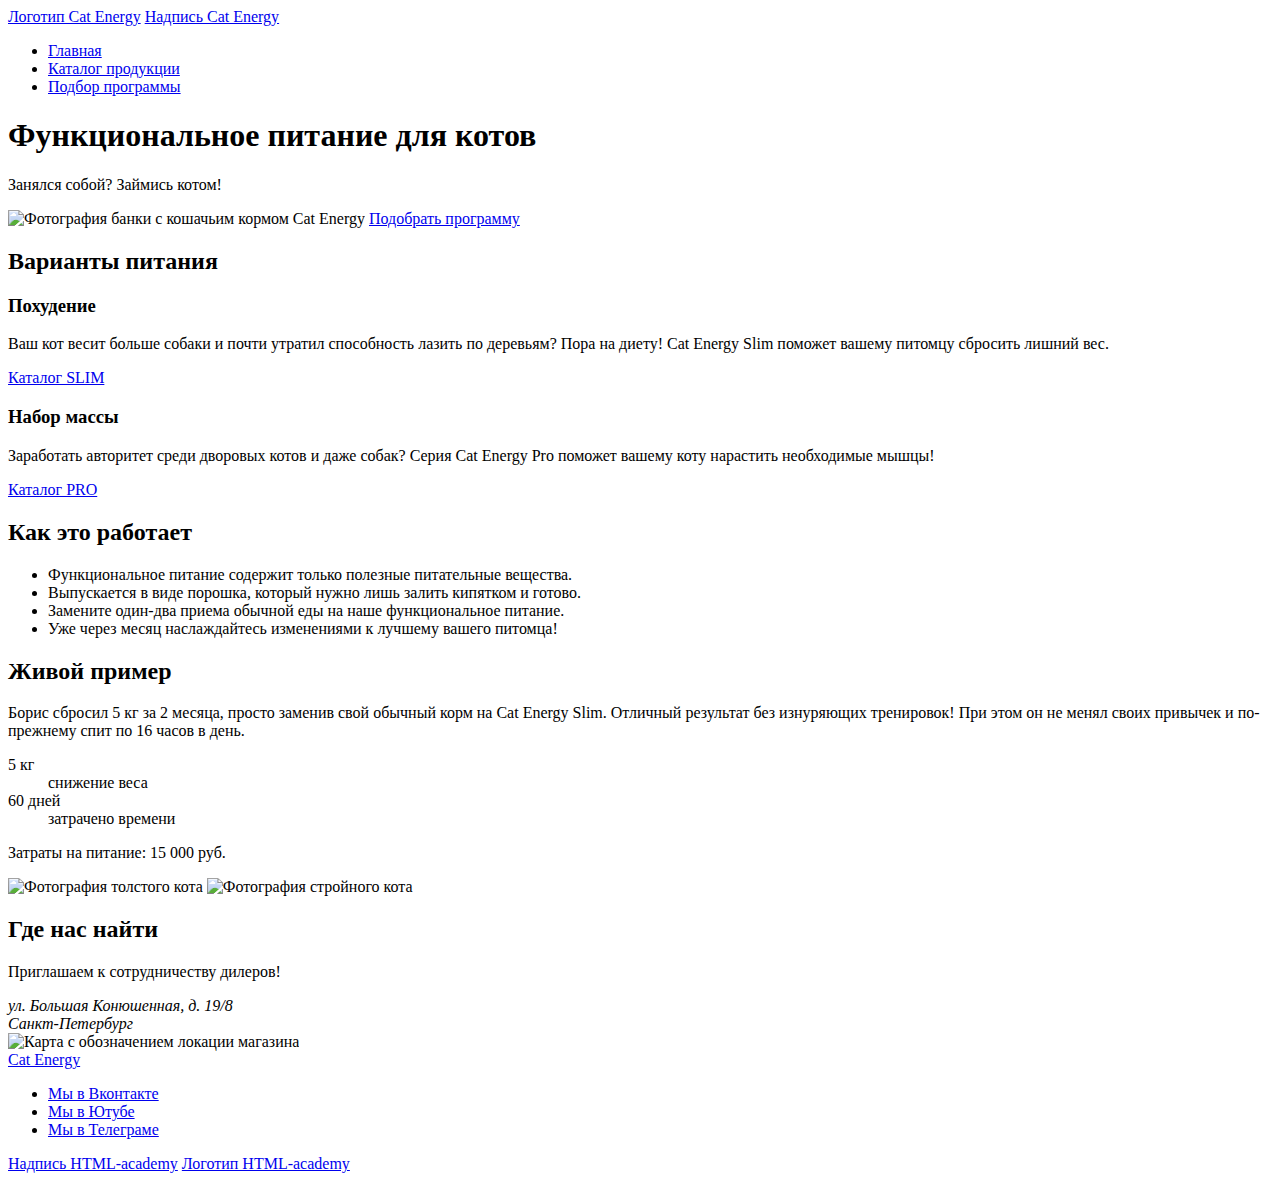
==== index.html @ 6c8e2700 "Deploying to gh-pages from @ KseniaTry/2470749-cat-energy-31@641962b7bfb8313a3ade78ddc4bd9aaba7c83fb" ====
<!DOCTYPE html><html class="page" lang="ru"><head><meta charset="UTF-8"><title>Cat Energy</title><meta name="viewport" content="width=device-width,initial-scale=1"><link rel="stylesheet" href="styles/styles.css"><script src="scripts/index.js" defer="defer"></script></head><body class="page__body"><header class="main-header"><div class="main-header__logo logo"><a class="logo__link logo-image" href="#">Логотип Cat Energy</a> <a class="logo__link logo-title" href="#">Надпись Cat Energy</a></div><nav class="main-header__nav main-nav"><ul class="main-nav__list"><li class="main-nav__item main-nav__item--current"><a class="main-nav__item-link" href="#">Главная</a></li><li class="main-nav__item"><a class="main-nav__item-link" href="#">Каталог продукции</a></li><li class="main-nav__item"><a class="main-nav__item-link" href="#">Подбор программы</a></li></ul></nav></header><main class="main-container"><section class="hero"><h1 class="hero__title">Функциональное питание для котов</h1><p class="hero__text">Занялся собой? Займись котом!</p><img class="hero__image" src="#" width="280" height="270" alt="Фотография банки с кошачьим кормом Cat Energy"> <a class="hero__select button button--primary" href="#">Подобрать программу</a></section><section class="offer"><h2 class="visually-hidden">Варианты питания</h2><article class="offer__item"><h3 class="offer__title offer__title--slim">Похудение</h3><p class="offer__description">Ваш кот весит больше собаки и почти утратил способность лазить по деревьям? Пора на диету! Cat Energy Slim поможет вашему питомцу сбросить лишний вес.</p><a class="offer__catalog" href="#">Каталог SLIM</a></article><article class="offer__item"><h3 class="offer__title offer__title--fit">Набор массы</h3><p class="offer__description">Заработать авторитет среди дворовых котов и даже собак? Серия Cat Energy Pro поможет вашему коту нарастить необходимые мышцы!</p><a class="offer__catalog" href="#">Каталог PRO</a></article></section><section class="advantages"><h2 class="advantages__title">Как это работает</h2><ul class="advantages__list"><li class="advantages__item advantages__item--leaf">Функциональное питание содержит только полезные питательные вещества.</li><li class="advantages__item advantages__item--water">Выпускается в виде порошка, который нужно лишь залить кипятком и готово.</li><li class="advantages__item advantages__item--cutlery">Замените один-два приема обычной еды на наше функциональное питание.</li><li class="advantages__item advantages__item--clock">Уже через месяц наслаждайтесь изменениями к лучшему вашего питомца!</li></ul></section><section class="examples"><h2 class="examples__title">Живой пример</h2><p class="examples__text">Борис сбросил 5 кг за 2 месяца, просто заменив свой обычный корм на Cat Energy Slim. Отличный результат без изнуряющих тренировок! При этом он не менял своих привычек и по-прежнему спит по 16 часов в день.</p><dl class="examples__stats"><dt class="examples__number"><span>5</span> кг</dt><dd class="examples__description">снижение веса</dd><dt class="examples__number"><span>60</span> дней</dt><dd class="examples__description">затрачено времени</dd></dl><p class="examples__summary">Затраты на питание: <span>15 000</span> руб.</p><img class="examples__image" src="#" width="280" height="256" alt="Фотография толстого кота"> <img class="examples__image" src="#" width="280" height="256" alt="Фотография стройного кота"></section><section class="location"><h2 class="visually-hidden">Где нас найти</h2><div class="location__container"><p class="location__text">Приглашаем к сотрудничеству дилеров!</p><div class="location__address"><address class="location__street">ул. Большая Конюшенная, д. 19/8</address><address class="location__city">Санкт-Петербург</address></div></div><img class="location__map" src="#" width="320" height="362" alt="Карта с обозначением локации магазина"></section></main><footer class="main-footer"><a class="main-footer__link logo-title" href="#">Cat Energy</a><ul class="main-footer__social-list social-list"><li class="social-list__item"><a class="social-list__link social-list__link--vkontakte" href="https://vk.com/htmlacademy">Мы в Вконтакте</a></li><li class="social-list__item"><a class="social-list__link social-list__link--youtube" href="https://www.youtube.com/user/htmlacademyru">Мы в Ютубе</a></li><li class="social-list__item"><a class="social-list__link social-list__link--telegram" href="https://t.me/htmlacademy">Мы в Телеграме</a></li></ul><div class="main-footer__developer developer-logo"><a class="developer-logo__link developer-logo-title" href="#">Надпись HTML-academy</a> <a class="developer-logo__link developer-logo-image" href="#">Логотип HTML-academy</a></div></footer></body></html>
---- styles/styles.css ----
.header{color:#fff;background-color:#639;padding:10px 15px}
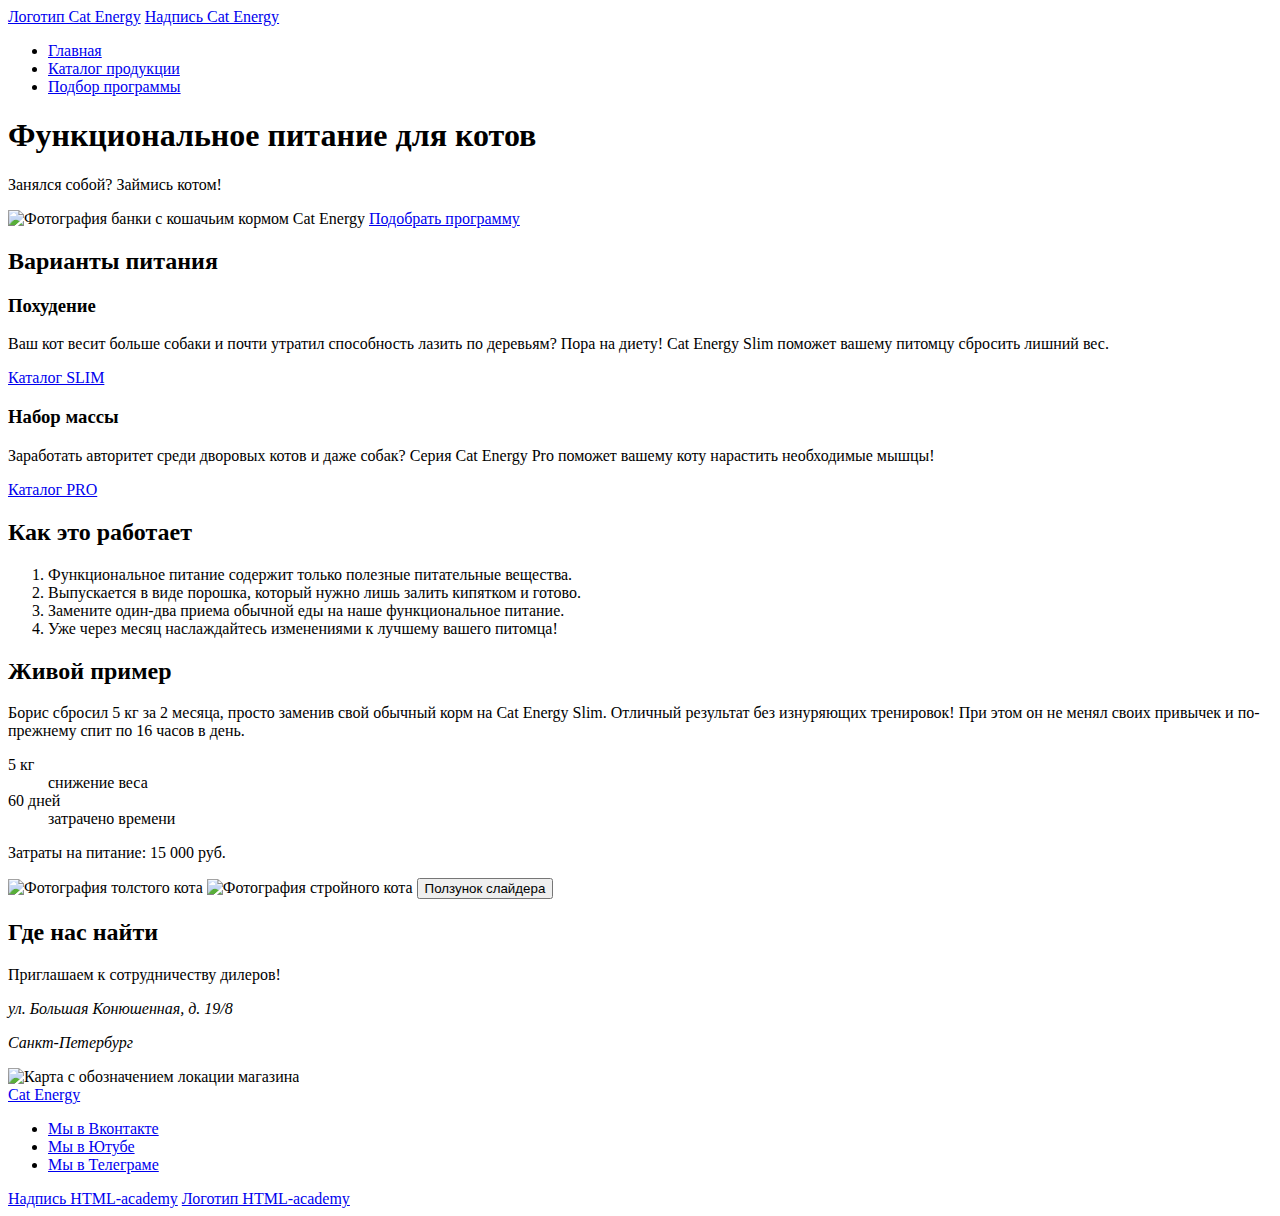
==== commit 4e8818c1: "Deploying to gh-pages from @ KseniaTry/2470749-cat-energy-31@c21f2ea38a87487b0e720b67b65299befc9c21b" ====
--- a/index.html
+++ b/index.html
@@ -1 +1 @@
-<!DOCTYPE html><html class="page" lang="ru"><head><meta charset="UTF-8"><title>Cat Energy</title><meta name="viewport" content="width=device-width,initial-scale=1"><link rel="stylesheet" href="styles/styles.css"><script src="scripts/index.js" defer="defer"></script></head><body class="page__body"><header class="main-header"><div class="main-header__logo logo"><a class="logo__link logo-image" href="#">Логотип Cat Energy</a> <a class="logo__link logo-title" href="#">Надпись Cat Energy</a></div><nav class="main-header__nav main-nav"><ul class="main-nav__list"><li class="main-nav__item main-nav__item--current"><a class="main-nav__item-link" href="#">Главная</a></li><li class="main-nav__item"><a class="main-nav__item-link" href="#">Каталог продукции</a></li><li class="main-nav__item"><a class="main-nav__item-link" href="#">Подбор программы</a></li></ul></nav></header><main class="main-container"><section class="hero"><h1 class="hero__title">Функциональное питание для котов</h1><p class="hero__text">Занялся собой? Займись котом!</p><img class="hero__image" src="#" width="280" height="270" alt="Фотография банки с кошачьим кормом Cat Energy"> <a class="hero__select button button--primary" href="#">Подобрать программу</a></section><section class="offer"><h2 class="visually-hidden">Варианты питания</h2><article class="offer__item"><h3 class="offer__title offer__title--slim">Похудение</h3><p class="offer__description">Ваш кот весит больше собаки и почти утратил способность лазить по деревьям? Пора на диету! Cat Energy Slim поможет вашему питомцу сбросить лишний вес.</p><a class="offer__catalog" href="#">Каталог SLIM</a></article><article class="offer__item"><h3 class="offer__title offer__title--fit">Набор массы</h3><p class="offer__description">Заработать авторитет среди дворовых котов и даже собак? Серия Cat Energy Pro поможет вашему коту нарастить необходимые мышцы!</p><a class="offer__catalog" href="#">Каталог PRO</a></article></section><section class="advantages"><h2 class="advantages__title">Как это работает</h2><ul class="advantages__list"><li class="advantages__item advantages__item--leaf">Функциональное питание содержит только полезные питательные вещества.</li><li class="advantages__item advantages__item--water">Выпускается в виде порошка, который нужно лишь залить кипятком и готово.</li><li class="advantages__item advantages__item--cutlery">Замените один-два приема обычной еды на наше функциональное питание.</li><li class="advantages__item advantages__item--clock">Уже через месяц наслаждайтесь изменениями к лучшему вашего питомца!</li></ul></section><section class="examples"><h2 class="examples__title">Живой пример</h2><p class="examples__text">Борис сбросил 5 кг за 2 месяца, просто заменив свой обычный корм на Cat Energy Slim. Отличный результат без изнуряющих тренировок! При этом он не менял своих привычек и по-прежнему спит по 16 часов в день.</p><dl class="examples__stats"><dt class="examples__number"><span>5</span> кг</dt><dd class="examples__description">снижение веса</dd><dt class="examples__number"><span>60</span> дней</dt><dd class="examples__description">затрачено времени</dd></dl><p class="examples__summary">Затраты на питание: <span>15 000</span> руб.</p><img class="examples__image" src="#" width="280" height="256" alt="Фотография толстого кота"> <img class="examples__image" src="#" width="280" height="256" alt="Фотография стройного кота"></section><section class="location"><h2 class="visually-hidden">Где нас найти</h2><div class="location__container"><p class="location__text">Приглашаем к сотрудничеству дилеров!</p><div class="location__address"><address class="location__street">ул. Большая Конюшенная, д. 19/8</address><address class="location__city">Санкт-Петербург</address></div></div><img class="location__map" src="#" width="320" height="362" alt="Карта с обозначением локации магазина"></section></main><footer class="main-footer"><a class="main-footer__link logo-title" href="#">Cat Energy</a><ul class="main-footer__social-list social-list"><li class="social-list__item"><a class="social-list__link social-list__link--vkontakte" href="https://vk.com/htmlacademy">Мы в Вконтакте</a></li><li class="social-list__item"><a class="social-list__link social-list__link--youtube" href="https://www.youtube.com/user/htmlacademyru">Мы в Ютубе</a></li><li class="social-list__item"><a class="social-list__link social-list__link--telegram" href="https://t.me/htmlacademy">Мы в Телеграме</a></li></ul><div class="main-footer__developer developer-logo"><a class="developer-logo__link developer-logo-title" href="#">Надпись HTML-academy</a> <a class="developer-logo__link developer-logo-image" href="#">Логотип HTML-academy</a></div></footer></body></html>+<!DOCTYPE html><html class="page" lang="ru"><head><meta charset="UTF-8"><title>Cat Energy</title><meta name="viewport" content="width=device-width,initial-scale=1"><link rel="stylesheet" href="styles/styles.css"><script src="scripts/index.js" defer="defer"></script></head><body class="page__body"><header class="main-header"><div class="main-header__logo logo"><a class="logo__link logo-image" href="#">Логотип Cat Energy</a> <a class="logo__link logo-title" href="#">Надпись Cat Energy</a></div><nav class="main-header__nav main-nav"><ul class="main-nav__list"><li class="main-nav__item main-nav__item--current"><a class="main-nav__item-link" href="#">Главная</a></li><li class="main-nav__item"><a class="main-nav__item-link" href="#">Каталог продукции</a></li><li class="main-nav__item"><a class="main-nav__item-link" href="#">Подбор программы</a></li></ul></nav></header><main class="main-container"><section class="hero"><h1 class="hero__title">Функциональное питание для котов</h1><p class="hero__text">Занялся собой? Займись котом!</p><img class="hero__image" src="#" width="280" height="270" alt="Фотография банки с кошачьим кормом Cat Energy"> <a class="hero__select button button--primary" href="#">Подобрать программу</a></section><section class="offer"><h2 class="visually-hidden">Варианты питания</h2><article class="offer__item"><h3 class="offer__title offer__title--slim">Похудение</h3><p class="offer__description">Ваш кот весит больше собаки и почти утратил способность лазить по деревьям? Пора на диету! Cat Energy Slim поможет вашему питомцу сбросить лишний вес.</p><a class="offer__catalog" href="#">Каталог SLIM</a></article><article class="offer__item"><h3 class="offer__title offer__title--fit">Набор массы</h3><p class="offer__description">Заработать авторитет среди дворовых котов и даже собак? Серия Cat Energy Pro поможет вашему коту нарастить необходимые мышцы!</p><a class="offer__catalog" href="#">Каталог PRO</a></article></section><section class="advantages"><h2 class="advantages__title">Как это работает</h2><ol class="advantages__list"><li class="advantages__item advantages__item--leaf">Функциональное питание содержит только полезные питательные вещества.</li><li class="advantages__item advantages__item--water">Выпускается в виде порошка, который нужно лишь залить кипятком и готово.</li><li class="advantages__item advantages__item--cutlery">Замените один-два приема обычной еды на наше функциональное питание.</li><li class="advantages__item advantages__item--clock">Уже через месяц наслаждайтесь изменениями к лучшему вашего питомца!</li></ol></section><section class="examples"><h2 class="examples__title">Живой пример</h2><p class="examples__text">Борис сбросил 5 кг за 2 месяца, просто заменив свой обычный корм на Cat Energy Slim. Отличный результат без изнуряющих тренировок! При этом он не менял своих привычек и по-прежнему спит по 16 часов в день.</p><dl class="examples__stats"><dt class="examples__number"><span>5</span> кг</dt><dd class="examples__description">снижение веса</dd><dt class="examples__number"><span>60</span> дней</dt><dd class="examples__description">затрачено времени</dd></dl><p class="examples__summary">Затраты на питание: <span>15 000</span> руб.</p><div class="examples__container"><img class="examples__image" src="#" width="280" height="256" alt="Фотография толстого кота"> <img class="examples__image" src="#" width="280" height="256" alt="Фотография стройного кота"> <button class="examples__switch" type="button">Ползунок слайдера</button></div></section><section class="location"><h2 class="visually-hidden">Где нас найти</h2><div class="location__container"><p class="location__text">Приглашаем к сотрудничеству дилеров!</p><address class="location__address">ул. Большая Конюшенная, д. 19/8<p class="location__city">Санкт-Петербург</p></address></div><img class="location__map" src="#" width="320" height="362" alt="Карта с обозначением локации магазина"></section></main><footer class="main-footer"><a class="main-footer__link logo-title" href="#">Cat Energy</a><ul class="main-footer__social-list social-list"><li class="social-list__item"><a class="social-list__link social-list__link--vkontakte" href="https://vk.com/htmlacademy">Мы в Вконтакте</a></li><li class="social-list__item"><a class="social-list__link social-list__link--youtube" href="https://www.youtube.com/user/htmlacademyru">Мы в Ютубе</a></li><li class="social-list__item"><a class="social-list__link social-list__link--telegram" href="https://t.me/htmlacademy">Мы в Телеграме</a></li></ul><div class="main-footer__developer developer-logo"><a class="developer-logo__link developer-logo-title" href="#">Надпись HTML-academy</a> <a class="developer-logo__link developer-logo-image" href="#">Логотип HTML-academy</a></div></footer></body></html>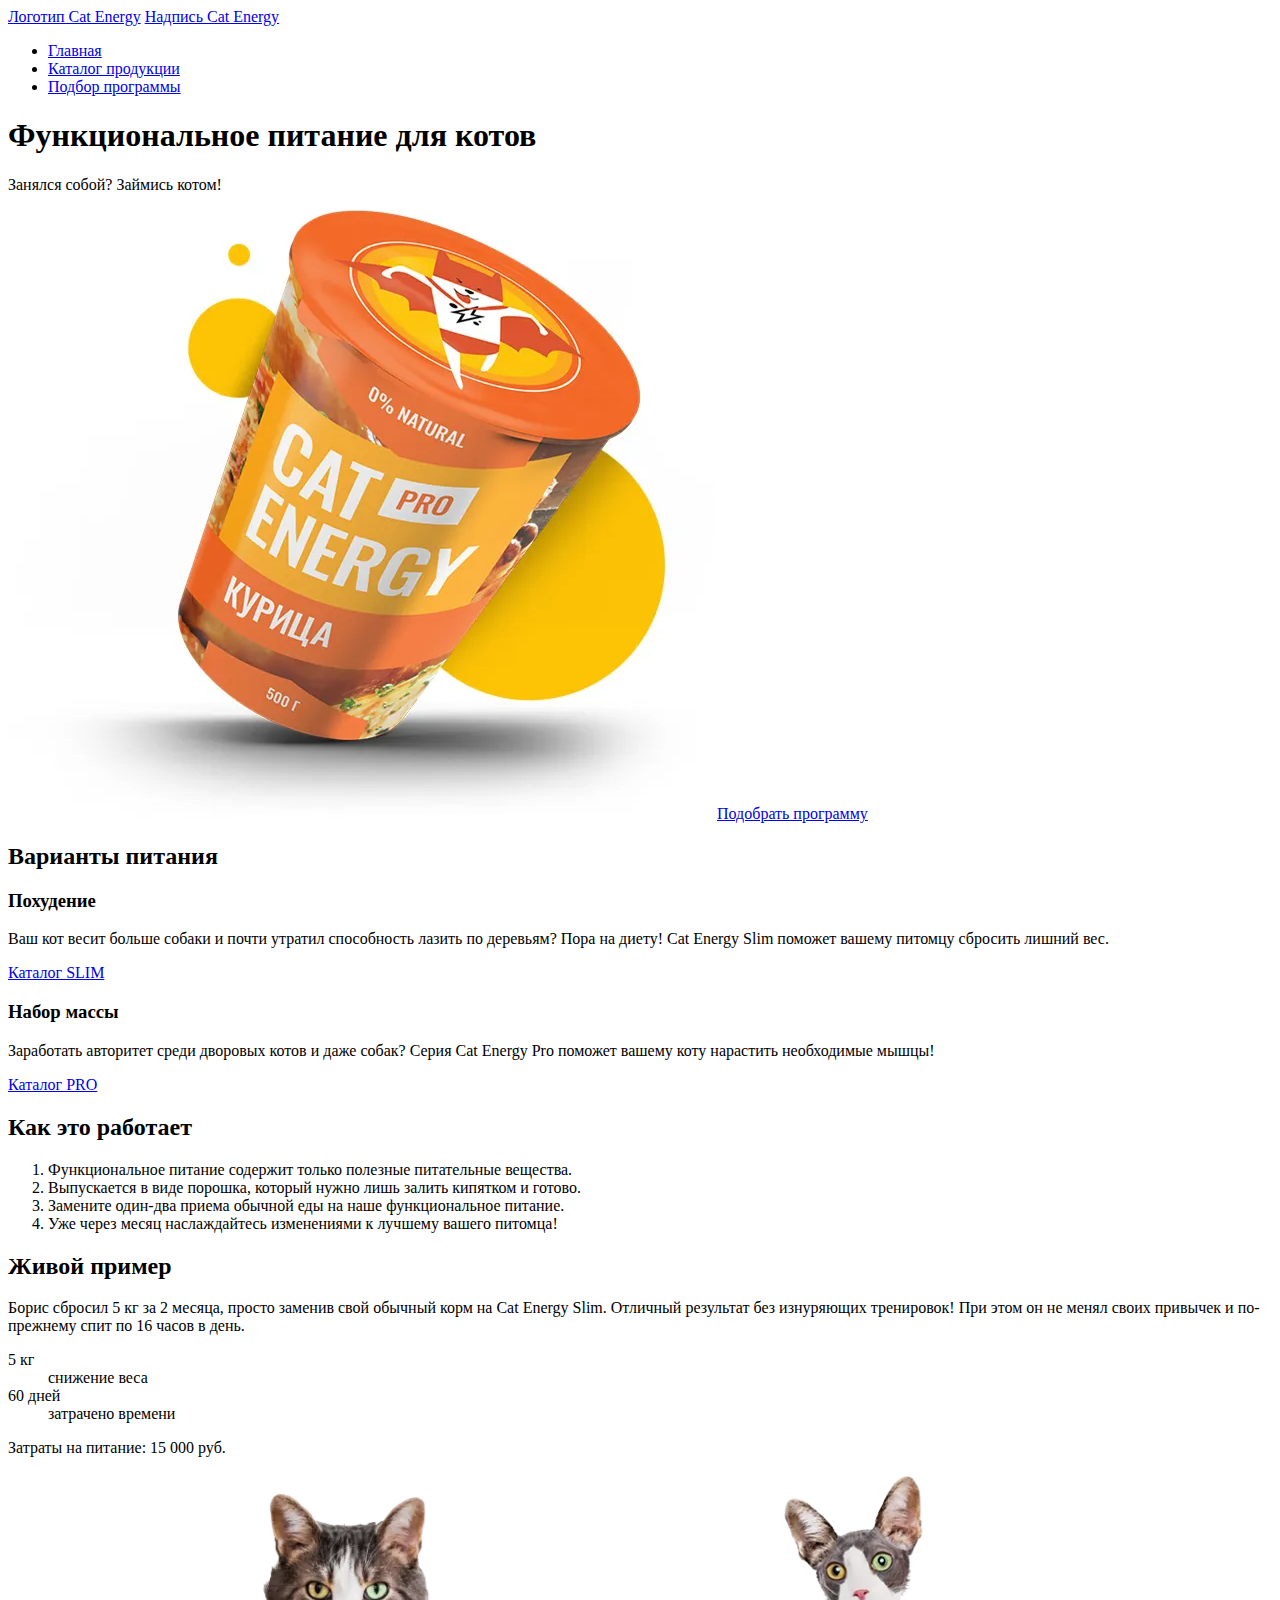
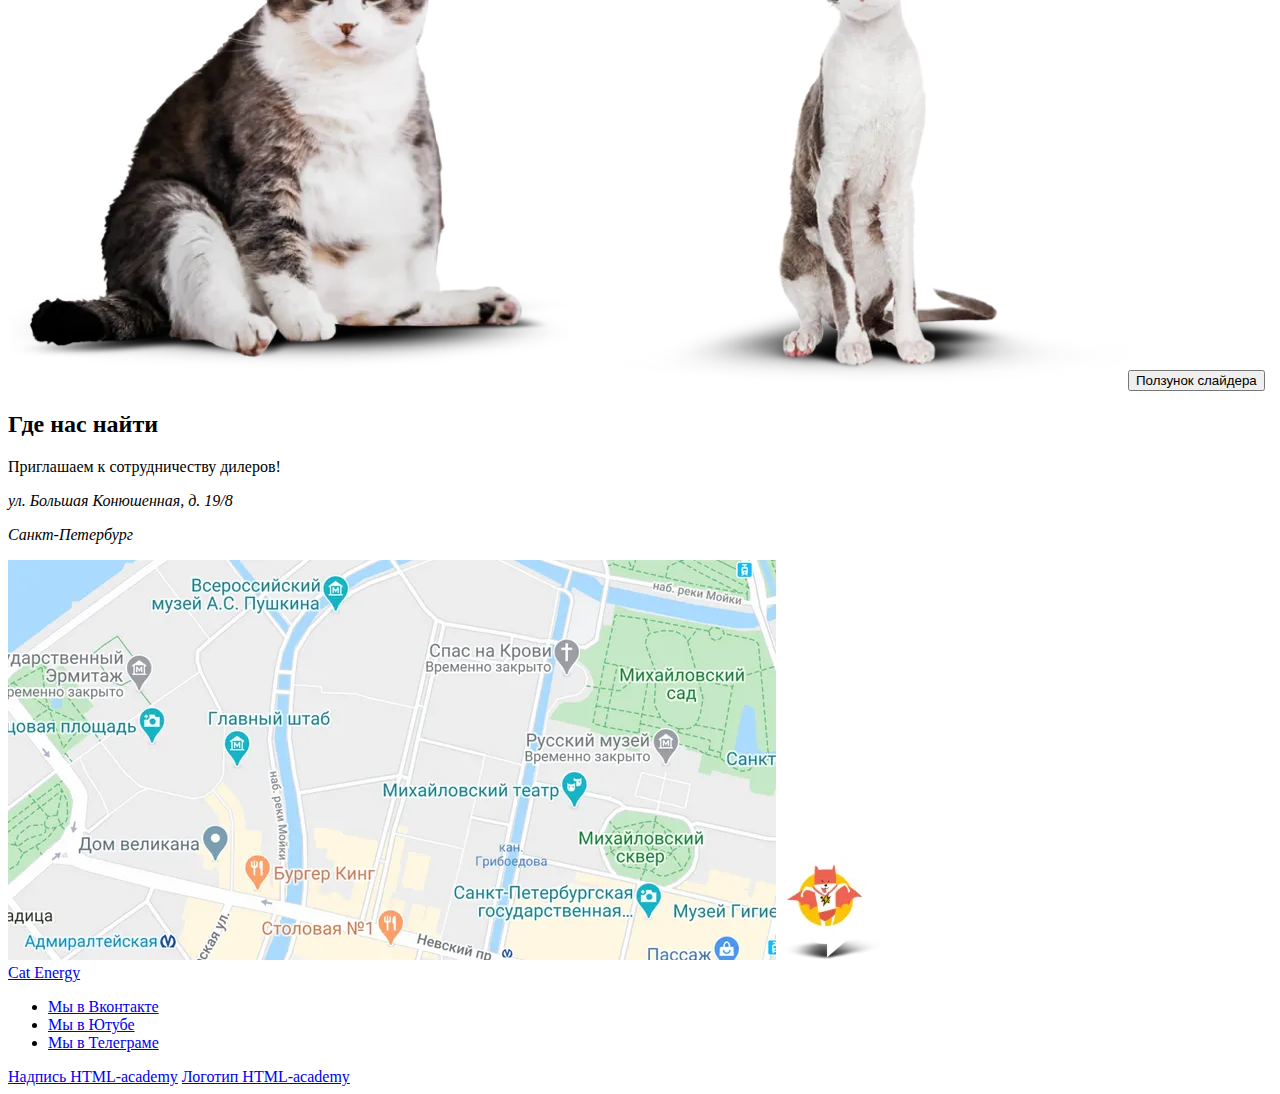
==== commit 11f00105: "Deploying to gh-pages from @ KseniaTry/2470749-cat-energy-31@d7f90b51c418f6a931b175e4a2ff2c3854cefeb" ====
--- a/index.html
+++ b/index.html
@@ -1 +1 @@
-<!DOCTYPE html><html class="page" lang="ru"><head><meta charset="UTF-8"><title>Cat Energy</title><meta name="viewport" content="width=device-width,initial-scale=1"><link rel="stylesheet" href="styles/styles.css"><script src="scripts/index.js" defer="defer"></script></head><body class="page__body"><header class="main-header"><div class="main-header__logo logo"><a class="logo__link logo-image" href="#">Логотип Cat Energy</a> <a class="logo__link logo-title" href="#">Надпись Cat Energy</a></div><nav class="main-header__nav main-nav"><ul class="main-nav__list"><li class="main-nav__item main-nav__item--current"><a class="main-nav__item-link" href="#">Главная</a></li><li class="main-nav__item"><a class="main-nav__item-link" href="#">Каталог продукции</a></li><li class="main-nav__item"><a class="main-nav__item-link" href="#">Подбор программы</a></li></ul></nav></header><main class="main-container"><section class="hero"><h1 class="hero__title">Функциональное питание для котов</h1><p class="hero__text">Занялся собой? Займись котом!</p><img class="hero__image" src="#" width="280" height="270" alt="Фотография банки с кошачьим кормом Cat Energy"> <a class="hero__select button button--primary" href="#">Подобрать программу</a></section><section class="offer"><h2 class="visually-hidden">Варианты питания</h2><article class="offer__item"><h3 class="offer__title offer__title--slim">Похудение</h3><p class="offer__description">Ваш кот весит больше собаки и почти утратил способность лазить по деревьям? Пора на диету! Cat Energy Slim поможет вашему питомцу сбросить лишний вес.</p><a class="offer__catalog" href="#">Каталог SLIM</a></article><article class="offer__item"><h3 class="offer__title offer__title--fit">Набор массы</h3><p class="offer__description">Заработать авторитет среди дворовых котов и даже собак? Серия Cat Energy Pro поможет вашему коту нарастить необходимые мышцы!</p><a class="offer__catalog" href="#">Каталог PRO</a></article></section><section class="advantages"><h2 class="advantages__title">Как это работает</h2><ol class="advantages__list"><li class="advantages__item advantages__item--leaf">Функциональное питание содержит только полезные питательные вещества.</li><li class="advantages__item advantages__item--water">Выпускается в виде порошка, который нужно лишь залить кипятком и готово.</li><li class="advantages__item advantages__item--cutlery">Замените один-два приема обычной еды на наше функциональное питание.</li><li class="advantages__item advantages__item--clock">Уже через месяц наслаждайтесь изменениями к лучшему вашего питомца!</li></ol></section><section class="examples"><h2 class="examples__title">Живой пример</h2><p class="examples__text">Борис сбросил 5 кг за 2 месяца, просто заменив свой обычный корм на Cat Energy Slim. Отличный результат без изнуряющих тренировок! При этом он не менял своих привычек и по-прежнему спит по 16 часов в день.</p><dl class="examples__stats"><dt class="examples__number"><span>5</span> кг</dt><dd class="examples__description">снижение веса</dd><dt class="examples__number"><span>60</span> дней</dt><dd class="examples__description">затрачено времени</dd></dl><p class="examples__summary">Затраты на питание: <span>15 000</span> руб.</p><div class="examples__container"><img class="examples__image" src="#" width="280" height="256" alt="Фотография толстого кота"> <img class="examples__image" src="#" width="280" height="256" alt="Фотография стройного кота"> <button class="examples__switch" type="button">Ползунок слайдера</button></div></section><section class="location"><h2 class="visually-hidden">Где нас найти</h2><div class="location__container"><p class="location__text">Приглашаем к сотрудничеству дилеров!</p><address class="location__address">ул. Большая Конюшенная, д. 19/8<p class="location__city">Санкт-Петербург</p></address></div><img class="location__map" src="#" width="320" height="362" alt="Карта с обозначением локации магазина"></section></main><footer class="main-footer"><a class="main-footer__link logo-title" href="#">Cat Energy</a><ul class="main-footer__social-list social-list"><li class="social-list__item"><a class="social-list__link social-list__link--vkontakte" href="https://vk.com/htmlacademy">Мы в Вконтакте</a></li><li class="social-list__item"><a class="social-list__link social-list__link--youtube" href="https://www.youtube.com/user/htmlacademyru">Мы в Ютубе</a></li><li class="social-list__item"><a class="social-list__link social-list__link--telegram" href="https://t.me/htmlacademy">Мы в Телеграме</a></li></ul><div class="main-footer__developer developer-logo"><a class="developer-logo__link developer-logo-title" href="#">Надпись HTML-academy</a> <a class="developer-logo__link developer-logo-image" href="#">Логотип HTML-academy</a></div></footer></body></html>+<!DOCTYPE html><html class="page" lang="ru"><head><meta charset="UTF-8"><title>Cat Energy</title><meta name="viewport" content="width=device-width,initial-scale=1"><link rel="stylesheet" href="styles/styles.css"><link rel="icon" href="favicon.ico"><link rel="icon" href="favicons/icon.svg" type="image/svg+xml"><link rel="apple-touch-icon" href="favicons/apple-touch-icon.png"><link rel="manifest" href="manifest.webmanifest"><script src="scripts/index.js" defer="defer"></script></head><body class="page__body"><header class="main-header"><div class="main-header__logo logo"><a class="logo__link logo-image" href="#">Логотип Cat Energy</a> <a class="logo__link logo-title" href="#">Надпись Cat Energy</a></div><nav class="main-header__nav main-nav"><ul class="main-nav__list"><li class="main-nav__item"><a class="main-nav__item-link main-nav__item-link--current" href="#">Главная</a></li><li class="main-nav__item"><a class="main-nav__item-link" href="catalog.html">Каталог продукции</a></li><li class="main-nav__item"><a class="main-nav__item-link" href="#">Подбор программы</a></li></ul></nav></header><main class="main-container"><section class="hero"><h1 class="hero__title">Функциональное питание для котов</h1><p class="hero__text">Занялся собой? Займись котом!</p><picture><source media="(min-width: 1440px)" width="552" height="499" type="image/webp" srcset="images/index/hero/index-can-desktop@1x.webp, images/index/hero/index-can-desktop@2x.png 2x"><source media="(min-width: 768px)" width="709" height="609" type="image/webp" srcset="images/index/hero/index-can-tablet@1x.webp, images/index/hero/index-can-tablet@2x.webp 2x"><source width="280" height="270" type="image/webp" srcset="images/index/hero/index-can-mobile@1x.webp, images/index/hero/index-can-mobile@2x.webp 2x"><source media="(min-width: 1440px)" width="552" height="499" type="image/png" srcset="images/index/hero/index-can-desktop@1x.png, images/index/hero/index-can-desktop@2x.png 2x"><source media="(min-width: 768px)" width="709" height="609" type="image/jpeg" srcset="images/index/hero/index-can-tablet@1x.jpg, images/index/hero/index-can-tablet@2x.jpg 2x"><img class="hero__image" src="images/index/hero/index-can-mobile@1x.png" width="280" height="270" srcset="images/index/hero/index-can-mobile@2x.png" alt="Фотография банки с кошачьим кормом Cat Energy"></picture><a class="hero__select button button--primary" href="#">Подобрать программу</a></section><section class="offer"><h2 class="visually-hidden">Варианты питания</h2><article class="offer__item"><h3 class="offer__title offer__title--slim">Похудение</h3><p class="offer__description">Ваш кот весит больше собаки и почти утратил способность лазить по деревьям? Пора на диету! Cat Energy Slim поможет вашему питомцу сбросить лишний вес.</p><a class="offer__catalog" href="#">Каталог SLIM</a></article><article class="offer__item"><h3 class="offer__title offer__title--fit">Набор массы</h3><p class="offer__description">Заработать авторитет среди дворовых котов и даже собак? Серия Cat Energy Pro поможет вашему коту нарастить необходимые мышцы!</p><a class="offer__catalog" href="#">Каталог PRO</a></article></section><section class="advantages"><h2 class="advantages__title">Как это работает</h2><ol class="advantages__list"><li class="advantages__item advantages__item--leaf">Функциональное питание содержит только полезные питательные вещества.</li><li class="advantages__item advantages__item--water">Выпускается в виде порошка, который нужно лишь залить кипятком и готово.</li><li class="advantages__item advantages__item--cutlery">Замените один-два приема обычной еды на наше функциональное питание.</li><li class="advantages__item advantages__item--clock">Уже через месяц наслаждайтесь изменениями к лучшему вашего питомца!</li></ol></section><section class="examples"><h2 class="examples__title">Живой пример</h2><p class="examples__text">Борис сбросил 5 кг за 2 месяца, просто заменив свой обычный корм на Cat Energy Slim. Отличный результат без изнуряющих тренировок! При этом он не менял своих привычек и по-прежнему спит по 16 часов в день.</p><dl class="examples__stats"><dt class="examples__number"><span>5</span> кг</dt><dd class="examples__description">снижение веса</dd><dt class="examples__number"><span>60</span> дней</dt><dd class="examples__description">затрачено времени</dd></dl><p class="examples__summary">Затраты на питание: <span>15 000</span> руб.</p><div class="examples__container"><picture><source media="(min-width: 768px)" width="560" height="512" type="image/webp" srcset="images/index/cat-before/cat-before-tablet@1x.webp, images/index/cat-before/cat-before-tablet@2x.webp 2x"><source width="280" height="256" type="image/webp" srcset="images/index/cat-before/cat-before-tablet@1x.webp, images/index/cat-before/cat-before-tablet@2x.webp 2x"><source media="(min-width: 768px)" width="560" height="512" type="image/png" srcset="images/index/cat-before/cat-before-tablet@1x.png, images/index/cat-before/cat-before-tablet@2x.png 2x"><img class="examples__image" src="images/index/cat-before/cat-before-mobile@1x.png" width="280" height="256" srcset="images/index/cat-before/cat-before-mobile@2x.png" alt="Фотография толстого кота"></picture><picture><source media="(min-width: 768px)" width="560" height="512" type="image/webp" srcset="images/index/cat-after/cat-after-tablet@1x.webp, images/index/cat-after/cat-after-tablet@2x.webp 2x"><source width="280" height="256" type="image/webp" srcset="images/index/cat-after/cat-after-tablet@1x.webp, images/index/cat-after/cat-after-tablet@2x.webp 2x"><source media="(min-width: 768px)" width="560" height="512" type="image/png" srcset="images/index/cat-after/cat-after-tablet@1x.png, images/index/cat-after/cat-after-tablet@2x.png 2x"><img class="examples__image" src="images/index/cat-after/cat-after-mobile@1x.png" width="280" height="256" srcset="images/index/cat-after/cat-after-mobile@2x.png" alt="Фотография стройного кота"></picture><button class="examples__switch" type="button">Ползунок слайдера</button></div></section><section class="location"><h2 class="visually-hidden">Где нас найти</h2><p class="location__text">Приглашаем к сотрудничеству дилеров!</p><address class="location__address">ул. Большая Конюшенная, д. 19/8<p class="location__city">Санкт-Петербург</p></address><div class="location__map-container"><picture><source media="(min-width: 1440px)" width="1440" height="400" type="image/webp" srcset="images/index/map/map-desktop@1x.webp, images/index/map/map-desktop@2x.webp 2x"><source media="(min-width: 768px)" width="768" height="400" type="image/webp" srcset="images/index/map/map-tablet@1x.webp, images/index/map/map-tablet@2x.webp 2x"><source width="320" height="362" type="image/webp" srcset="images/index/map/map-mobile@1x.webp, images/index/map/map-mobile@2x.webp 2x"><source media="(min-width: 1440px)" width="1400" height="400" type="image/png" srcset="images/index/map/map-desktop@1x.png, images/index/map/map-desktop@2x.png 2x"><source media="(min-width: 768px)" width="768" height="400" type="image/png" srcset="images/index/map/map-tablet@1x.png, images/index/map/map-tablet@2x.png 2x"><img class="location__map" src="images/index/map/map-mobile@1x.png" width="320" height="362" srcset="images/index/map/map-mobile@2x.png" alt="Карта с обозначением локации магазина"></picture><picture><source media="(min-width: 768px)" width="113" height="106" type="image/webp" srcset="images/index/map-pin/map-pin-tablet@1x.webp, images/index/map-pin/map-pin-tablet@2x.webp 2x"><source width="57" height="53" type="image/webp" srcset="images/index/map-pin/map-pin-mobile@1x.webp, images/index/map-pin/map-pin-mobile@2x.webp 2x"><source media="(min-width: 768px)" width="113" height="106" type="image/png" srcset="images/index/map-pin/map-pin-tablet@1x.png, images/index/map-pin/map-pin-tablet@2x.png 2x"><img class="location__map-pin-image" src="images/index/map-pin/map-pin-mobile@1x.png" width="57" height="53" srcset="images/index/map-pin/map-pin-mobile@2x.png" alt="Метка расположения магазина на карте"></picture></div></section></main><footer class="main-footer"><a class="main-footer__link logo-title" href="#">Cat Energy</a><ul class="main-footer__social-list social-list"><li class="social-list__item"><a class="social-list__link social-list__link--vkontakte" href="https://vk.com/htmlacademy">Мы в Вконтакте</a></li><li class="social-list__item"><a class="social-list__link social-list__link--youtube" href="https://www.youtube.com/user/htmlacademyru">Мы в Ютубе</a></li><li class="social-list__item"><a class="social-list__link social-list__link--telegram" href="https://t.me/htmlacademy">Мы в Телеграме</a></li></ul><div class="main-footer__developer developer-logo"><a class="developer-logo__link developer-logo-title" href="#">Надпись HTML-academy</a> <a class="developer-logo__link developer-logo-image" href="#">Логотип HTML-academy</a></div></footer></body></html>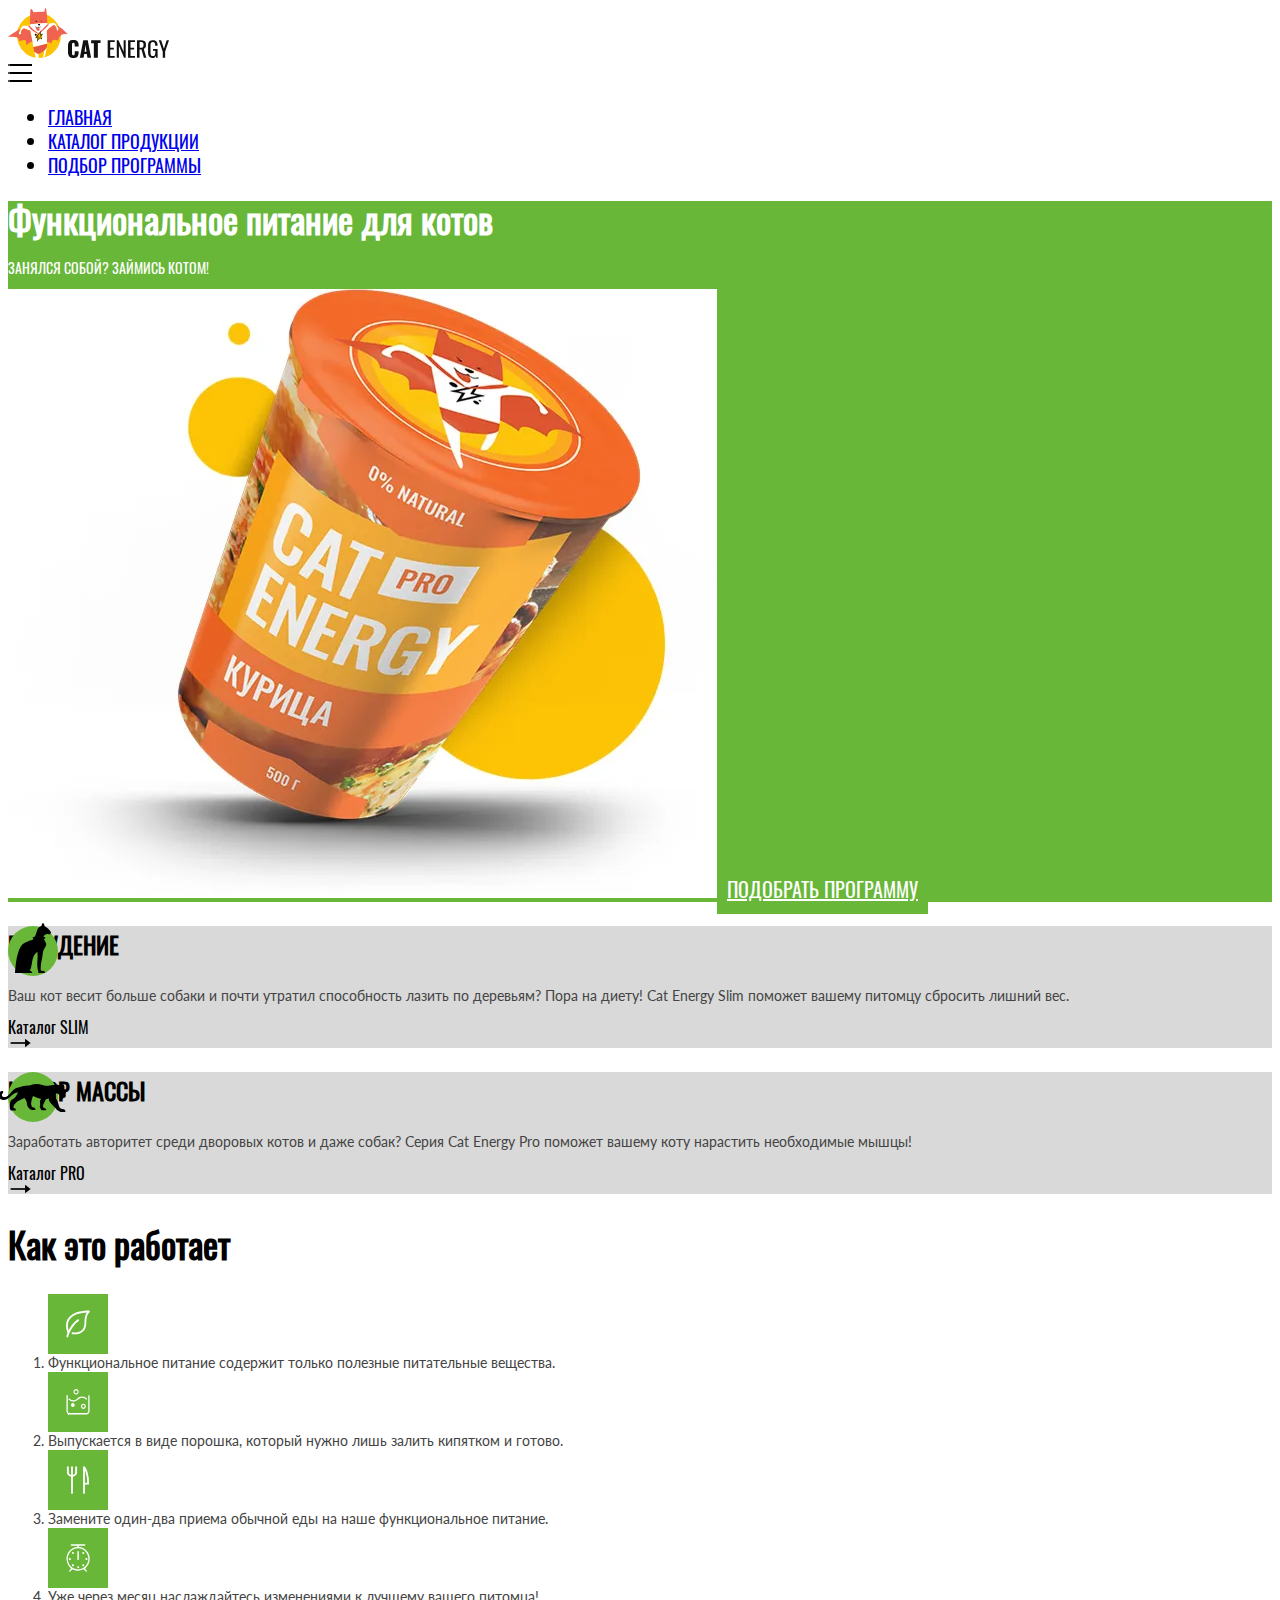
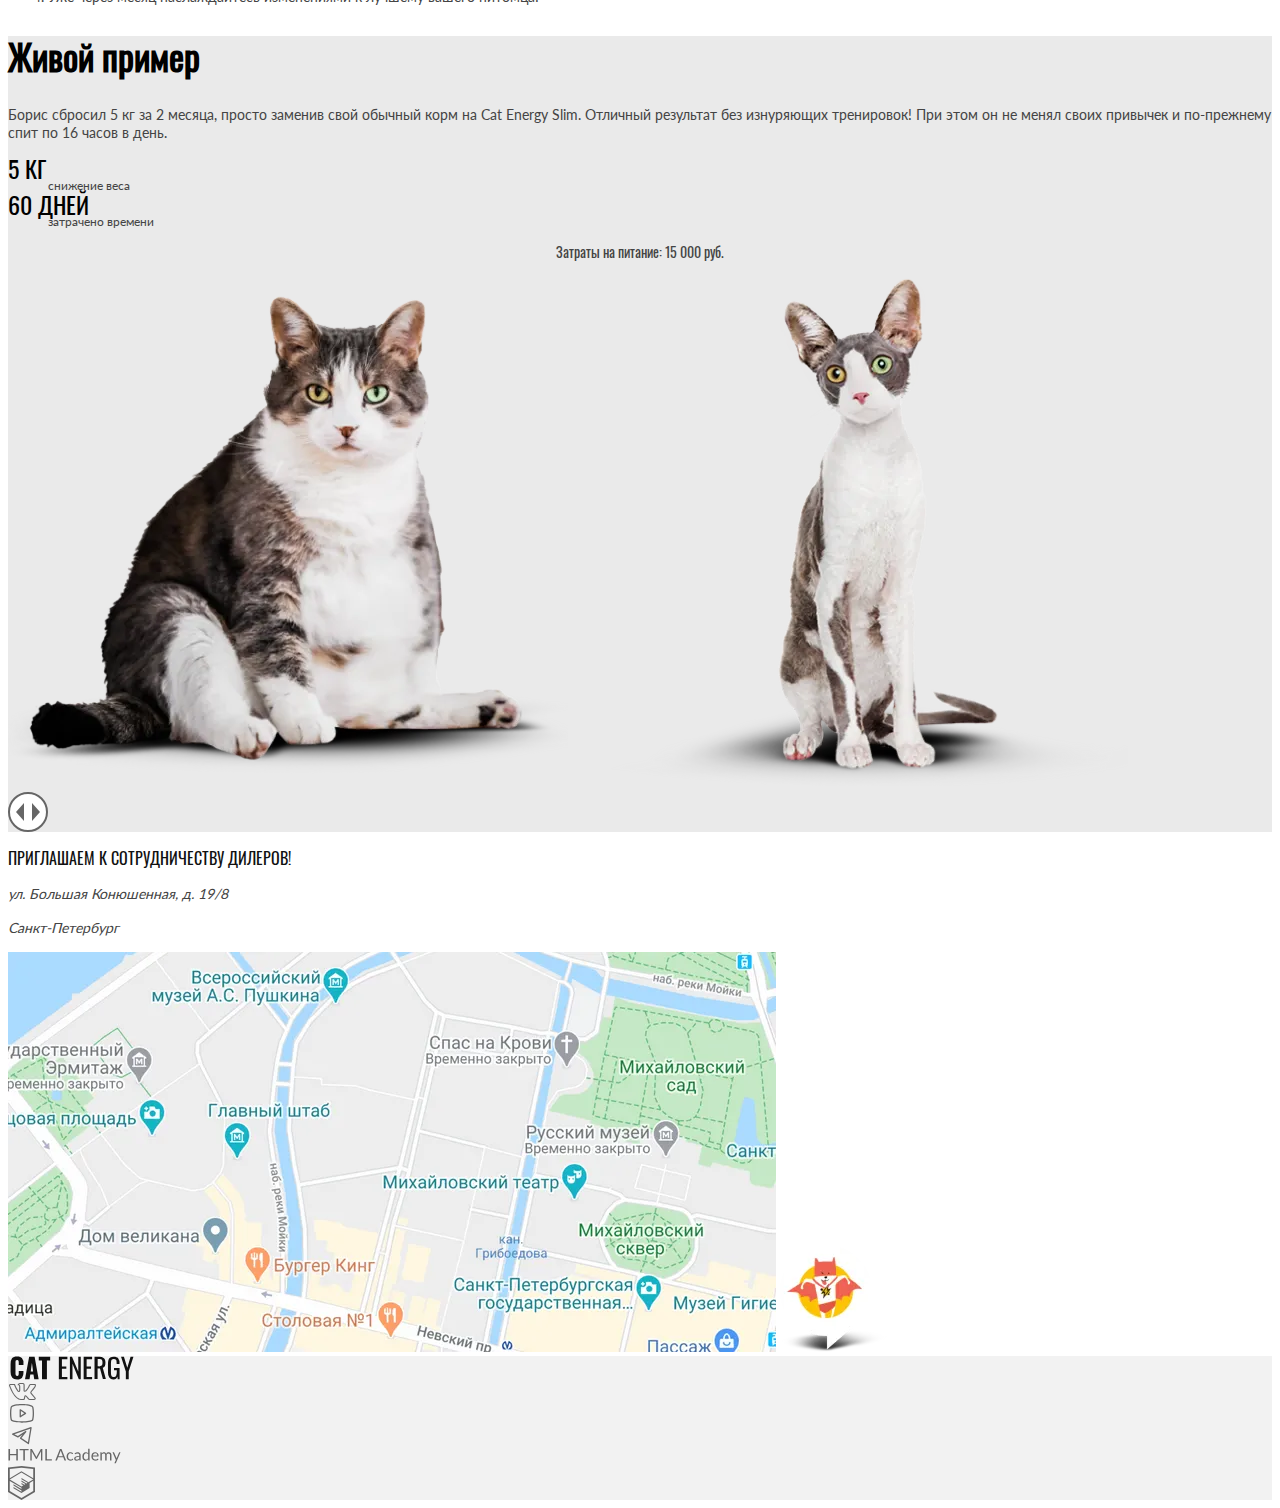
==== commit 76721444: "Deploying to gh-pages from @ KseniaTry/2470749-cat-energy-31@4994b5dc794f78b94225ded3cf33c7ab10fe2a1" ====
--- a/index.html
+++ b/index.html
@@ -1 +1 @@
-<!DOCTYPE html><html class="page" lang="ru"><head><meta charset="UTF-8"><title>Cat Energy</title><meta name="viewport" content="width=device-width,initial-scale=1"><link rel="stylesheet" href="styles/styles.css"><link rel="icon" href="favicon.ico"><link rel="icon" href="favicons/icon.svg" type="image/svg+xml"><link rel="apple-touch-icon" href="favicons/apple-touch-icon.png"><link rel="manifest" href="manifest.webmanifest"><script src="scripts/index.js" defer="defer"></script></head><body class="page__body"><header class="main-header"><div class="main-header__logo logo"><a class="logo__link logo-image" href="#">Логотип Cat Energy</a> <a class="logo__link logo-title" href="#">Надпись Cat Energy</a></div><nav class="main-header__nav main-nav"><ul class="main-nav__list"><li class="main-nav__item"><a class="main-nav__item-link main-nav__item-link--current" href="#">Главная</a></li><li class="main-nav__item"><a class="main-nav__item-link" href="catalog.html">Каталог продукции</a></li><li class="main-nav__item"><a class="main-nav__item-link" href="#">Подбор программы</a></li></ul></nav></header><main class="main-container"><section class="hero"><h1 class="hero__title">Функциональное питание для котов</h1><p class="hero__text">Занялся собой? Займись котом!</p><picture><source media="(min-width: 1440px)" width="552" height="499" type="image/webp" srcset="images/index/hero/index-can-desktop@1x.webp, images/index/hero/index-can-desktop@2x.png 2x"><source media="(min-width: 768px)" width="709" height="609" type="image/webp" srcset="images/index/hero/index-can-tablet@1x.webp, images/index/hero/index-can-tablet@2x.webp 2x"><source width="280" height="270" type="image/webp" srcset="images/index/hero/index-can-mobile@1x.webp, images/index/hero/index-can-mobile@2x.webp 2x"><source media="(min-width: 1440px)" width="552" height="499" type="image/png" srcset="images/index/hero/index-can-desktop@1x.png, images/index/hero/index-can-desktop@2x.png 2x"><source media="(min-width: 768px)" width="709" height="609" type="image/jpeg" srcset="images/index/hero/index-can-tablet@1x.jpg, images/index/hero/index-can-tablet@2x.jpg 2x"><img class="hero__image" src="images/index/hero/index-can-mobile@1x.png" width="280" height="270" srcset="images/index/hero/index-can-mobile@2x.png" alt="Фотография банки с кошачьим кормом Cat Energy"></picture><a class="hero__select button button--primary" href="#">Подобрать программу</a></section><section class="offer"><h2 class="visually-hidden">Варианты питания</h2><article class="offer__item"><h3 class="offer__title offer__title--slim">Похудение</h3><p class="offer__description">Ваш кот весит больше собаки и почти утратил способность лазить по деревьям? Пора на диету! Cat Energy Slim поможет вашему питомцу сбросить лишний вес.</p><a class="offer__catalog" href="#">Каталог SLIM</a></article><article class="offer__item"><h3 class="offer__title offer__title--fit">Набор массы</h3><p class="offer__description">Заработать авторитет среди дворовых котов и даже собак? Серия Cat Energy Pro поможет вашему коту нарастить необходимые мышцы!</p><a class="offer__catalog" href="#">Каталог PRO</a></article></section><section class="advantages"><h2 class="advantages__title">Как это работает</h2><ol class="advantages__list"><li class="advantages__item advantages__item--leaf">Функциональное питание содержит только полезные питательные вещества.</li><li class="advantages__item advantages__item--water">Выпускается в виде порошка, который нужно лишь залить кипятком и готово.</li><li class="advantages__item advantages__item--cutlery">Замените один-два приема обычной еды на наше функциональное питание.</li><li class="advantages__item advantages__item--clock">Уже через месяц наслаждайтесь изменениями к лучшему вашего питомца!</li></ol></section><section class="examples"><h2 class="examples__title">Живой пример</h2><p class="examples__text">Борис сбросил 5 кг за 2 месяца, просто заменив свой обычный корм на Cat Energy Slim. Отличный результат без изнуряющих тренировок! При этом он не менял своих привычек и по-прежнему спит по 16 часов в день.</p><dl class="examples__stats"><dt class="examples__number"><span>5</span> кг</dt><dd class="examples__description">снижение веса</dd><dt class="examples__number"><span>60</span> дней</dt><dd class="examples__description">затрачено времени</dd></dl><p class="examples__summary">Затраты на питание: <span>15 000</span> руб.</p><div class="examples__container"><picture><source media="(min-width: 768px)" width="560" height="512" type="image/webp" srcset="images/index/cat-before/cat-before-tablet@1x.webp, images/index/cat-before/cat-before-tablet@2x.webp 2x"><source width="280" height="256" type="image/webp" srcset="images/index/cat-before/cat-before-tablet@1x.webp, images/index/cat-before/cat-before-tablet@2x.webp 2x"><source media="(min-width: 768px)" width="560" height="512" type="image/png" srcset="images/index/cat-before/cat-before-tablet@1x.png, images/index/cat-before/cat-before-tablet@2x.png 2x"><img class="examples__image" src="images/index/cat-before/cat-before-mobile@1x.png" width="280" height="256" srcset="images/index/cat-before/cat-before-mobile@2x.png" alt="Фотография толстого кота"></picture><picture><source media="(min-width: 768px)" width="560" height="512" type="image/webp" srcset="images/index/cat-after/cat-after-tablet@1x.webp, images/index/cat-after/cat-after-tablet@2x.webp 2x"><source width="280" height="256" type="image/webp" srcset="images/index/cat-after/cat-after-tablet@1x.webp, images/index/cat-after/cat-after-tablet@2x.webp 2x"><source media="(min-width: 768px)" width="560" height="512" type="image/png" srcset="images/index/cat-after/cat-after-tablet@1x.png, images/index/cat-after/cat-after-tablet@2x.png 2x"><img class="examples__image" src="images/index/cat-after/cat-after-mobile@1x.png" width="280" height="256" srcset="images/index/cat-after/cat-after-mobile@2x.png" alt="Фотография стройного кота"></picture><button class="examples__switch" type="button">Ползунок слайдера</button></div></section><section class="location"><h2 class="visually-hidden">Где нас найти</h2><p class="location__text">Приглашаем к сотрудничеству дилеров!</p><address class="location__address">ул. Большая Конюшенная, д. 19/8<p class="location__city">Санкт-Петербург</p></address><div class="location__map-container"><picture><source media="(min-width: 1440px)" width="1440" height="400" type="image/webp" srcset="images/index/map/map-desktop@1x.webp, images/index/map/map-desktop@2x.webp 2x"><source media="(min-width: 768px)" width="768" height="400" type="image/webp" srcset="images/index/map/map-tablet@1x.webp, images/index/map/map-tablet@2x.webp 2x"><source width="320" height="362" type="image/webp" srcset="images/index/map/map-mobile@1x.webp, images/index/map/map-mobile@2x.webp 2x"><source media="(min-width: 1440px)" width="1400" height="400" type="image/png" srcset="images/index/map/map-desktop@1x.png, images/index/map/map-desktop@2x.png 2x"><source media="(min-width: 768px)" width="768" height="400" type="image/png" srcset="images/index/map/map-tablet@1x.png, images/index/map/map-tablet@2x.png 2x"><img class="location__map" src="images/index/map/map-mobile@1x.png" width="320" height="362" srcset="images/index/map/map-mobile@2x.png" alt="Карта с обозначением локации магазина"></picture><picture><source media="(min-width: 768px)" width="113" height="106" type="image/webp" srcset="images/index/map-pin/map-pin-tablet@1x.webp, images/index/map-pin/map-pin-tablet@2x.webp 2x"><source width="57" height="53" type="image/webp" srcset="images/index/map-pin/map-pin-mobile@1x.webp, images/index/map-pin/map-pin-mobile@2x.webp 2x"><source media="(min-width: 768px)" width="113" height="106" type="image/png" srcset="images/index/map-pin/map-pin-tablet@1x.png, images/index/map-pin/map-pin-tablet@2x.png 2x"><img class="location__map-pin-image" src="images/index/map-pin/map-pin-mobile@1x.png" width="57" height="53" srcset="images/index/map-pin/map-pin-mobile@2x.png" alt="Метка расположения магазина на карте"></picture></div></section></main><footer class="main-footer"><a class="main-footer__link logo-title" href="#">Cat Energy</a><ul class="main-footer__social-list social-list"><li class="social-list__item"><a class="social-list__link social-list__link--vkontakte" href="https://vk.com/htmlacademy">Мы в Вконтакте</a></li><li class="social-list__item"><a class="social-list__link social-list__link--youtube" href="https://www.youtube.com/user/htmlacademyru">Мы в Ютубе</a></li><li class="social-list__item"><a class="social-list__link social-list__link--telegram" href="https://t.me/htmlacademy">Мы в Телеграме</a></li></ul><div class="main-footer__developer developer-logo"><a class="developer-logo__link developer-logo-title" href="#">Надпись HTML-academy</a> <a class="developer-logo__link developer-logo-image" href="#">Логотип HTML-academy</a></div></footer></body></html>+<!DOCTYPE html><html class="page" lang="ru"><head><meta charset="UTF-8"><title>Cat Energy</title><meta name="viewport" content="width=device-width,initial-scale=1"><link rel="stylesheet" href="styles/styles.css"><link rel="icon" href="favicon.ico"><link rel="icon" href="favicons/icon.svg" type="image/svg+xml"><link rel="apple-touch-icon" href="favicons/apple-touch-icon.png"><link rel="manifest" href="manifest.webmanifest"><script src="scripts/index.js" defer="defer"></script></head><body class="page__body"><header class="main-header"><div class="main-header__logo logo"><a class="logo__link" href="index.html"><picture><source media="(min-width: 1440px)" width="70" height="59" type="image/svg+xml" srcset="images/index/cat-energy-logo/cat-energy-logo-desktop.svg"><source media="(min-width: 768px)" width="60" height="50" type="image/svg+xml" srcset="images/index/cat-energy-logo/cat-enegry-logo-tablet.svg"><img class="logo__icon" src="images/index/cat-energy-logo/cat-energy-logo-mobile.svg" width="33" height="38" alt="Логотип Cat Energy"></picture></a><a class="logo__link" href="index.html"><picture><source media="(min-width: 1440px)" width="118" height="21" type="image/svg+xml" srcset="images/index/cat-energy-logo-text/cat-energy-logo-text-desktop.svg"><img class="logo__icon-text" src="images/index/cat-energy-logo-text/cat-energy-logo-text-mobile.svg" width="101" height="18" alt="Надпись Cat Energy"></picture></a></div><nav class="main-header__nav main-nav"><button class="main-nav__toggle" type="button"><span class="visually-hidden">Открыть меню</span></button><ul class="main-nav__list"><li class="main-nav__item"><a class="main-nav__item-link main-nav__item-link--current" href="index.html">Главная</a></li><li class="main-nav__item"><a class="main-nav__item-link" href="catalog.html">Каталог продукции</a></li><li class="main-nav__item"><a class="main-nav__item-link" href="#">Подбор программы</a></li></ul></nav></header><main class="main-container"><section class="hero"><h1 class="hero__title">Функциональное питание для котов</h1><p class="hero__text">Занялся собой? Займись котом!</p><picture><source media="(min-width: 1440px)" width="552" height="499" type="image/webp" srcset="images/index/hero/index-can-desktop@1x.webp, images/index/hero/index-can-desktop@2x.png 2x"><source media="(min-width: 768px)" width="709" height="609" type="image/webp" srcset="images/index/hero/index-can-tablet@1x.webp, images/index/hero/index-can-tablet@2x.webp 2x"><source width="280" height="270" type="image/webp" srcset="images/index/hero/index-can-mobile@1x.webp, images/index/hero/index-can-mobile@2x.webp 2x"><source media="(min-width: 1440px)" width="552" height="499" type="image/png" srcset="images/index/hero/index-can-desktop@1x.png, images/index/hero/index-can-desktop@2x.png 2x"><source media="(min-width: 768px)" width="709" height="609" type="image/jpeg" srcset="images/index/hero/index-can-tablet@1x.jpg, images/index/hero/index-can-tablet@2x.jpg 2x"><img class="hero__image" src="images/index/hero/index-can-mobile@1x.png" width="280" height="270" srcset="images/index/hero/index-can-mobile@2x.png" alt="Фотография банки с кошачьим кормом Cat Energy"></picture><a class="hero__select button button--primary button--big" href="#">Подобрать программу</a></section><section class="offer"><h2 class="visually-hidden">Варианты питания</h2><article class="offer__item"><h3 class="offer__title offer__title--slim">Похудение</h3><p class="offer__description">Ваш кот весит больше собаки и почти утратил способность лазить по деревьям? Пора на диету! Cat Energy Slim поможет вашему питомцу сбросить лишний вес.</p><a class="offer__link" href="#">Каталог SLIM</a></article><article class="offer__item"><h3 class="offer__title offer__title--fit">Набор массы</h3><p class="offer__description">Заработать авторитет среди дворовых котов и даже собак? Серия Cat Energy Pro поможет вашему коту нарастить необходимые мышцы!</p><a class="offer__link" href="#">Каталог PRO</a></article></section><section class="advantages"><h2 class="advantages__title">Как это работает</h2><ol class="advantages__list"><li class="advantages__item advantages__item--leaf">Функциональное питание содержит только полезные питательные вещества.</li><li class="advantages__item advantages__item--water">Выпускается в виде порошка, который нужно лишь залить кипятком и готово.</li><li class="advantages__item advantages__item--eat">Замените один-два приема обычной еды на наше функциональное питание.</li><li class="advantages__item advantages__item--clock">Уже через месяц наслаждайтесь изменениями к лучшему вашего питомца!</li></ol></section><section class="examples"><h2 class="examples__title">Живой пример</h2><p class="examples__text">Борис сбросил 5 кг за 2 месяца, просто заменив свой обычный корм на Cat Energy Slim. Отличный результат без изнуряющих тренировок! При этом он не менял своих привычек и по-прежнему спит по 16 часов в день.</p><dl class="examples__stats"><dt class="examples__number"><span>5</span> кг</dt><dd class="examples__description">снижение веса</dd><dt class="examples__number"><span>60</span> дней</dt><dd class="examples__description">затрачено времени</dd></dl><p class="examples__summary">Затраты на питание: <span>15 000</span> руб.</p><div class="examples__container"><picture><source media="(min-width: 768px)" width="560" height="512" type="image/webp" srcset="images/index/cat-before/cat-before-tablet@1x.webp, images/index/cat-before/cat-before-tablet@2x.webp 2x"><source width="280" height="256" type="image/webp" srcset="images/index/cat-before/cat-before-tablet@1x.webp, images/index/cat-before/cat-before-tablet@2x.webp 2x"><source media="(min-width: 768px)" width="560" height="512" type="image/png" srcset="images/index/cat-before/cat-before-tablet@1x.png, images/index/cat-before/cat-before-tablet@2x.png 2x"><img class="examples__image" src="images/index/cat-before/cat-before-mobile@1x.png" width="280" height="256" srcset="images/index/cat-before/cat-before-mobile@2x.png" alt="Фотография толстого кота"></picture><picture><source media="(min-width: 768px)" width="560" height="512" type="image/webp" srcset="images/index/cat-after/cat-after-tablet@1x.webp, images/index/cat-after/cat-after-tablet@2x.webp 2x"><source width="280" height="256" type="image/webp" srcset="images/index/cat-after/cat-after-tablet@1x.webp, images/index/cat-after/cat-after-tablet@2x.webp 2x"><source media="(min-width: 768px)" width="560" height="512" type="image/png" srcset="images/index/cat-after/cat-after-tablet@1x.png, images/index/cat-after/cat-after-tablet@2x.png 2x"><img class="examples__image" src="images/index/cat-after/cat-after-mobile@1x.png" width="280" height="256" srcset="images/index/cat-after/cat-after-mobile@2x.png" alt="Фотография стройного кота"></picture><button class="examples__switch" type="button"><span class="visually-hidden">Ползунок слайдера</span></button></div></section><section class="location"><h2 class="visually-hidden">Где нас найти</h2><p class="location__text">Приглашаем к сотрудничеству дилеров!</p><address class="location__address">ул. Большая Конюшенная, д. 19/8<p class="location__city">Санкт-Петербург</p></address><div class="location__map-container"><picture><source media="(min-width: 1440px)" width="1440" height="400" type="image/webp" srcset="images/index/map/map-desktop@1x.webp, images/index/map/map-desktop@2x.webp 2x"><source media="(min-width: 768px)" width="768" height="400" type="image/webp" srcset="images/index/map/map-tablet@1x.webp, images/index/map/map-tablet@2x.webp 2x"><source width="320" height="362" type="image/webp" srcset="images/index/map/map-mobile@1x.webp, images/index/map/map-mobile@2x.webp 2x"><source media="(min-width: 1440px)" width="1400" height="400" type="image/png" srcset="images/index/map/map-desktop@1x.png, images/index/map/map-desktop@2x.png 2x"><source media="(min-width: 768px)" width="768" height="400" type="image/png" srcset="images/index/map/map-tablet@1x.png, images/index/map/map-tablet@2x.png 2x"><img class="location__map" src="images/index/map/map-mobile@1x.png" width="320" height="362" srcset="images/index/map/map-mobile@2x.png" alt="Карта с обозначением локации магазина"></picture><picture><source media="(min-width: 768px)" width="113" height="106" type="image/webp" srcset="images/index/map-pin/map-pin-tablet@1x.webp, images/index/map-pin/map-pin-tablet@2x.webp 2x"><source width="57" height="53" type="image/webp" srcset="images/index/map-pin/map-pin-mobile@1x.webp, images/index/map-pin/map-pin-mobile@2x.webp 2x"><source media="(min-width: 768px)" width="113" height="106" type="image/png" srcset="images/index/map-pin/map-pin-tablet@1x.png, images/index/map-pin/map-pin-tablet@2x.png 2x"><img class="location__map-pin-image" src="images/index/map-pin/map-pin-mobile@1x.png" width="57" height="53" srcset="images/index/map-pin/map-pin-mobile@2x.png" alt="Метка расположения магазина на карте"></picture></div></section></main><footer class="main-footer"><a class="main-footer__logo-link logo-text-link" href="#"><span class="visually-hidden">Cat Energy</span></a><ul class="main-footer__social-list social-list"><li class="social-list__item"><a class="social-list__link social-list__link--vkontakte" href="https://vk.com/htmlacademy"><span class="visually-hidden">Мы во Vkontakte</span></a></li><li class="social-list__item"><a class="social-list__link social-list__link--youtube" href="https://www.youtube.com/user/htmlacademyru"><span class="visually-hidden">Мы в YouTube</span></a></li><li class="social-list__item"><a class="social-list__link social-list__link--telegram" href="https://t.me/htmlacademy"><span class="visually-hidden">Мы в Telegram</span></a></li></ul><div class="main-footer__developer developer-logo"><a class="developer-logo__link developer-logo__link--logo-title" href="#"><span class="visually-hidden">Надпись HTML-academy</span></a> <a class="developer-logo__link developer-logo__link--logo-image" href="#"><span class="visually-hidden">Логотип HTML-academy</span></a></div></footer></body></html>--- a/styles/styles.css
+++ b/styles/styles.css
@@ -1 +1 @@
-.header{color:#fff;background-color:#639;padding:10px 15px}+@font-face{font-family:Lato;font-weight:400;font-style:normal;src:url(../fonts/lato/Lato-Regular.woff2)format("woff2");font-display:swap}@font-face{font-family:Oswald;font-weight:400;font-style:normal;src:url(../fonts/oswald/oswaldregular.woff2)format("woff2");font-display:swap}*,:after,:before{box-sizing:border-box}body{color:#444;background-color:#fff;font-family:Lato,Arial,sans-serif;font-size:14px;line-height:18px}.visually-hidden{clip:rect(0 0 0 0);border:0;width:1px;height:1px;margin:-1px;padding:0;position:absolute;overflow:hidden}.button{text-transform:uppercase;border:none;padding:10px;font-family:Oswald,Arial,sans-serif;font-size:16px;line-height:20px}.button--primary{color:#fff;background-color:#68b738}.button--secondary{color:#444;background-color:#f2f2f2}.button--big{font-size:20px;line-height:26px}.main-nav{text-transform:uppercase;color:#000;font-family:Oswald,Arial,sans-serif;font-size:18px;line-height:24px}.main-nav__toggle{background-color:#000;width:24px;height:24px;-webkit-mask-image:url(../icons/stack.svg#navigation-icon-mobile);mask-image:url(../icons/stack.svg#navigation-icon-mobile)}.hero{color:#fff;background-color:#68b738;font-family:Oswald,Arial,sans-serif}.hero__title{font-size:36px;line-height:36px}.hero__text{text-transform:uppercase;line-height:14px}.offer__item{background-color:#d9d9d9}.offer__title{color:#000;text-transform:uppercase;font-family:Oswald,Arial,sans-serif;font-size:24px;line-height:37px;position:relative}.offer__title:before{content:"";background-color:#68b738;border-radius:50%;width:50px;height:50px;display:block;position:absolute}.offer__title--slim:after{content:"";background-image:url(../icons/stack.svg#cat-slim);background-repeat:no-repeat;width:36px;height:50px;display:block;position:absolute;transform:translateY(-40px)translate(7px)}.offer__title--fit:after{content:"";background-image:url(../icons/stack.svg#cat-pro);background-repeat:no-repeat;width:67px;height:28px;display:block;position:absolute;transform:translateY(-25px)translate(-8px)}.offer__link{color:#000;font-family:Oswald,Arial,sans-serif;font-size:16px;line-height:16px;text-decoration:none}.offer__link:after{content:"";background-color:#000;width:32px;height:10px;display:block;-webkit-mask-image:url(../icons/stack.svg#arrow-icon);mask-image:url(../icons/stack.svg#arrow-icon)}.advantages__title{color:#000;font-family:Oswald,Arial,sans-serif;font-size:36px;line-height:40px}.advantages__item:before{content:"";background-color:#68b738;background-position:50%;background-repeat:no-repeat;background-size:40%;width:60px;height:60px;display:block}.advantages__item--leaf:before{background-image:url(../icons/stack.svg#leaf-icon)}.advantages__item--water:before{background-image:url(../icons/stack.svg#water-icon)}.advantages__item--eat:before{background-image:url(../icons/stack.svg#eat-icon)}.advantages__item--clock:before{background-image:url(../icons/stack.svg#clock-icon)}.examples{background-color:#eaeaea}.examples__title{color:#000;font-family:Oswald,Arial,sans-serif;font-size:36px;line-height:40px}.examples__number{color:#000;text-transform:uppercase;font-family:Oswald,Arial,sans-serif;font-size:24px;line-height:24px}.examples__description{font-size:12px;line-height:12px}.examples__summary{text-align:center;font-family:Oswald,Arial,sans-serif;line-height:20px}.examples__switch{cursor:pointer;background-color:#fff;border:2px solid #666;border-radius:50%;width:40px;height:40px;display:block;position:relative}.examples__switch:after{content:"";background-color:#666;width:24px;height:18px;display:block;position:absolute;transform:translateY(-50%);-webkit-mask-image:url(../icons/stack.svg#slider-arrows);mask-image:url(../icons/stack.svg#slider-arrows);-webkit-mask-repeat:no-repeat;mask-repeat:no-repeat}.location__text{color:#111;text-transform:uppercase;font-family:Oswald,Arial,sans-serif;font-size:16px;line-height:20px}.location__address{line-height:20px}.products__title{color:#000;font-family:Oswald,Arial,sans-serif;font-size:36px;line-height:36px}.card__title-link{color:#222}.card__title{text-transform:uppercase;font-family:Oswald,Arial,sans-serif;font-size:16px;line-height:20px}.card__item{font-size:12px;line-height:16px}.show-more-card__title{color:#111;text-transform:uppercase;font-family:Oswald,Arial,sans-serif;font-size:16px;line-height:20px}.show-more-card__text{font-size:12px;line-height:16px}.extra-products__title{font-family:Oswald,Arial,sans-serif;font-size:24px;line-height:24px}.extra-card__name{color:#222;text-transform:uppercase;font-family:Oswald,Arial,sans-serif;font-size:16px;line-height:16px}.extra-card__price,.extra-card__value{line-height:14px}.promo__text{color:#fff;background-color:#68b738;font-size:16px;line-height:20px}.promo__text:before{content:"";background-image:url(../icons/stack.svg#gift-icon);width:78px;height:80px;display:block}.subscription{font-family:Oswald,Arial,sans-serif}.subscription__title{color:#000;font-size:24px;line-height:24px}.subscription__text{text-align:center;font-size:16px;line-height:24px}.subscription__input{text-transform:uppercase;font-size:20px;line-height:30px}.main-footer{background-color:#f2f2f2}.logo-text-link{cursor:pointer;background-color:#111;width:128px;height:24px;display:block;-webkit-mask-image:url(../icons/stack.svg#cat-energy-text-logo);mask-image:url(../icons/stack.svg#cat-energy-text-logo)}.social-list{margin:0;padding:0;list-style-type:none}.social-list__link{cursor:pointer;background-color:#666;width:28px;height:22px;display:block}.social-list__link--vkontakte{-webkit-mask-image:url(../icons/stack.svg#vkontakte);mask-image:url(../icons/stack.svg#vkontakte)}.social-list__link--youtube{-webkit-mask-image:url(../icons/stack.svg#youtube);mask-image:url(../icons/stack.svg#youtube)}.social-list__link--telegram{-webkit-mask-image:url(../icons/stack.svg#telegram);mask-image:url(../icons/stack.svg#telegram)}.developer-logo__link{cursor:pointer;background-color:#666;display:block}.developer-logo__link--logo-title{width:113px;height:20px;-webkit-mask-image:url(../icons/stack.svg#html-academy-text-logo);mask-image:url(../icons/stack.svg#html-academy-text-logo)}.developer-logo__link--logo-image{width:27px;height:34px;-webkit-mask-image:url(../icons/stack.svg#html-academy-logo);mask-image:url(../icons/stack.svg#html-academy-logo)}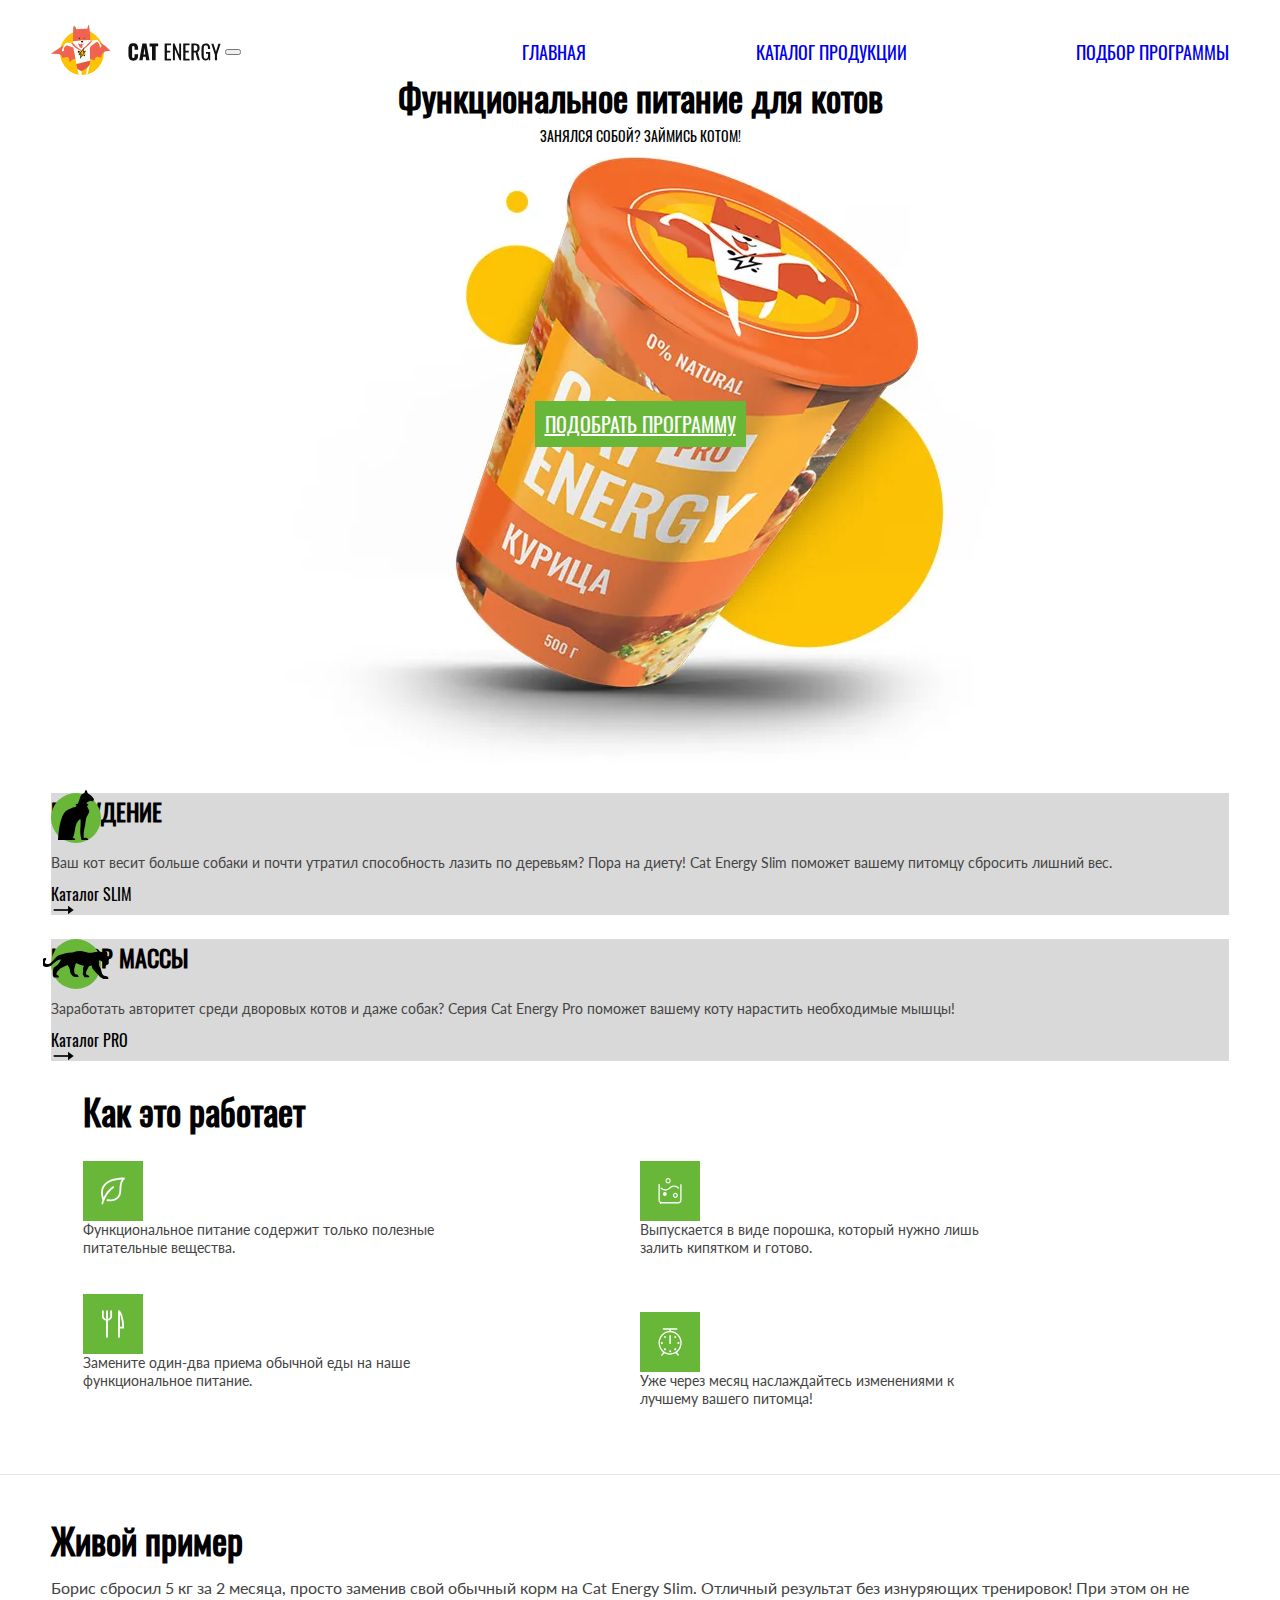
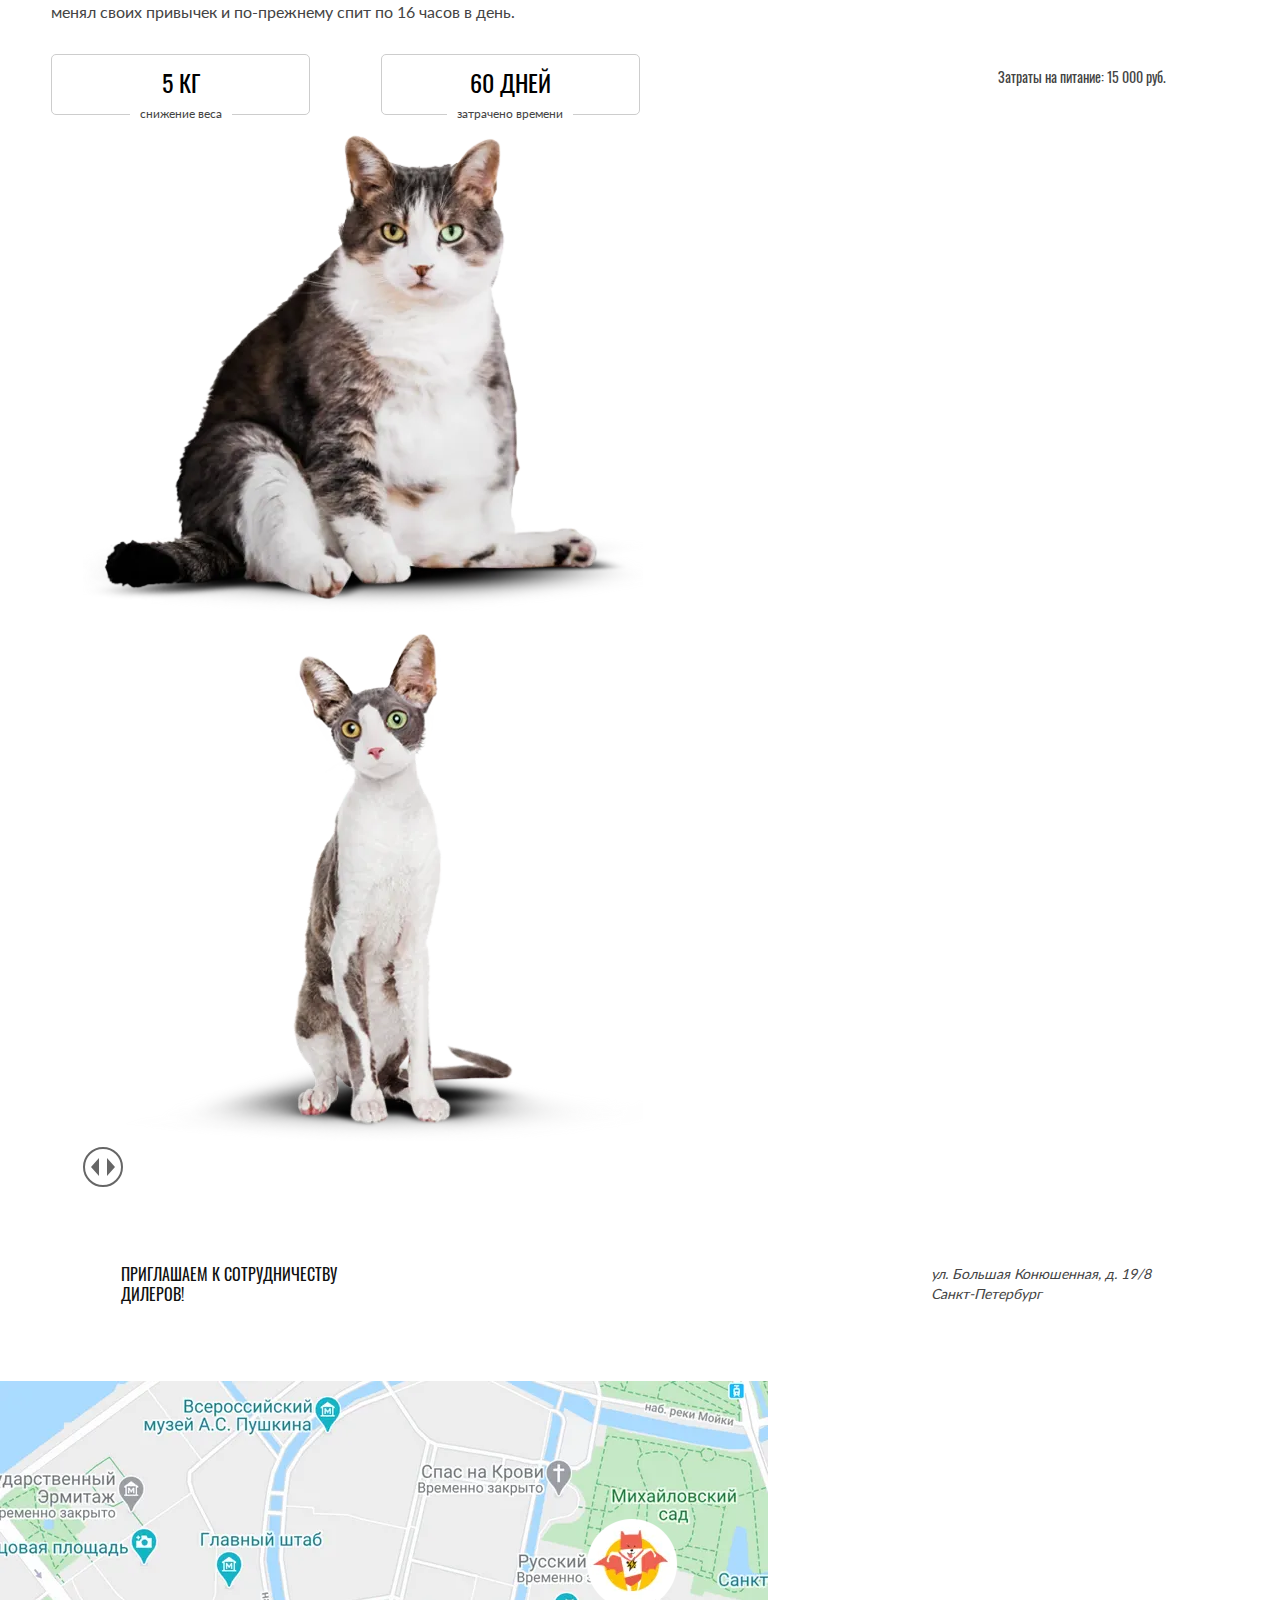
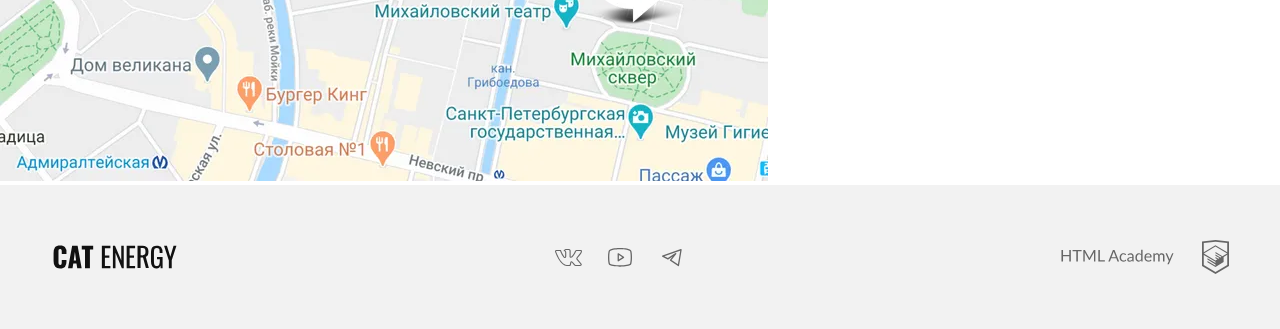
==== commit 6ed05743: "Deploying to gh-pages from @ KseniaTry/2470749-cat-energy-31@a30dbb3a9825d18f164f5f6cd9fa6369d29d61a" ====
--- a/index.html
+++ b/index.html
@@ -1 +1 @@
-<!DOCTYPE html><html class="page" lang="ru"><head><meta charset="UTF-8"><title>Cat Energy</title><meta name="viewport" content="width=device-width,initial-scale=1"><link rel="stylesheet" href="styles/styles.css"><link rel="icon" href="favicon.ico"><link rel="icon" href="favicons/icon.svg" type="image/svg+xml"><link rel="apple-touch-icon" href="favicons/apple-touch-icon.png"><link rel="manifest" href="manifest.webmanifest"><script src="scripts/index.js" defer="defer"></script></head><body class="page__body"><header class="main-header"><div class="main-header__logo logo"><a class="logo__link" href="index.html"><picture><source media="(min-width: 1440px)" width="70" height="59" type="image/svg+xml" srcset="images/index/cat-energy-logo/cat-energy-logo-desktop.svg"><source media="(min-width: 768px)" width="60" height="50" type="image/svg+xml" srcset="images/index/cat-energy-logo/cat-enegry-logo-tablet.svg"><img class="logo__icon" src="images/index/cat-energy-logo/cat-energy-logo-mobile.svg" width="33" height="38" alt="Логотип Cat Energy"></picture></a><a class="logo__link" href="index.html"><picture><source media="(min-width: 1440px)" width="118" height="21" type="image/svg+xml" srcset="images/index/cat-energy-logo-text/cat-energy-logo-text-desktop.svg"><img class="logo__icon-text" src="images/index/cat-energy-logo-text/cat-energy-logo-text-mobile.svg" width="101" height="18" alt="Надпись Cat Energy"></picture></a></div><nav class="main-header__nav main-nav"><button class="main-nav__toggle" type="button"><span class="visually-hidden">Открыть меню</span></button><ul class="main-nav__list"><li class="main-nav__item"><a class="main-nav__item-link main-nav__item-link--current" href="index.html">Главная</a></li><li class="main-nav__item"><a class="main-nav__item-link" href="catalog.html">Каталог продукции</a></li><li class="main-nav__item"><a class="main-nav__item-link" href="#">Подбор программы</a></li></ul></nav></header><main class="main-container"><section class="hero"><h1 class="hero__title">Функциональное питание для котов</h1><p class="hero__text">Занялся собой? Займись котом!</p><picture><source media="(min-width: 1440px)" width="552" height="499" type="image/webp" srcset="images/index/hero/index-can-desktop@1x.webp, images/index/hero/index-can-desktop@2x.png 2x"><source media="(min-width: 768px)" width="709" height="609" type="image/webp" srcset="images/index/hero/index-can-tablet@1x.webp, images/index/hero/index-can-tablet@2x.webp 2x"><source width="280" height="270" type="image/webp" srcset="images/index/hero/index-can-mobile@1x.webp, images/index/hero/index-can-mobile@2x.webp 2x"><source media="(min-width: 1440px)" width="552" height="499" type="image/png" srcset="images/index/hero/index-can-desktop@1x.png, images/index/hero/index-can-desktop@2x.png 2x"><source media="(min-width: 768px)" width="709" height="609" type="image/jpeg" srcset="images/index/hero/index-can-tablet@1x.jpg, images/index/hero/index-can-tablet@2x.jpg 2x"><img class="hero__image" src="images/index/hero/index-can-mobile@1x.png" width="280" height="270" srcset="images/index/hero/index-can-mobile@2x.png" alt="Фотография банки с кошачьим кормом Cat Energy"></picture><a class="hero__select button button--primary button--big" href="#">Подобрать программу</a></section><section class="offer"><h2 class="visually-hidden">Варианты питания</h2><article class="offer__item"><h3 class="offer__title offer__title--slim">Похудение</h3><p class="offer__description">Ваш кот весит больше собаки и почти утратил способность лазить по деревьям? Пора на диету! Cat Energy Slim поможет вашему питомцу сбросить лишний вес.</p><a class="offer__link" href="#">Каталог SLIM</a></article><article class="offer__item"><h3 class="offer__title offer__title--fit">Набор массы</h3><p class="offer__description">Заработать авторитет среди дворовых котов и даже собак? Серия Cat Energy Pro поможет вашему коту нарастить необходимые мышцы!</p><a class="offer__link" href="#">Каталог PRO</a></article></section><section class="advantages"><h2 class="advantages__title">Как это работает</h2><ol class="advantages__list"><li class="advantages__item advantages__item--leaf">Функциональное питание содержит только полезные питательные вещества.</li><li class="advantages__item advantages__item--water">Выпускается в виде порошка, который нужно лишь залить кипятком и готово.</li><li class="advantages__item advantages__item--eat">Замените один-два приема обычной еды на наше функциональное питание.</li><li class="advantages__item advantages__item--clock">Уже через месяц наслаждайтесь изменениями к лучшему вашего питомца!</li></ol></section><section class="examples"><h2 class="examples__title">Живой пример</h2><p class="examples__text">Борис сбросил 5 кг за 2 месяца, просто заменив свой обычный корм на Cat Energy Slim. Отличный результат без изнуряющих тренировок! При этом он не менял своих привычек и по-прежнему спит по 16 часов в день.</p><dl class="examples__stats"><dt class="examples__number"><span>5</span> кг</dt><dd class="examples__description">снижение веса</dd><dt class="examples__number"><span>60</span> дней</dt><dd class="examples__description">затрачено времени</dd></dl><p class="examples__summary">Затраты на питание: <span>15 000</span> руб.</p><div class="examples__container"><picture><source media="(min-width: 768px)" width="560" height="512" type="image/webp" srcset="images/index/cat-before/cat-before-tablet@1x.webp, images/index/cat-before/cat-before-tablet@2x.webp 2x"><source width="280" height="256" type="image/webp" srcset="images/index/cat-before/cat-before-tablet@1x.webp, images/index/cat-before/cat-before-tablet@2x.webp 2x"><source media="(min-width: 768px)" width="560" height="512" type="image/png" srcset="images/index/cat-before/cat-before-tablet@1x.png, images/index/cat-before/cat-before-tablet@2x.png 2x"><img class="examples__image" src="images/index/cat-before/cat-before-mobile@1x.png" width="280" height="256" srcset="images/index/cat-before/cat-before-mobile@2x.png" alt="Фотография толстого кота"></picture><picture><source media="(min-width: 768px)" width="560" height="512" type="image/webp" srcset="images/index/cat-after/cat-after-tablet@1x.webp, images/index/cat-after/cat-after-tablet@2x.webp 2x"><source width="280" height="256" type="image/webp" srcset="images/index/cat-after/cat-after-tablet@1x.webp, images/index/cat-after/cat-after-tablet@2x.webp 2x"><source media="(min-width: 768px)" width="560" height="512" type="image/png" srcset="images/index/cat-after/cat-after-tablet@1x.png, images/index/cat-after/cat-after-tablet@2x.png 2x"><img class="examples__image" src="images/index/cat-after/cat-after-mobile@1x.png" width="280" height="256" srcset="images/index/cat-after/cat-after-mobile@2x.png" alt="Фотография стройного кота"></picture><button class="examples__switch" type="button"><span class="visually-hidden">Ползунок слайдера</span></button></div></section><section class="location"><h2 class="visually-hidden">Где нас найти</h2><p class="location__text">Приглашаем к сотрудничеству дилеров!</p><address class="location__address">ул. Большая Конюшенная, д. 19/8<p class="location__city">Санкт-Петербург</p></address><div class="location__map-container"><picture><source media="(min-width: 1440px)" width="1440" height="400" type="image/webp" srcset="images/index/map/map-desktop@1x.webp, images/index/map/map-desktop@2x.webp 2x"><source media="(min-width: 768px)" width="768" height="400" type="image/webp" srcset="images/index/map/map-tablet@1x.webp, images/index/map/map-tablet@2x.webp 2x"><source width="320" height="362" type="image/webp" srcset="images/index/map/map-mobile@1x.webp, images/index/map/map-mobile@2x.webp 2x"><source media="(min-width: 1440px)" width="1400" height="400" type="image/png" srcset="images/index/map/map-desktop@1x.png, images/index/map/map-desktop@2x.png 2x"><source media="(min-width: 768px)" width="768" height="400" type="image/png" srcset="images/index/map/map-tablet@1x.png, images/index/map/map-tablet@2x.png 2x"><img class="location__map" src="images/index/map/map-mobile@1x.png" width="320" height="362" srcset="images/index/map/map-mobile@2x.png" alt="Карта с обозначением локации магазина"></picture><picture><source media="(min-width: 768px)" width="113" height="106" type="image/webp" srcset="images/index/map-pin/map-pin-tablet@1x.webp, images/index/map-pin/map-pin-tablet@2x.webp 2x"><source width="57" height="53" type="image/webp" srcset="images/index/map-pin/map-pin-mobile@1x.webp, images/index/map-pin/map-pin-mobile@2x.webp 2x"><source media="(min-width: 768px)" width="113" height="106" type="image/png" srcset="images/index/map-pin/map-pin-tablet@1x.png, images/index/map-pin/map-pin-tablet@2x.png 2x"><img class="location__map-pin-image" src="images/index/map-pin/map-pin-mobile@1x.png" width="57" height="53" srcset="images/index/map-pin/map-pin-mobile@2x.png" alt="Метка расположения магазина на карте"></picture></div></section></main><footer class="main-footer"><a class="main-footer__logo-link logo-text-link" href="#"><span class="visually-hidden">Cat Energy</span></a><ul class="main-footer__social-list social-list"><li class="social-list__item"><a class="social-list__link social-list__link--vkontakte" href="https://vk.com/htmlacademy"><span class="visually-hidden">Мы во Vkontakte</span></a></li><li class="social-list__item"><a class="social-list__link social-list__link--youtube" href="https://www.youtube.com/user/htmlacademyru"><span class="visually-hidden">Мы в YouTube</span></a></li><li class="social-list__item"><a class="social-list__link social-list__link--telegram" href="https://t.me/htmlacademy"><span class="visually-hidden">Мы в Telegram</span></a></li></ul><div class="main-footer__developer developer-logo"><a class="developer-logo__link developer-logo__link--logo-title" href="#"><span class="visually-hidden">Надпись HTML-academy</span></a> <a class="developer-logo__link developer-logo__link--logo-image" href="#"><span class="visually-hidden">Логотип HTML-academy</span></a></div></footer></body></html>+<!DOCTYPE html><html class="page" lang="ru"><head><meta charset="UTF-8"><title>Cat Energy</title><meta name="viewport" content="width=device-width,initial-scale=1"><link rel="stylesheet" href="styles/styles.css"><link rel="icon" href="favicon.ico"><link rel="icon" href="favicons/icon.svg" type="image/svg+xml"><link rel="apple-touch-icon" href="favicons/apple-touch-icon.png"><link rel="manifest" href="manifest.webmanifest"><script src="scripts/index.js" defer="defer"></script></head><body class="page__body"><header class="main-header"><div class="main-header__container"><a class="main-header__logo-image-link logo-image-link" href="index.html"><picture><source media="(min-width: 1440px)" width="70" height="59" type="image/svg+xml" srcset="images/index/cat-energy-logo/cat-energy-logo-desktop.svg"><source media="(min-width: 768px)" width="60" height="50" type="image/svg+xml" srcset="images/index/cat-energy-logo/cat-enegry-logo-tablet.svg"><img class="logo-image-link__icon" src="images/index/cat-energy-logo/cat-energy-logo-mobile.svg" width="33" height="38" alt="Логотип Cat Energy"></picture></a><a class="main-header__logo-text-link logo-text-link" href="index.html"><span class="visually-hidden">Логотип Cat Energy (надпись)</span> </a><button class="main-header__toggle main-header__toggle--close" type="button"><span class="visually-hidden">Открыть меню</span></button></div><nav class="main-header__nav main-nav"><ul class="main-nav__list"><li class="main-nav__item"><a class="main-nav__item-link main-nav__item-link--current" href="index.html">Главная</a></li><li class="main-nav__item"><a class="main-nav__item-link" href="catalog.html">Каталог продукции</a></li><li class="main-nav__item"><a class="main-nav__item-link" href="#">Подбор программы</a></li></ul></nav></header><main class="main-container"><section class="hero"><h1 class="hero__title">Функциональное питание для котов</h1><p class="hero__text">Занялся собой? Займись котом!</p><picture><source media="(min-width: 1440px)" width="552" height="499" type="image/webp" srcset="images/index/hero/index-can-desktop@1x.webp, images/index/hero/index-can-desktop@2x.png 2x"><source media="(min-width: 768px)" width="709" height="609" type="image/webp" srcset="images/index/hero/index-can-tablet@1x.webp, images/index/hero/index-can-tablet@2x.webp 2x"><source width="280" height="270" type="image/webp" srcset="images/index/hero/index-can-mobile@1x.webp, images/index/hero/index-can-mobile@2x.webp 2x"><source media="(min-width: 1440px)" width="552" height="499" type="image/png" srcset="images/index/hero/index-can-desktop@1x.png, images/index/hero/index-can-desktop@2x.png 2x"><source media="(min-width: 768px)" width="709" height="609" type="image/jpeg" srcset="images/index/hero/index-can-tablet@1x.jpg, images/index/hero/index-can-tablet@2x.jpg 2x"><img class="hero__image" src="images/index/hero/index-can-mobile@1x.png" width="280" height="270" srcset="images/index/hero/index-can-mobile@2x.png" alt="Фотография банки с кошачьим кормом Cat Energy"></picture><a class="hero__select button button--primary button--big" href="#">Подобрать программу</a></section><section class="offer"><h2 class="visually-hidden">Варианты питания</h2><article class="offer__item"><h3 class="offer__title offer__title--slim">Похудение</h3><p class="offer__description">Ваш кот весит больше собаки и почти утратил способность лазить по деревьям? Пора на диету! Cat Energy Slim поможет вашему питомцу сбросить лишний вес.</p><a class="offer__link" href="#">Каталог SLIM</a></article><article class="offer__item"><h3 class="offer__title offer__title--fit">Набор массы</h3><p class="offer__description">Заработать авторитет среди дворовых котов и даже собак? Серия Cat Energy Pro поможет вашему коту нарастить необходимые мышцы!</p><a class="offer__link" href="#">Каталог PRO</a></article></section><section class="advantages"><h2 class="advantages__title">Как это работает</h2><ol class="advantages__list"><li class="advantages__item advantages__item--leaf">Функциональное питание содержит только полезные питательные вещества.</li><li class="advantages__item advantages__item--water">Выпускается в виде порошка, который нужно лишь залить кипятком и готово.</li><li class="advantages__item advantages__item--eat">Замените один-два приема обычной еды на наше функциональное питание.</li><li class="advantages__item advantages__item--clock">Уже через месяц наслаждайтесь изменениями к лучшему вашего питомца!</li></ol></section><section class="examples"><h2 class="examples__title">Живой пример</h2><div class="examples__description-container"><p class="examples__text">Борис сбросил 5 кг за 2 месяца, просто заменив свой обычный корм на Cat Energy Slim. Отличный результат без изнуряющих тренировок! При этом он не менял своих привычек и по-прежнему спит по 16 часов в день.</p><dl class="examples__stats"><div class="examples__stats-container"><dt class="examples__number"><span>5</span> кг</dt><dd class="examples__description">снижение веса</dd></div><div class="examples__stats-container"><dt class="examples__number"><span>60</span> дней</dt><dd class="examples__description">затрачено времени</dd></div></dl><p class="examples__summary">Затраты на питание: <span class="examples__summary-price">15 000</span> руб.</p></div><div class="examples__image-container"><picture><source media="(min-width: 768px)" width="560" height="512" type="image/webp" srcset="images/index/cat-before/cat-before-tablet@1x.webp, images/index/cat-before/cat-before-tablet@2x.webp 2x"><source width="280" height="256" type="image/webp" srcset="images/index/cat-before/cat-before-tablet@1x.webp, images/index/cat-before/cat-before-tablet@2x.webp 2x"><source media="(min-width: 768px)" width="560" height="512" type="image/png" srcset="images/index/cat-before/cat-before-tablet@1x.png, images/index/cat-before/cat-before-tablet@2x.png 2x"><img class="examples__image" src="images/index/cat-before/cat-before-mobile@1x.png" width="280" height="256" srcset="images/index/cat-before/cat-before-mobile@2x.png" alt="Фотография толстого кота"></picture><picture><source media="(min-width: 768px)" width="560" height="512" type="image/webp" srcset="images/index/cat-after/cat-after-tablet@1x.webp, images/index/cat-after/cat-after-tablet@2x.webp 2x"><source width="280" height="256" type="image/webp" srcset="images/index/cat-after/cat-after-tablet@1x.webp, images/index/cat-after/cat-after-tablet@2x.webp 2x"><source media="(min-width: 768px)" width="560" height="512" type="image/png" srcset="images/index/cat-after/cat-after-tablet@1x.png, images/index/cat-after/cat-after-tablet@2x.png 2x"><img class="examples__image" src="images/index/cat-after/cat-after-mobile@1x.png" width="280" height="256" srcset="images/index/cat-after/cat-after-mobile@2x.png" alt="Фотография стройного кота"></picture><button class="examples__switch" type="button"><span class="visually-hidden">Ползунок слайдера</span></button></div></section><section class="location"><h2 class="visually-hidden">Где нас найти</h2><div class="location__container"><p class="location__text">Приглашаем к сотрудничеству дилеров!</p><address class="location__address">ул. Большая Конюшенная, д. 19/8<p class="location__city">Санкт-Петербург</p></address></div><div class="location__map-container"><picture><source media="(min-width: 1440px)" width="1440" height="400" type="image/webp" srcset="images/index/map/map-desktop@1x.webp, images/index/map/map-desktop@2x.webp 2x"><source media="(min-width: 768px)" width="768" height="400" type="image/webp" srcset="images/index/map/map-tablet@1x.webp, images/index/map/map-tablet@2x.webp 2x"><source width="320" height="362" type="image/webp" srcset="images/index/map/map-mobile@1x.webp, images/index/map/map-mobile@2x.webp 2x"><source media="(min-width: 1440px)" width="1400" height="400" type="image/png" srcset="images/index/map/map-desktop@1x.png, images/index/map/map-desktop@2x.png 2x"><source media="(min-width: 768px)" width="768" height="400" type="image/png" srcset="images/index/map/map-tablet@1x.png, images/index/map/map-tablet@2x.png 2x"><img class="location__map" src="images/index/map/map-mobile@1x.png" width="320" height="362" srcset="images/index/map/map-mobile@2x.png" alt="Карта с обозначением локации магазина"></picture><picture><source media="(min-width: 768px)" width="113" height="106" type="image/webp" srcset="images/index/map-pin/map-pin-tablet@1x.webp, images/index/map-pin/map-pin-tablet@2x.webp 2x"><source width="57" height="53" type="image/webp" srcset="images/index/map-pin/map-pin-mobile@1x.webp, images/index/map-pin/map-pin-mobile@2x.webp 2x"><source media="(min-width: 768px)" width="113" height="106" type="image/png" srcset="images/index/map-pin/map-pin-tablet@1x.png, images/index/map-pin/map-pin-tablet@2x.png 2x"><img class="location__map-pin-image" src="images/index/map-pin/map-pin-mobile@1x.png" width="57" height="53" srcset="images/index/map-pin/map-pin-mobile@2x.png" alt="Метка расположения магазина на карте"></picture></div></section></main><footer class="main-footer"><div class="main-footer__container"><a class="main-footer__logo-link logo-text-link" href="#"><span class="visually-hidden">Cat Energy</span></a><ul class="main-footer__social-list social-list"><li class="social-list__item"><a class="social-list__link social-list__link--vkontakte" href="https://vk.com/htmlacademy"><span class="visually-hidden">Мы во Vkontakte</span></a></li><li class="social-list__item"><a class="social-list__link social-list__link--youtube" href="https://www.youtube.com/user/htmlacademyru"><span class="visually-hidden">Мы в YouTube</span></a></li><li class="social-list__item"><a class="social-list__link social-list__link--telegram" href="https://t.me/htmlacademy"><span class="visually-hidden">Мы в Telegram</span></a></li></ul><div class="main-footer__developer developer-logo"><a class="developer-logo__link developer-logo__link--logo-title" href="#"><span class="visually-hidden">Надпись HTML-academy</span></a> <a class="developer-logo__link developer-logo__link--logo-image" href="#"><span class="visually-hidden">Логотип HTML-academy</span></a></div></div></footer></body></html>--- a/styles/styles.css
+++ b/styles/styles.css
@@ -1 +1 @@
-@font-face{font-family:Lato;font-weight:400;font-style:normal;src:url(../fonts/lato/Lato-Regular.woff2)format("woff2");font-display:swap}@font-face{font-family:Oswald;font-weight:400;font-style:normal;src:url(../fonts/oswald/oswaldregular.woff2)format("woff2");font-display:swap}*,:after,:before{box-sizing:border-box}body{color:#444;background-color:#fff;font-family:Lato,Arial,sans-serif;font-size:14px;line-height:18px}.visually-hidden{clip:rect(0 0 0 0);border:0;width:1px;height:1px;margin:-1px;padding:0;position:absolute;overflow:hidden}.button{text-transform:uppercase;border:none;padding:10px;font-family:Oswald,Arial,sans-serif;font-size:16px;line-height:20px}.button--primary{color:#fff;background-color:#68b738}.button--secondary{color:#444;background-color:#f2f2f2}.button--big{font-size:20px;line-height:26px}.main-nav{text-transform:uppercase;color:#000;font-family:Oswald,Arial,sans-serif;font-size:18px;line-height:24px}.main-nav__toggle{background-color:#000;width:24px;height:24px;-webkit-mask-image:url(../icons/stack.svg#navigation-icon-mobile);mask-image:url(../icons/stack.svg#navigation-icon-mobile)}.hero{color:#fff;background-color:#68b738;font-family:Oswald,Arial,sans-serif}.hero__title{font-size:36px;line-height:36px}.hero__text{text-transform:uppercase;line-height:14px}.offer__item{background-color:#d9d9d9}.offer__title{color:#000;text-transform:uppercase;font-family:Oswald,Arial,sans-serif;font-size:24px;line-height:37px;position:relative}.offer__title:before{content:"";background-color:#68b738;border-radius:50%;width:50px;height:50px;display:block;position:absolute}.offer__title--slim:after{content:"";background-image:url(../icons/stack.svg#cat-slim);background-repeat:no-repeat;width:36px;height:50px;display:block;position:absolute;transform:translateY(-40px)translate(7px)}.offer__title--fit:after{content:"";background-image:url(../icons/stack.svg#cat-pro);background-repeat:no-repeat;width:67px;height:28px;display:block;position:absolute;transform:translateY(-25px)translate(-8px)}.offer__link{color:#000;font-family:Oswald,Arial,sans-serif;font-size:16px;line-height:16px;text-decoration:none}.offer__link:after{content:"";background-color:#000;width:32px;height:10px;display:block;-webkit-mask-image:url(../icons/stack.svg#arrow-icon);mask-image:url(../icons/stack.svg#arrow-icon)}.advantages__title{color:#000;font-family:Oswald,Arial,sans-serif;font-size:36px;line-height:40px}.advantages__item:before{content:"";background-color:#68b738;background-position:50%;background-repeat:no-repeat;background-size:40%;width:60px;height:60px;display:block}.advantages__item--leaf:before{background-image:url(../icons/stack.svg#leaf-icon)}.advantages__item--water:before{background-image:url(../icons/stack.svg#water-icon)}.advantages__item--eat:before{background-image:url(../icons/stack.svg#eat-icon)}.advantages__item--clock:before{background-image:url(../icons/stack.svg#clock-icon)}.examples{background-color:#eaeaea}.examples__title{color:#000;font-family:Oswald,Arial,sans-serif;font-size:36px;line-height:40px}.examples__number{color:#000;text-transform:uppercase;font-family:Oswald,Arial,sans-serif;font-size:24px;line-height:24px}.examples__description{font-size:12px;line-height:12px}.examples__summary{text-align:center;font-family:Oswald,Arial,sans-serif;line-height:20px}.examples__switch{cursor:pointer;background-color:#fff;border:2px solid #666;border-radius:50%;width:40px;height:40px;display:block;position:relative}.examples__switch:after{content:"";background-color:#666;width:24px;height:18px;display:block;position:absolute;transform:translateY(-50%);-webkit-mask-image:url(../icons/stack.svg#slider-arrows);mask-image:url(../icons/stack.svg#slider-arrows);-webkit-mask-repeat:no-repeat;mask-repeat:no-repeat}.location__text{color:#111;text-transform:uppercase;font-family:Oswald,Arial,sans-serif;font-size:16px;line-height:20px}.location__address{line-height:20px}.products__title{color:#000;font-family:Oswald,Arial,sans-serif;font-size:36px;line-height:36px}.card__title-link{color:#222}.card__title{text-transform:uppercase;font-family:Oswald,Arial,sans-serif;font-size:16px;line-height:20px}.card__item{font-size:12px;line-height:16px}.show-more-card__title{color:#111;text-transform:uppercase;font-family:Oswald,Arial,sans-serif;font-size:16px;line-height:20px}.show-more-card__text{font-size:12px;line-height:16px}.extra-products__title{font-family:Oswald,Arial,sans-serif;font-size:24px;line-height:24px}.extra-card__name{color:#222;text-transform:uppercase;font-family:Oswald,Arial,sans-serif;font-size:16px;line-height:16px}.extra-card__price,.extra-card__value{line-height:14px}.promo__text{color:#fff;background-color:#68b738;font-size:16px;line-height:20px}.promo__text:before{content:"";background-image:url(../icons/stack.svg#gift-icon);width:78px;height:80px;display:block}.subscription{font-family:Oswald,Arial,sans-serif}.subscription__title{color:#000;font-size:24px;line-height:24px}.subscription__text{text-align:center;font-size:16px;line-height:24px}.subscription__input{text-transform:uppercase;font-size:20px;line-height:30px}.main-footer{background-color:#f2f2f2}.logo-text-link{cursor:pointer;background-color:#111;width:128px;height:24px;display:block;-webkit-mask-image:url(../icons/stack.svg#cat-energy-text-logo);mask-image:url(../icons/stack.svg#cat-energy-text-logo)}.social-list{margin:0;padding:0;list-style-type:none}.social-list__link{cursor:pointer;background-color:#666;width:28px;height:22px;display:block}.social-list__link--vkontakte{-webkit-mask-image:url(../icons/stack.svg#vkontakte);mask-image:url(../icons/stack.svg#vkontakte)}.social-list__link--youtube{-webkit-mask-image:url(../icons/stack.svg#youtube);mask-image:url(../icons/stack.svg#youtube)}.social-list__link--telegram{-webkit-mask-image:url(../icons/stack.svg#telegram);mask-image:url(../icons/stack.svg#telegram)}.developer-logo__link{cursor:pointer;background-color:#666;display:block}.developer-logo__link--logo-title{width:113px;height:20px;-webkit-mask-image:url(../icons/stack.svg#html-academy-text-logo);mask-image:url(../icons/stack.svg#html-academy-text-logo)}.developer-logo__link--logo-image{width:27px;height:34px;-webkit-mask-image:url(../icons/stack.svg#html-academy-logo);mask-image:url(../icons/stack.svg#html-academy-logo)}+@font-face{font-family:Lato;font-weight:400;font-style:normal;src:url(../fonts/lato/Lato-Regular.woff2)format("woff2");font-display:swap}@font-face{font-family:Oswald;font-weight:400;font-style:normal;src:url(../fonts/oswald/oswaldregular.woff2)format("woff2");font-display:swap}*,:after,:before{box-sizing:border-box}body{color:#444;background-color:#fff;font-family:Lato,Arial,sans-serif;font-size:14px;line-height:18px}.visually-hidden{clip:rect(0 0 0 0);border:0;width:1px;height:1px;margin:-1px;padding:0;position:absolute;overflow:hidden}.page__body{min-height:100%;margin:0}.main-header{margin:13px auto 0}@media (width>=768px){.main-header{flex-flow:wrap;justify-content:space-between;align-items:center;width:92%;margin-top:25px;display:flex}}@media (width>=1440px){.main-header{width:85%;margin-top:55px}}.main-header__container{flex-flow:wrap;justify-content:space-between;align-items:center;width:87%;margin:0 auto;display:flex}@media (width>=768px){.main-header__container{justify-content:flex-start;width:25%;margin:0}}.main-header__logo-image-link{margin-right:13px}.main-header__logo-text-link{width:101px;height:18px}@media (width>=1440px){.main-header__logo-text-link{width:118px;height:21px}}@media (width>=768px){.main-header__nav{width:60%}}@media (width>=1440px){.main-header__nav{width:39%}}.logo-text-link{cursor:pointer;background-color:#111;display:block;-webkit-mask-image:url(../icons/stack.svg#cat-energy-text-logo);mask-image:url(../icons/stack.svg#cat-energy-text-logo)}.main-nav{text-transform:uppercase;color:#000;font-family:Oswald,Arial,sans-serif;font-size:18px;line-height:24px}.main-nav__toggle{background-color:#000;width:24px;height:24px;-webkit-mask-image:url(../icons/stack.svg#toggle-icon);mask-image:url(../icons/stack.svg#toggle-icon)}@media (width>=768px){.main-nav__toggle{display:none}}.main-nav__list{margin:0;padding:0;list-style-type:none}@media (width>=768px){.main-nav__list{flex-direction:row;justify-content:space-between;align-items:center;display:flex}}.main-nav__item{text-align:center;border-top:1px solid #e6e6e6;margin:0}@media (width>=768px){.main-nav__item{border:none}}.main-nav__item:after{background-color:#e6e6e6;width:100%;height:1px}.main-nav__item-link{text-decoration:none}.hero{color:#fff;background-color:#68b738;flex-direction:column;justify-content:center;align-items:center;font-family:Oswald,Arial,sans-serif;display:flex}@media (width>=768px){.hero{color:#000;background-color:#fff;width:92%;margin:0 auto}}.hero__title{text-align:center;margin:0;font-size:36px;line-height:36px}.hero__text{text-transform:uppercase;line-height:14px}@media (width>=768px){.hero__select{position:absolute}}.offer{width:87%;margin:0 auto}@media (width>=768px){.offer{width:92%}}@media (width>=1440px){.offer{flex-flow:wrap;justify-content:center;align-items:center;gap:7%;width:85%;margin:82px auto 71px;display:flex}}.offer__item{background-color:#d9d9d9}@media (width>=1440px){.offer__item{width:46%}}.offer__title{color:#000;text-transform:uppercase;font-family:Oswald,Arial,sans-serif;font-size:24px;line-height:37px;position:relative}.offer__title:before{content:"";background-color:#68b738;border-radius:50%;width:50px;height:50px;display:block;position:absolute}.offer__title--slim:after{content:"";background-image:url(../icons/stack.svg#cat-slim);background-repeat:no-repeat;width:36px;height:50px;display:block;position:absolute;transform:translateY(-40px)translate(7px)}.offer__title--fit:after{content:"";background-image:url(../icons/stack.svg#cat-pro);background-repeat:no-repeat;width:67px;height:28px;display:block;position:absolute;transform:translateY(-25px)translate(-8px)}.offer__link{color:#000;font-family:Oswald,Arial,sans-serif;font-size:16px;line-height:16px;text-decoration:none}.offer__link:after{content:"";background-color:#000;width:32px;height:10px;display:block;-webkit-mask-image:url(../icons/stack.svg#arrow-icon);mask-image:url(../icons/stack.svg#arrow-icon)}.advantages{width:87%;margin:0 auto 49px}.advantages__title{color:#000;font-family:Oswald,Arial,sans-serif;font-size:36px;line-height:40px}.advantages__list{margin:0;padding:0;list-style-type:none}.advantages__item:before{content:"";background-color:#68b738;background-position:50%;background-repeat:no-repeat;background-size:40%;width:60px;height:60px;display:block}.advantages__item--leaf:before{background-image:url(../icons/stack.svg#leaf-icon)}.advantages__item--water:before{background-image:url(../icons/stack.svg#water-icon)}.advantages__item--eat:before{background-image:url(../icons/stack.svg#eat-icon)}.advantages__item--clock:before{background-image:url(../icons/stack.svg#clock-icon)}@media (width>=768px){.advantages{margin-bottom:47px}.advantages__list{flex-flow:wrap;justify-content:flex-start;align-items:center;gap:18%;display:flex}.advantages__item{width:32%;margin-bottom:37px}.advantages__item:last-child{margin-bottom:0}}@media (width>=1440px){.advantages{margin-bottom:69px}.advantages__list{flex-wrap:nowrap;justify-content:space-between;gap:0}.advantages__item{width:20%}}.examples{background-color:#eaeaea;padding:25px 0 40px}@media (width>=768px){.examples{background-color:#fff;border-top:1px solid #e6e6e6;padding:45px 0 0}}@media (width>=1440px){.examples{width:100%}}.examples__description-container{width:87%;margin:0 auto}@media (width>=768px){.examples__description-container{flex-flow:wrap;justify-content:space-between;align-items:center;width:92%;display:flex}}@media (width>=1440px){.examples__description-container{background-color:#f2f2f2;grid-template-rows:1fr;grid-template-columns:1fr 30% 55% 1fr;width:100%;padding:70px 0 75px;display:grid}}.examples__title{color:#000;width:87%;margin:0 auto;font-family:Oswald,Arial,sans-serif;font-size:36px;line-height:40px}@media (width>=768px){.examples__title{width:92%}}@media (width>=1440px){.examples__title{width:85%;margin-bottom:76px}}.examples__text{font-size:16px;line-height:24px}@media (width>=768px){.examples__text{width:100%}}@media (width>=1440px){.examples__text{grid-column:2/3}}.examples__stats-container{border:1px solid #cdcdcd;border-radius:5px;flex-direction:row;justify-content:center;align-items:center;width:44%;padding:14px 0 18px;display:flex;position:relative}@media (width>=768px){.examples__stats-container{width:44%;padding:15px 0 20px}}@media (width>=1440px){.examples__stats-container{width:37%}}.examples__stats{flex-direction:row;justify-content:space-between;align-items:center;margin-bottom:34px;display:flex}@media (width>=768px){.examples__stats{width:50%;margin-bottom:0}}@media (width>=1440px){.examples__stats{grid-column:2/3;justify-content:flex-start;gap:10%;width:100%}}.examples__number{color:#000;text-transform:uppercase;font-family:Oswald,Arial,sans-serif;font-size:24px;line-height:24px}.examples__description{text-align:center;background-color:#eaeaea;font-size:12px;line-height:12px;position:absolute;transform:translateY(100%)translateY(8px)translate(-20px);box-shadow:0 0 0 5px #eaeaea}@media (width>=768px){.examples__description{background-color:#fff;transform:translateY(100%)translateY(20px)translate(-20px);box-shadow:0 0 0 10px #fff}}@media (width>=1440px){.examples__description{background-color:#f2f2f2;box-shadow:0 0 0 10px #f2f2f2}}.examples__summary{text-align:center;width:100%;font-family:Oswald,Arial,sans-serif;line-height:20px}@media (width>=768px){.examples__summary{width:25%}}@media (width>=1440px){.examples__summary{grid-column:2/3;width:50%}}.examples__image-container{width:87%;margin:0 auto}@media (width>=1440px){.examples__image-container{position:absolute;top:100%;left:50%}}.examples__switch{cursor:pointer;background-color:#fff;border:2px solid #666;border-radius:50%;width:40px;height:40px;display:block;position:relative}.examples__switch:after{content:"";background-color:#666;width:24px;height:18px;display:block;position:absolute;transform:translateY(-50%);-webkit-mask-image:url(../icons/stack.svg#slider-arrows);mask-image:url(../icons/stack.svg#slider-arrows);-webkit-mask-repeat:no-repeat;mask-repeat:no-repeat}.location__container{flex-direction:row;justify-content:center;align-items:center;width:87%;margin:0 auto;padding:26px 0;display:flex}@media (width>=768px){.location__container{justify-content:space-between;width:92%;padding:61px 70px}}@media (width>=1440px){.location__container{z-index:1;background-color:#fff;width:39%;padding:50px 78px;position:absolute;transform:translate(110px)translateY(95px)}}.location__text{color:#111;text-transform:uppercase;width:50%;font-family:Oswald,Arial,sans-serif;font-size:16px;line-height:20px}@media (width>=768px){.location__text{width:23%}}@media (width>=1440px){.location__text{width:28%}}.location__address{width:50%;line-height:20px}@media (width>=768px){.location__address{width:22%}}@media (width>=1440px){.location__address{width:35%}}.location__city{margin:0}.location__map-container{width:100%}.location__map{position:relative}.location__map-pin-image{position:absolute;transform:translate(-186px)translateY(138px)}.products{width:87%;margin:0 auto}@media (width>=768px){.products{width:92%}}@media (width>=1440px){.products{width:85%}}@media (width>=768px){.products__container{grid-template-columns:repeat(2,1fr);column-gap:60px;display:grid}}@media (width>=1440px){.products__container{grid-template-columns:repeat(4,1fr);column-gap:80px;display:grid}}.products__title{color:#000;font-family:Oswald,Arial,sans-serif;font-size:36px;line-height:36px}.card{grid-template-columns:1fr 1fr;display:grid}.card__image-link{grid-area:1/1/3/2;justify-self:center}.card__title-link{color:#222;grid-column:2/3}.card__title{text-transform:uppercase;font-family:Oswald,Arial,sans-serif;font-size:16px;line-height:20px}.card__features-list{grid-column:2/3;margin:0;padding:0;list-style-type:none}.card__item{font-size:12px;line-height:16px}.card__order{grid-column:1/3}.show-more-card{flex-direction:column;justify-content:flex-end;align-items:center;display:flex}.show-more-card__title{color:#111;text-transform:uppercase;font-family:Oswald,Arial,sans-serif;font-size:16px;line-height:20px}.show-more-card__text{font-size:12px;line-height:16px}.show-more-card__to-all{width:100%}.extra-products{width:87%;margin:0 auto}@media (width>=768px){.extra-products{width:92%}}@media (width>=1440px){.extra-products{grid-template-columns:1fr 20%;column-gap:80px;width:85%;display:grid}}.extra-products__title{font-family:Oswald,Arial,sans-serif;font-size:24px;line-height:24px}@media (width>=1440px){.extra-products__title{grid-column:1/3}.extra-products__card{grid-column:1/2}.extra-products__promo{grid-area:2/2/6/3}}.extra-card{grid-template-columns:repeat(2,1fr);line-height:14px;display:grid}@media (width>=768px){.extra-card{grid-template-columns:1fr 1fr 91px;align-items:center}}@media (width>=1440px){.extra-card{grid-template-columns:1fr 1fr 91px 244px;align-items:center;column-gap:40px}}.extra-card__name{color:#222;text-transform:uppercase;grid-column:1/3;font-family:Oswald,Arial,sans-serif;font-size:16px;line-height:16px}@media (width>=768px){.extra-card__name{grid-column:1/2}}@media (width>=1440px){.extra-card__name{grid-column:1/2}}.extra-card__price{grid-column:2/3}@media (width>=768px){.extra-card__price{grid-column:3/4;justify-self:end}}@media (width>=1440px){.extra-card__price{grid-column:3/4;justify-self:end}}.extra-card__value{grid-column:1/2}@media (width>=768px){.extra-card__value{grid-column:2/3;justify-self:end}}@media (width>=1440px){.extra-card__value{grid-column:2/3;justify-self:start}}.extra-card__order{grid-column:1/3}@media (width>=768px){.extra-card__order{grid-column:1/4}}@media (width>=1440px){.extra-card__order{grid-column:4/5}}.promo__text{color:#fff;background-color:#68b738;font-size:16px;line-height:20px}.promo__text:before{content:"";background-image:url(../icons/stack.svg#gift-icon);width:78px;height:80px;display:block}.subscription{width:87%;margin:0 auto;font-family:Oswald,Arial,sans-serif}@media (width>=768px){.subscription{width:92%}}@media (width>=1440px){.subscription{width:85%}}.subscription__title{color:#000;font-size:24px;line-height:24px}.subscription__text{text-align:center;font-size:16px;line-height:24px}@media (width>=768px){.subscription__email-form{flex-direction:row;justify-content:center;align-items:center;margin:0 auto;display:flex}}.subscription__input{text-transform:uppercase;width:100%;font-size:20px;line-height:30px}@media (width>=768px){.subscription__input{width:376px;height:56px;margin:0}}@media (width>=1440px){.subscription__input{width:496px}}.subscription__subscribe{width:100%}@media (width>=768px){.subscription__subscribe{width:256px;height:56px}}.main-footer{background-color:#f2f2f2}.main-footer__container{flex-direction:column;justify-content:space-between;align-items:center;width:87%;margin:0 auto;padding:40px 0;display:flex}@media (width>=768px){.main-footer__container{flex-direction:row;width:92%;padding:55px 0}}@media (width>=1440px){.main-footer__container{width:85%;padding:66px 0}}.main-footer__logo-link{width:128px;height:24px}@media (width>=1440px){.main-footer__logo-link{width:118px;height:21px}}.main-footer__social-list{flex-direction:row;justify-content:center;align-items:center;gap:24px;display:flex}@media (width>=768px){.main-footer__social-list{width:132px}}.main-footer__developer{flex-direction:row;justify-content:space-between;align-items:center;width:100%;display:flex}@media (width>=768px){.main-footer__developer{width:168px}}.social-list{margin:0;padding:0;list-style-type:none}.social-list__link{cursor:pointer;background-color:#666;width:28px;height:22px;display:block}.social-list__link--vkontakte{-webkit-mask-image:url(../icons/stack.svg#vkontakte);mask-image:url(../icons/stack.svg#vkontakte)}.social-list__link--youtube{-webkit-mask-image:url(../icons/stack.svg#youtube);mask-image:url(../icons/stack.svg#youtube)}.social-list__link--telegram{-webkit-mask-image:url(../icons/stack.svg#telegram);mask-image:url(../icons/stack.svg#telegram)}.developer-logo__link{cursor:pointer;background-color:#666;display:block}.developer-logo__link--logo-title{width:113px;height:20px;-webkit-mask-image:url(../icons/stack.svg#html-academy-text-logo);mask-image:url(../icons/stack.svg#html-academy-text-logo)}.developer-logo__link--logo-image{width:27px;height:34px;-webkit-mask-image:url(../icons/stack.svg#html-academy-logo);mask-image:url(../icons/stack.svg#html-academy-logo)}.button{text-transform:uppercase;border:none;padding:10px;font-family:Oswald,Arial,sans-serif;font-size:16px;line-height:20px;display:block}.button--primary{color:#fff;background-color:#68b738}.button--secondary{color:#444;background-color:#f2f2f2}.button--big{font-size:20px;line-height:26px}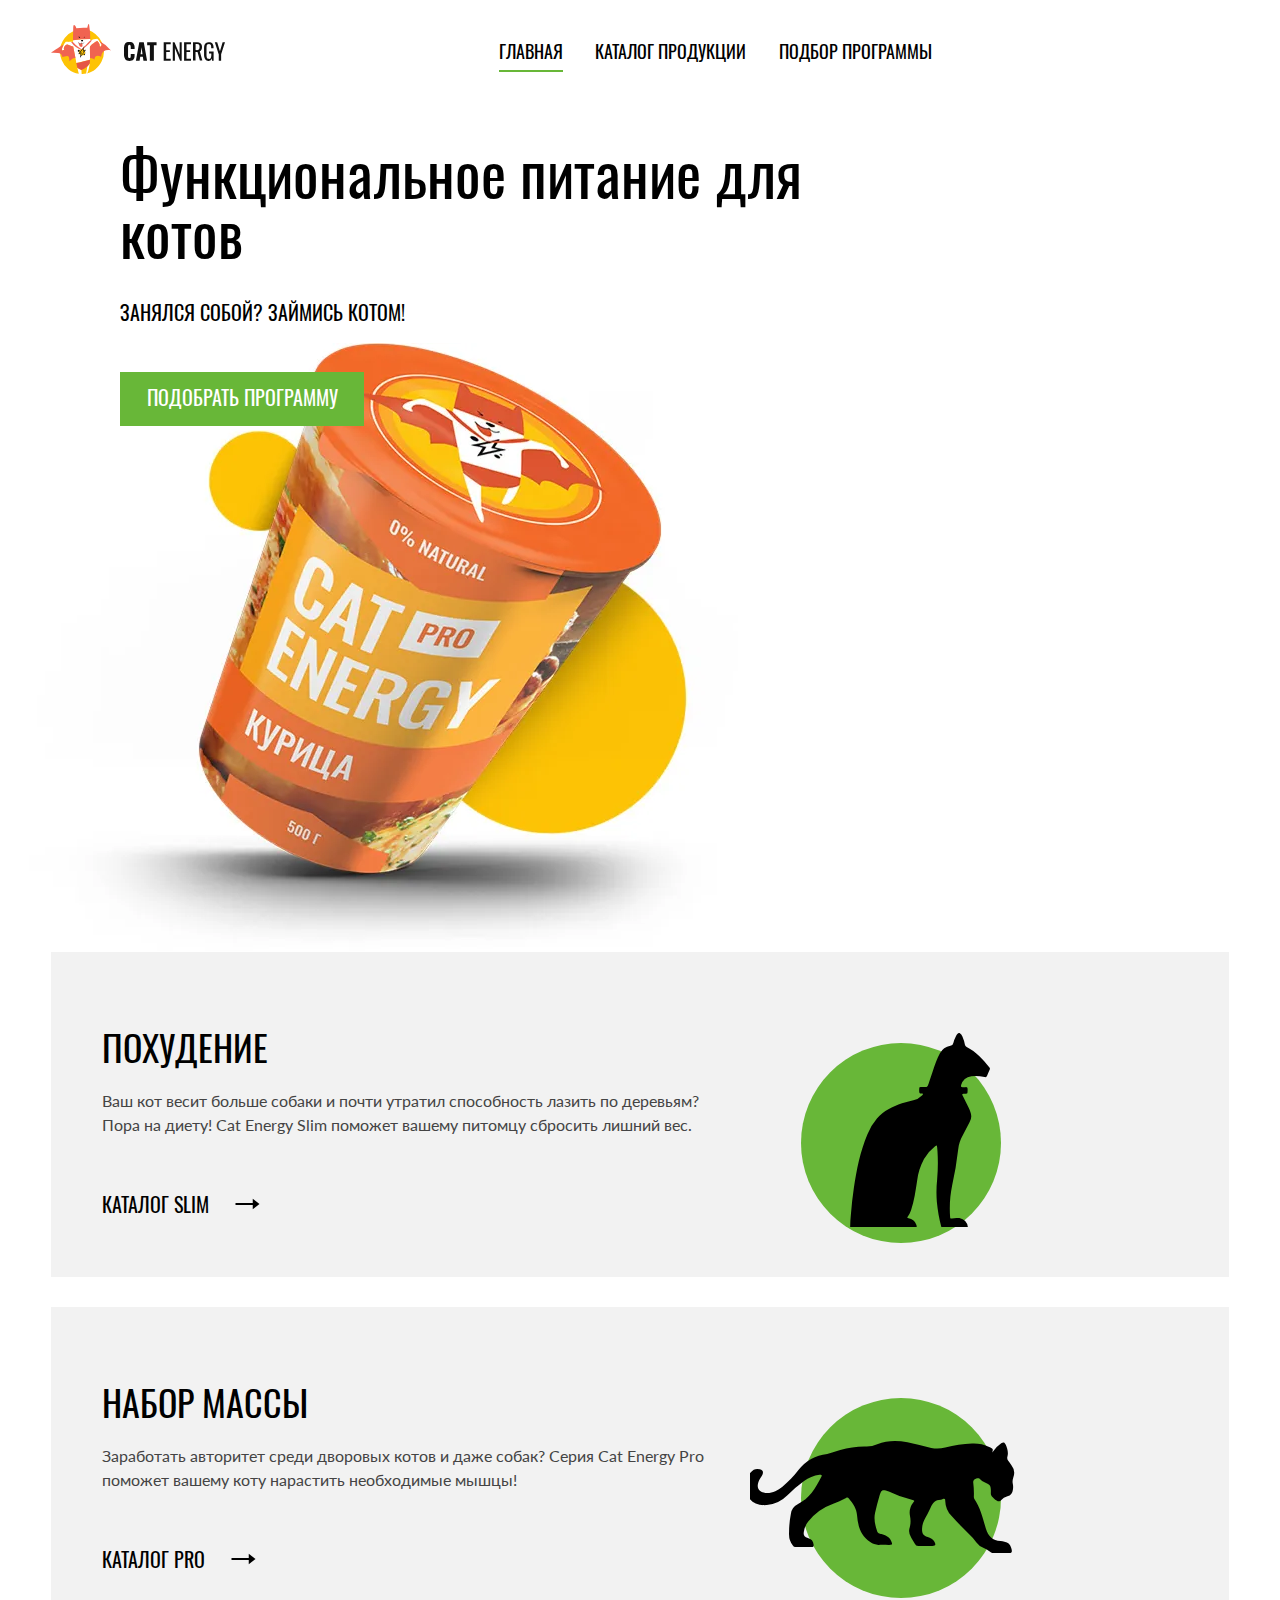
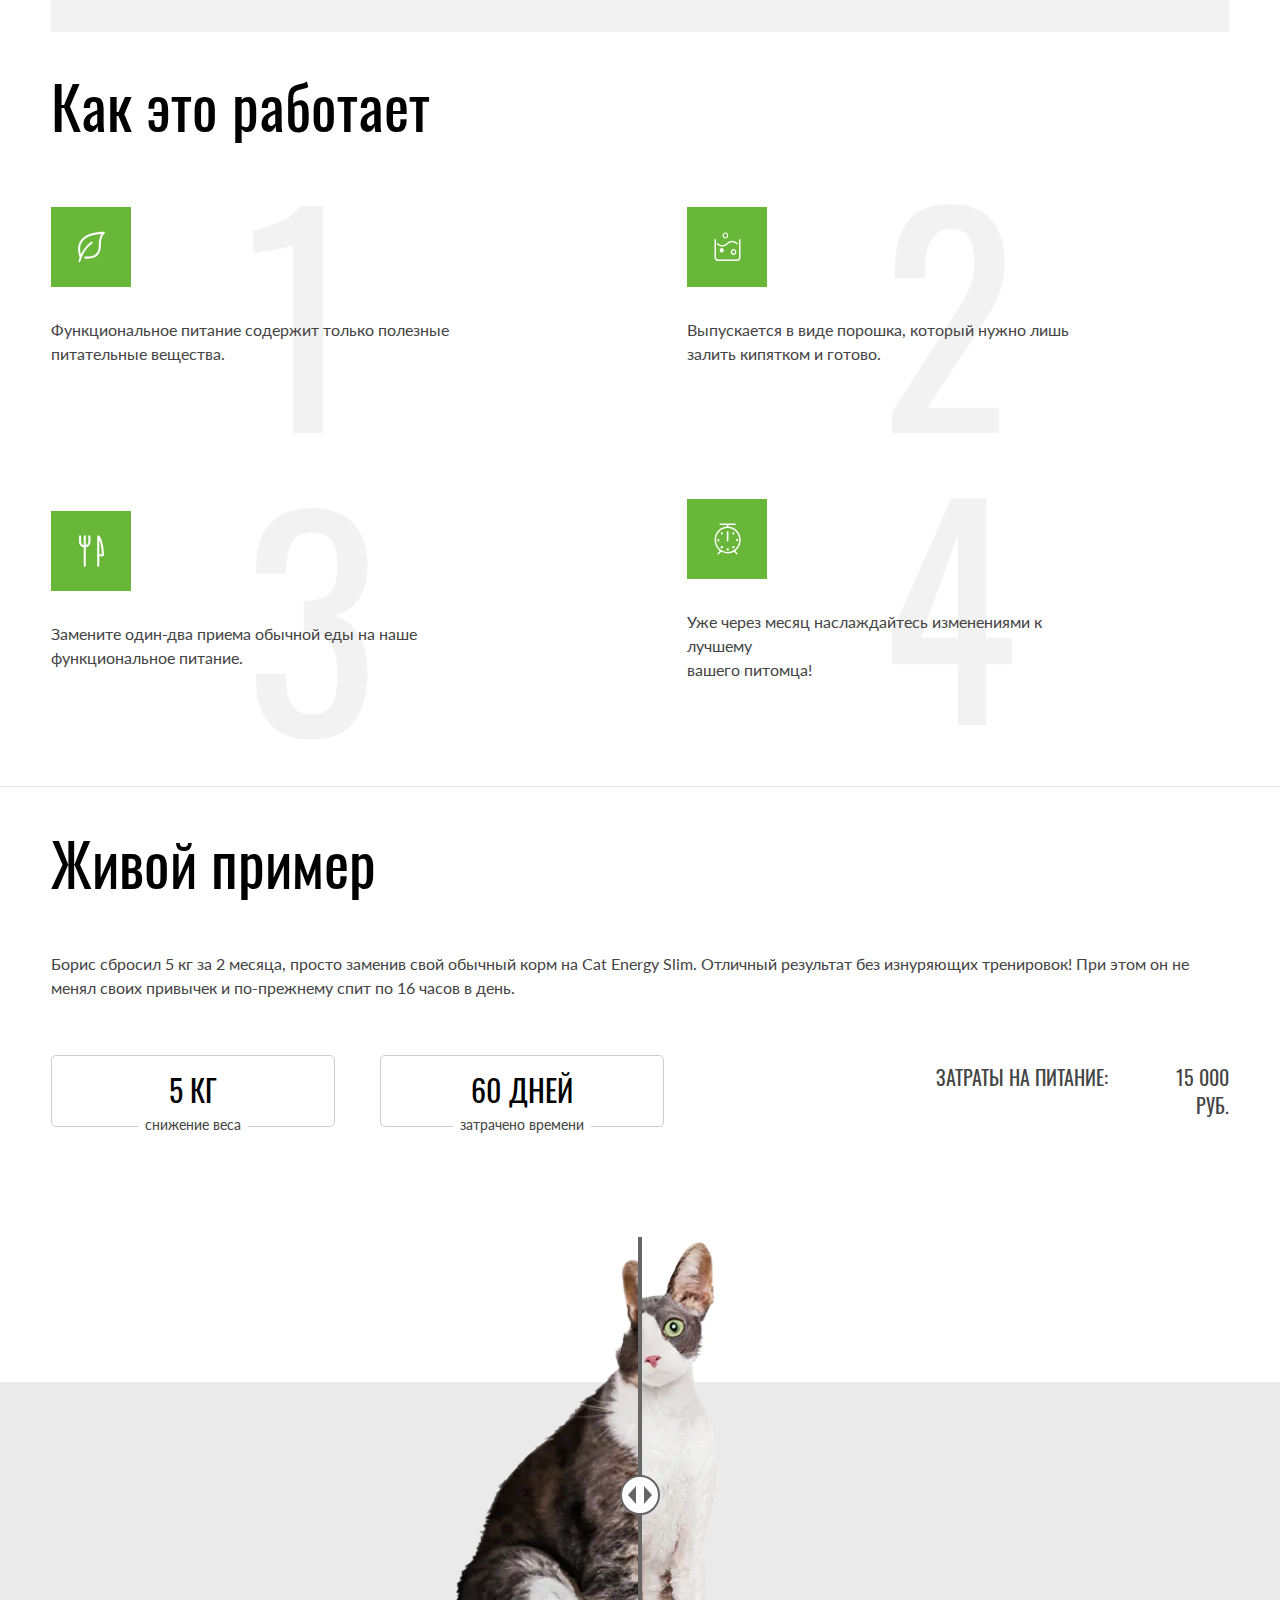
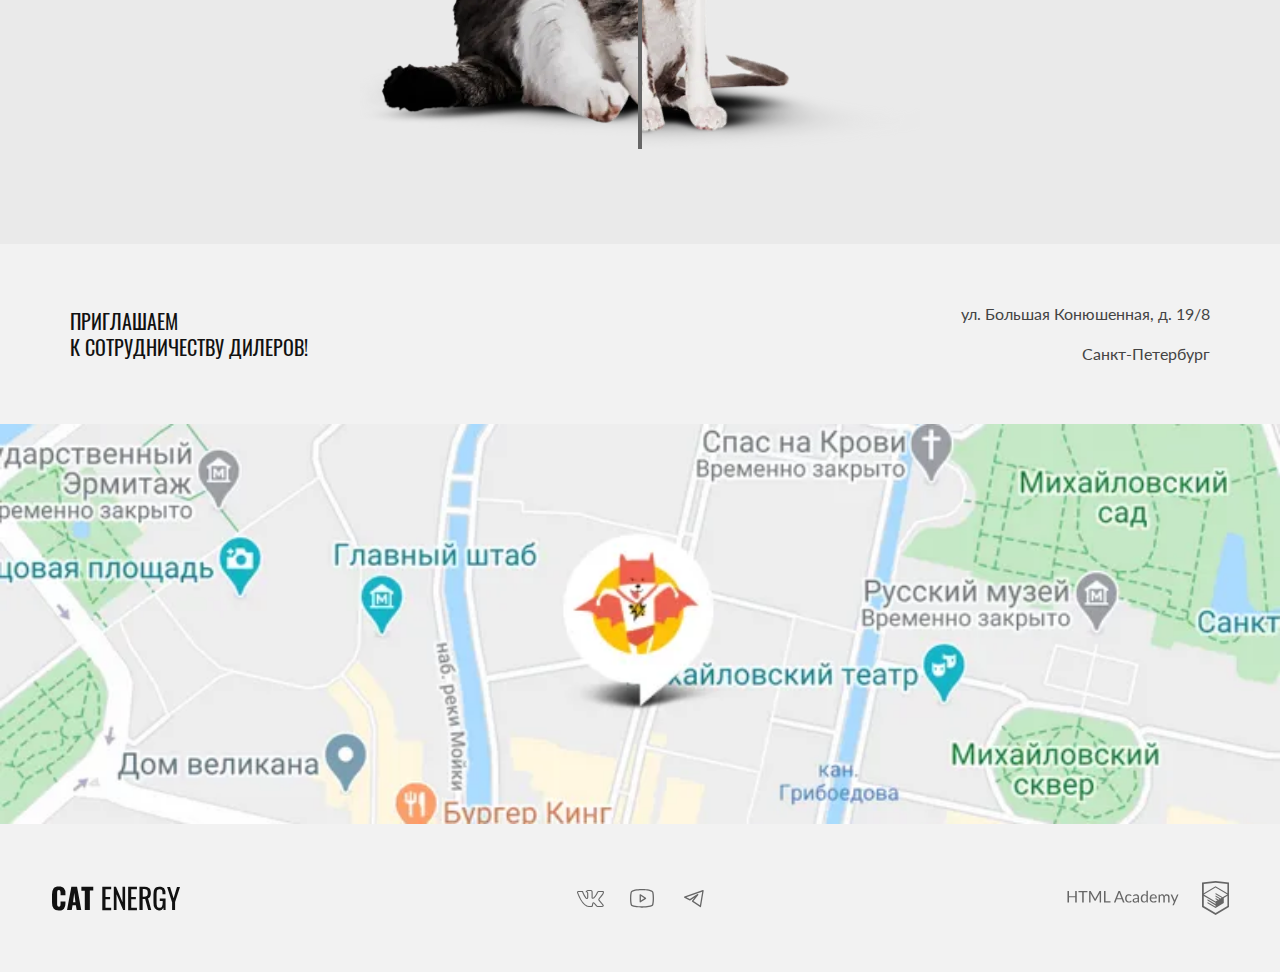
==== commit f80b64f6: "Deploying to gh-pages from @ KseniaTry/2470749-cat-energy-31@54bc7f0de72579ca2626e9a3ece314c8f1f1de3" ====
--- a/index.html
+++ b/index.html
@@ -1 +1 @@
-<!DOCTYPE html><html class="page" lang="ru"><head><meta charset="UTF-8"><title>Cat Energy</title><meta name="viewport" content="width=device-width,initial-scale=1"><link rel="stylesheet" href="styles/styles.css"><link rel="icon" href="favicon.ico"><link rel="icon" href="favicons/icon.svg" type="image/svg+xml"><link rel="apple-touch-icon" href="favicons/apple-touch-icon.png"><link rel="manifest" href="manifest.webmanifest"><script src="scripts/index.js" defer="defer"></script></head><body class="page__body"><header class="main-header"><div class="main-header__container"><a class="main-header__logo-image-link logo-image-link" href="index.html"><picture><source media="(min-width: 1440px)" width="70" height="59" type="image/svg+xml" srcset="images/index/cat-energy-logo/cat-energy-logo-desktop.svg"><source media="(min-width: 768px)" width="60" height="50" type="image/svg+xml" srcset="images/index/cat-energy-logo/cat-enegry-logo-tablet.svg"><img class="logo-image-link__icon" src="images/index/cat-energy-logo/cat-energy-logo-mobile.svg" width="33" height="38" alt="Логотип Cat Energy"></picture></a><a class="main-header__logo-text-link logo-text-link" href="index.html"><span class="visually-hidden">Логотип Cat Energy (надпись)</span> </a><button class="main-header__toggle main-header__toggle--close" type="button"><span class="visually-hidden">Открыть меню</span></button></div><nav class="main-header__nav main-nav"><ul class="main-nav__list"><li class="main-nav__item"><a class="main-nav__item-link main-nav__item-link--current" href="index.html">Главная</a></li><li class="main-nav__item"><a class="main-nav__item-link" href="catalog.html">Каталог продукции</a></li><li class="main-nav__item"><a class="main-nav__item-link" href="#">Подбор программы</a></li></ul></nav></header><main class="main-container"><section class="hero"><h1 class="hero__title">Функциональное питание для котов</h1><p class="hero__text">Занялся собой? Займись котом!</p><picture><source media="(min-width: 1440px)" width="552" height="499" type="image/webp" srcset="images/index/hero/index-can-desktop@1x.webp, images/index/hero/index-can-desktop@2x.png 2x"><source media="(min-width: 768px)" width="709" height="609" type="image/webp" srcset="images/index/hero/index-can-tablet@1x.webp, images/index/hero/index-can-tablet@2x.webp 2x"><source width="280" height="270" type="image/webp" srcset="images/index/hero/index-can-mobile@1x.webp, images/index/hero/index-can-mobile@2x.webp 2x"><source media="(min-width: 1440px)" width="552" height="499" type="image/png" srcset="images/index/hero/index-can-desktop@1x.png, images/index/hero/index-can-desktop@2x.png 2x"><source media="(min-width: 768px)" width="709" height="609" type="image/jpeg" srcset="images/index/hero/index-can-tablet@1x.jpg, images/index/hero/index-can-tablet@2x.jpg 2x"><img class="hero__image" src="images/index/hero/index-can-mobile@1x.png" width="280" height="270" srcset="images/index/hero/index-can-mobile@2x.png" alt="Фотография банки с кошачьим кормом Cat Energy"></picture><a class="hero__select button button--primary button--big" href="#">Подобрать программу</a></section><section class="offer"><h2 class="visually-hidden">Варианты питания</h2><article class="offer__item"><h3 class="offer__title offer__title--slim">Похудение</h3><p class="offer__description">Ваш кот весит больше собаки и почти утратил способность лазить по деревьям? Пора на диету! Cat Energy Slim поможет вашему питомцу сбросить лишний вес.</p><a class="offer__link" href="#">Каталог SLIM</a></article><article class="offer__item"><h3 class="offer__title offer__title--fit">Набор массы</h3><p class="offer__description">Заработать авторитет среди дворовых котов и даже собак? Серия Cat Energy Pro поможет вашему коту нарастить необходимые мышцы!</p><a class="offer__link" href="#">Каталог PRO</a></article></section><section class="advantages"><h2 class="advantages__title">Как это работает</h2><ol class="advantages__list"><li class="advantages__item advantages__item--leaf">Функциональное питание содержит только полезные питательные вещества.</li><li class="advantages__item advantages__item--water">Выпускается в виде порошка, который нужно лишь залить кипятком и готово.</li><li class="advantages__item advantages__item--eat">Замените один-два приема обычной еды на наше функциональное питание.</li><li class="advantages__item advantages__item--clock">Уже через месяц наслаждайтесь изменениями к лучшему вашего питомца!</li></ol></section><section class="examples"><h2 class="examples__title">Живой пример</h2><div class="examples__description-container"><p class="examples__text">Борис сбросил 5 кг за 2 месяца, просто заменив свой обычный корм на Cat Energy Slim. Отличный результат без изнуряющих тренировок! При этом он не менял своих привычек и по-прежнему спит по 16 часов в день.</p><dl class="examples__stats"><div class="examples__stats-container"><dt class="examples__number"><span>5</span> кг</dt><dd class="examples__description">снижение веса</dd></div><div class="examples__stats-container"><dt class="examples__number"><span>60</span> дней</dt><dd class="examples__description">затрачено времени</dd></div></dl><p class="examples__summary">Затраты на питание: <span class="examples__summary-price">15 000</span> руб.</p></div><div class="examples__image-container"><picture><source media="(min-width: 768px)" width="560" height="512" type="image/webp" srcset="images/index/cat-before/cat-before-tablet@1x.webp, images/index/cat-before/cat-before-tablet@2x.webp 2x"><source width="280" height="256" type="image/webp" srcset="images/index/cat-before/cat-before-tablet@1x.webp, images/index/cat-before/cat-before-tablet@2x.webp 2x"><source media="(min-width: 768px)" width="560" height="512" type="image/png" srcset="images/index/cat-before/cat-before-tablet@1x.png, images/index/cat-before/cat-before-tablet@2x.png 2x"><img class="examples__image" src="images/index/cat-before/cat-before-mobile@1x.png" width="280" height="256" srcset="images/index/cat-before/cat-before-mobile@2x.png" alt="Фотография толстого кота"></picture><picture><source media="(min-width: 768px)" width="560" height="512" type="image/webp" srcset="images/index/cat-after/cat-after-tablet@1x.webp, images/index/cat-after/cat-after-tablet@2x.webp 2x"><source width="280" height="256" type="image/webp" srcset="images/index/cat-after/cat-after-tablet@1x.webp, images/index/cat-after/cat-after-tablet@2x.webp 2x"><source media="(min-width: 768px)" width="560" height="512" type="image/png" srcset="images/index/cat-after/cat-after-tablet@1x.png, images/index/cat-after/cat-after-tablet@2x.png 2x"><img class="examples__image" src="images/index/cat-after/cat-after-mobile@1x.png" width="280" height="256" srcset="images/index/cat-after/cat-after-mobile@2x.png" alt="Фотография стройного кота"></picture><button class="examples__switch" type="button"><span class="visually-hidden">Ползунок слайдера</span></button></div></section><section class="location"><h2 class="visually-hidden">Где нас найти</h2><div class="location__container"><p class="location__text">Приглашаем к сотрудничеству дилеров!</p><address class="location__address">ул. Большая Конюшенная, д. 19/8<p class="location__city">Санкт-Петербург</p></address></div><div class="location__map-container"><picture><source media="(min-width: 1440px)" width="1440" height="400" type="image/webp" srcset="images/index/map/map-desktop@1x.webp, images/index/map/map-desktop@2x.webp 2x"><source media="(min-width: 768px)" width="768" height="400" type="image/webp" srcset="images/index/map/map-tablet@1x.webp, images/index/map/map-tablet@2x.webp 2x"><source width="320" height="362" type="image/webp" srcset="images/index/map/map-mobile@1x.webp, images/index/map/map-mobile@2x.webp 2x"><source media="(min-width: 1440px)" width="1400" height="400" type="image/png" srcset="images/index/map/map-desktop@1x.png, images/index/map/map-desktop@2x.png 2x"><source media="(min-width: 768px)" width="768" height="400" type="image/png" srcset="images/index/map/map-tablet@1x.png, images/index/map/map-tablet@2x.png 2x"><img class="location__map" src="images/index/map/map-mobile@1x.png" width="320" height="362" srcset="images/index/map/map-mobile@2x.png" alt="Карта с обозначением локации магазина"></picture><picture><source media="(min-width: 768px)" width="113" height="106" type="image/webp" srcset="images/index/map-pin/map-pin-tablet@1x.webp, images/index/map-pin/map-pin-tablet@2x.webp 2x"><source width="57" height="53" type="image/webp" srcset="images/index/map-pin/map-pin-mobile@1x.webp, images/index/map-pin/map-pin-mobile@2x.webp 2x"><source media="(min-width: 768px)" width="113" height="106" type="image/png" srcset="images/index/map-pin/map-pin-tablet@1x.png, images/index/map-pin/map-pin-tablet@2x.png 2x"><img class="location__map-pin-image" src="images/index/map-pin/map-pin-mobile@1x.png" width="57" height="53" srcset="images/index/map-pin/map-pin-mobile@2x.png" alt="Метка расположения магазина на карте"></picture></div></section></main><footer class="main-footer"><div class="main-footer__container"><a class="main-footer__logo-link logo-text-link" href="#"><span class="visually-hidden">Cat Energy</span></a><ul class="main-footer__social-list social-list"><li class="social-list__item"><a class="social-list__link social-list__link--vkontakte" href="https://vk.com/htmlacademy"><span class="visually-hidden">Мы во Vkontakte</span></a></li><li class="social-list__item"><a class="social-list__link social-list__link--youtube" href="https://www.youtube.com/user/htmlacademyru"><span class="visually-hidden">Мы в YouTube</span></a></li><li class="social-list__item"><a class="social-list__link social-list__link--telegram" href="https://t.me/htmlacademy"><span class="visually-hidden">Мы в Telegram</span></a></li></ul><div class="main-footer__developer developer-logo"><a class="developer-logo__link developer-logo__link--logo-title" href="#"><span class="visually-hidden">Надпись HTML-academy</span></a> <a class="developer-logo__link developer-logo__link--logo-image" href="#"><span class="visually-hidden">Логотип HTML-academy</span></a></div></div></footer></body></html>+<!DOCTYPE html><html class="page" lang="ru"><head><meta charset="UTF-8"><title>Cat Energy</title><meta name="viewport" content="width=device-width,initial-scale=1"><link rel="stylesheet" href="styles/styles.css"><link rel="icon" href="favicon.ico"><link rel="icon" href="favicons/icon.svg" type="image/svg+xml"><link rel="apple-touch-icon" href="favicons/apple-touch-icon.png"><link rel="manifest" href="manifest.webmanifest"><script src="scripts/index.js" defer="defer"></script></head><body class="page__body"><header class="main-header"><div class="main-header__logo-container"><a class="main-header__logo-image-link logo-image-link" href="index.html"><picture><source media="(min-width: 1440px)" width="70" height="59" type="image/svg+xml" srcset="images/index/cat-energy-logo/cat-energy-logo-desktop.svg"><source media="(min-width: 768px)" width="60" height="50" type="image/svg+xml" srcset="images/index/cat-energy-logo/cat-enegry-logo-tablet.svg"><img class="logo-image-link__icon" src="images/index/cat-energy-logo/cat-energy-logo-mobile.svg" width="33" height="38" alt="Логотип Cat Energy"></picture></a><a class="main-header__logo-text-link logo-text-link" href="index.html"><span class="visually-hidden">Логотип Cat Energy (надпись)</span></a></div><nav class="main-header__nav main-header__nav--nojs main-nav"><button class="main-header__toggle" type="button"><span class="visually-hidden">Открыть меню</span></button><ul class="main-nav__list"><li class="main-nav__item"><a class="main-nav__item-link main-nav__item-link--designed main-nav__item-link--current" href="index.html">Главная</a></li><li class="main-nav__item"><a class="main-nav__item-link main-nav__item-link--designed" href="catalog.html">Каталог продукции</a></li><li class="main-nav__item"><a class="main-nav__item-link main-nav__item-link--designed" href="#">Подбор программы</a></li></ul></nav></header><main><section class="hero"><h1 class="hero__title">Функциональное питание для котов</h1><p class="hero__text">Занялся собой? Займись котом!</p><picture><source media="(min-width: 1440px)" width="552" height="499" type="image/webp" srcset="images/index/hero/hero-can-desktop@1x.webp, images/index/hero/hero-can-desktop@2x.png 2x"><source media="(min-width: 768px)" width="709" height="609" type="image/webp" srcset="images/index/hero/hero-can-tablet@1x.webp, images/index/hero/hero-can-tablet@2x.webp 2x"><source width="280" height="270" type="image/webp" srcset="images/index/hero/hero-can-mobile@1x.webp, images/index/hero/hero-can-mobile@2x.webp 2x"><source media="(min-width: 1440px)" width="552" height="499" type="image/png" srcset="images/index/hero/hero-can-desktop@1x.png, images/index/hero/hero-can-desktop@2x.png 2x"><source media="(min-width: 768px)" width="709" height="609" type="image/jpeg" srcset="images/index/hero/hero-can-tablet@1x.jpg, images/index/hero/hero-can-tablet@2x.jpg 2x"><img class="hero__image" src="images/index/hero/hero-can-mobile@1x.png" width="280" height="270" srcset="images/index/hero/hero-can-mobile@2x.png" alt="Фотография банки с кошачьим кормом Cat Energy"></picture><a class="hero__select button button--primary" href="program.html">Подобрать программу</a></section><section class="offer"><h2 class="visually-hidden">Варианты питания</h2><article class="offer__item"><h3 class="offer__title offer__title--slim">Похудение</h3><p class="offer__description">Ваш кот весит больше собаки и почти утратил способность лазить по деревьям? Пора на диету! Cat Energy Slim поможет вашему питомцу сбросить лишний вес.</p><a class="offer__link" href="catalog-slim.html">Каталог SLIM</a></article><article class="offer__item"><h3 class="offer__title offer__title--fit">Набор массы</h3><p class="offer__description">Заработать авторитет среди дворовых котов и даже собак? Серия Cat Energy Pro поможет вашему коту нарастить необходимые мышцы!</p><a class="offer__link" href="catalog-fit.html">Каталог PRO</a></article></section><section class="advantages"><h2 class="advantages__title">Как это работает</h2><ol class="advantages__list"><li class="advantages__item advantages__item--leaf"><p class="advantages__text">Функциональное питание содержит только полезные питательные вещества.</p></li><li class="advantages__item advantages__item--water"><p class="advantages__text">Выпускается в виде порошка, который нужно лишь залить кипятком и готово.</p></li><li class="advantages__item advantages__item--eat"><p class="advantages__text">Замените один-два приема обычной еды на наше функциональное питание.</p></li><li class="advantages__item advantages__item--clock"><p class="advantages__text">Уже через месяц наслаждайтесь изменениями к лучшему<br class="advantages__space">вашего питомца!</p></li></ol></section><section class="examples"><h2 class="examples__title">Живой пример</h2><div class="examples__description-container"><p class="examples__text">Борис сбросил 5 кг за 2 месяца, просто заменив свой обычный корм на Cat Energy Slim. Отличный результат без изнуряющих тренировок! При этом он не менял своих привычек и по-прежнему спит по 16 часов в день.</p><dl class="examples__stats"><div class="examples__stats-container"><dt class="examples__number"><span>5</span> кг</dt><dd class="examples__description">снижение веса</dd></div><div class="examples__stats-container"><dt class="examples__number"><span>60</span> дней</dt><dd class="examples__description">затрачено времени</dd></div></dl><p class="examples__summary">Затраты на питание: <span class="examples__summary-price">15 000</span> руб.</p></div><div class="examples__background-container"><div class="examples__image-container"><picture><source media="(min-width: 768px)" width="560" height="512" type="image/webp" srcset="images/index/cat-before/cat-before-tablet@1x.webp, images/index/cat-before/cat-before-tablet@2x.webp 2x"><source width="280" height="256" type="image/webp" srcset="images/index/cat-before/cat-before-tablet@1x.webp, images/index/cat-before/cat-before-tablet@2x.webp 2x"><source media="(min-width: 768px)" width="560" height="512" type="image/png" srcset="images/index/cat-before/cat-before-tablet@1x.png, images/index/cat-before/cat-before-tablet@2x.png 2x"><img class="examples__before-image" src="images/index/cat-before/cat-before-mobile@1x.png" width="280" height="256" srcset="images/index/cat-before/cat-before-mobile@2x.png" alt="Фотография толстого кота"></picture><picture><source media="(min-width: 768px)" width="560" height="512" type="image/webp" srcset="images/index/cat-after/cat-after-tablet@1x.webp, images/index/cat-after/cat-after-tablet@2x.webp 2x"><source width="280" height="256" type="image/webp" srcset="images/index/cat-after/cat-after-tablet@1x.webp, images/index/cat-after/cat-after-tablet@2x.webp 2x"><source media="(min-width: 768px)" width="560" height="512" type="image/png" srcset="images/index/cat-after/cat-after-tablet@1x.png, images/index/cat-after/cat-after-tablet@2x.png 2x"><img class="examples__after-image" src="images/index/cat-after/cat-after-mobile@1x.png" width="280" height="256" srcset="images/index/cat-after/cat-after-mobile@2x.png" alt="Фотография стройного кота"></picture><button class="examples__switch" type="button"><span class="visually-hidden">Ползунок слайдера</span></button></div></div></section><section class="location"><h2 class="visually-hidden">Где нас найти</h2><div class="location__container"><p class="location__text">Приглашаем<br>к сотрудничеству дилеров!</p><address class="location__address">ул. Большая Конюшенная, д. 19/8<p class="location__city">Санкт-Петербург</p></address></div><div class="location__map-container"><iframe class="location__map" src="https://www.google.com/maps/embed?pb=!1m18!1m12!1m3!1d1998.6037876728415!2d30.320472476866446!3d59.93871647491518!2m3!1f0!2f0!3f0!3m2!1i1024!2i768!4f13.1!3m3!1m2!1s0x4696310fca145cc1%3A0x42b32648d8238007!2z0JHQvtC70YzRiNCw0Y8g0JrQvtC90Y7RiNC10L3QvdCw0Y8g0YPQuy4sIDE5LzgsINCh0LDQvdC60YIt0J_QtdGC0LXRgNCx0YPRgNCzLCAxOTExODY!5e0!3m2!1sru!2sru!4v1716064716714!5m2!1sru!2sru" allowfullscreen="" loading="lazy" referrerpolicy="no-referrer-when-downgrade"></iframe></div></section></main><footer class="main-footer"><div class="main-footer__container"><a class="main-footer__logo-link logo-text-link" href="index.html"><span class="visually-hidden">Cat Energy</span></a><ul class="main-footer__social-list social-list"><li class="social-list__item"><a class="social-list__link social-list__link--vkontakte" href="https://vk.com/htmlacademy"><span class="visually-hidden">Мы во Vkontakte</span></a></li><li class="social-list__item"><a class="social-list__link social-list__link--youtube" href="https://www.youtube.com/user/htmlacademyru"><span class="visually-hidden">Мы в YouTube</span></a></li><li class="social-list__item"><a class="social-list__link social-list__link--telegram" href="https://t.me/htmlacademy"><span class="visually-hidden">Мы в Telegram</span></a></li></ul><div class="main-footer__developer developer-logo"><a class="developer-logo__link developer-logo__link--logo-title" href="https://htmlacademy.ru/intensive/adaptive"><span class="visually-hidden">Надпись HTML-academy</span></a> <a class="developer-logo__link developer-logo__link--logo-image" href="https://htmlacademy.ru/intensive/adaptive"><span class="visually-hidden">Логотип HTML-academy</span></a></div></div></footer></body></html>--- a/styles/styles.css
+++ b/styles/styles.css
@@ -1 +1 @@
-@font-face{font-family:Lato;font-weight:400;font-style:normal;src:url(../fonts/lato/Lato-Regular.woff2)format("woff2");font-display:swap}@font-face{font-family:Oswald;font-weight:400;font-style:normal;src:url(../fonts/oswald/oswaldregular.woff2)format("woff2");font-display:swap}*,:after,:before{box-sizing:border-box}body{color:#444;background-color:#fff;font-family:Lato,Arial,sans-serif;font-size:14px;line-height:18px}.visually-hidden{clip:rect(0 0 0 0);border:0;width:1px;height:1px;margin:-1px;padding:0;position:absolute;overflow:hidden}.page__body{min-height:100%;margin:0}.main-header{margin:13px auto 0}@media (width>=768px){.main-header{flex-flow:wrap;justify-content:space-between;align-items:center;width:92%;margin-top:25px;display:flex}}@media (width>=1440px){.main-header{width:85%;margin-top:55px}}.main-header__container{flex-flow:wrap;justify-content:space-between;align-items:center;width:87%;margin:0 auto;display:flex}@media (width>=768px){.main-header__container{justify-content:flex-start;width:25%;margin:0}}.main-header__logo-image-link{margin-right:13px}.main-header__logo-text-link{width:101px;height:18px}@media (width>=1440px){.main-header__logo-text-link{width:118px;height:21px}}@media (width>=768px){.main-header__nav{width:60%}}@media (width>=1440px){.main-header__nav{width:39%}}.logo-text-link{cursor:pointer;background-color:#111;display:block;-webkit-mask-image:url(../icons/stack.svg#cat-energy-text-logo);mask-image:url(../icons/stack.svg#cat-energy-text-logo)}.main-nav{text-transform:uppercase;color:#000;font-family:Oswald,Arial,sans-serif;font-size:18px;line-height:24px}.main-nav__toggle{background-color:#000;width:24px;height:24px;-webkit-mask-image:url(../icons/stack.svg#toggle-icon);mask-image:url(../icons/stack.svg#toggle-icon)}@media (width>=768px){.main-nav__toggle{display:none}}.main-nav__list{margin:0;padding:0;list-style-type:none}@media (width>=768px){.main-nav__list{flex-direction:row;justify-content:space-between;align-items:center;display:flex}}.main-nav__item{text-align:center;border-top:1px solid #e6e6e6;margin:0}@media (width>=768px){.main-nav__item{border:none}}.main-nav__item:after{background-color:#e6e6e6;width:100%;height:1px}.main-nav__item-link{text-decoration:none}.hero{color:#fff;background-color:#68b738;flex-direction:column;justify-content:center;align-items:center;font-family:Oswald,Arial,sans-serif;display:flex}@media (width>=768px){.hero{color:#000;background-color:#fff;width:92%;margin:0 auto}}.hero__title{text-align:center;margin:0;font-size:36px;line-height:36px}.hero__text{text-transform:uppercase;line-height:14px}@media (width>=768px){.hero__select{position:absolute}}.offer{width:87%;margin:0 auto}@media (width>=768px){.offer{width:92%}}@media (width>=1440px){.offer{flex-flow:wrap;justify-content:center;align-items:center;gap:7%;width:85%;margin:82px auto 71px;display:flex}}.offer__item{background-color:#d9d9d9}@media (width>=1440px){.offer__item{width:46%}}.offer__title{color:#000;text-transform:uppercase;font-family:Oswald,Arial,sans-serif;font-size:24px;line-height:37px;position:relative}.offer__title:before{content:"";background-color:#68b738;border-radius:50%;width:50px;height:50px;display:block;position:absolute}.offer__title--slim:after{content:"";background-image:url(../icons/stack.svg#cat-slim);background-repeat:no-repeat;width:36px;height:50px;display:block;position:absolute;transform:translateY(-40px)translate(7px)}.offer__title--fit:after{content:"";background-image:url(../icons/stack.svg#cat-pro);background-repeat:no-repeat;width:67px;height:28px;display:block;position:absolute;transform:translateY(-25px)translate(-8px)}.offer__link{color:#000;font-family:Oswald,Arial,sans-serif;font-size:16px;line-height:16px;text-decoration:none}.offer__link:after{content:"";background-color:#000;width:32px;height:10px;display:block;-webkit-mask-image:url(../icons/stack.svg#arrow-icon);mask-image:url(../icons/stack.svg#arrow-icon)}.advantages{width:87%;margin:0 auto 49px}.advantages__title{color:#000;font-family:Oswald,Arial,sans-serif;font-size:36px;line-height:40px}.advantages__list{margin:0;padding:0;list-style-type:none}.advantages__item:before{content:"";background-color:#68b738;background-position:50%;background-repeat:no-repeat;background-size:40%;width:60px;height:60px;display:block}.advantages__item--leaf:before{background-image:url(../icons/stack.svg#leaf-icon)}.advantages__item--water:before{background-image:url(../icons/stack.svg#water-icon)}.advantages__item--eat:before{background-image:url(../icons/stack.svg#eat-icon)}.advantages__item--clock:before{background-image:url(../icons/stack.svg#clock-icon)}@media (width>=768px){.advantages{margin-bottom:47px}.advantages__list{flex-flow:wrap;justify-content:flex-start;align-items:center;gap:18%;display:flex}.advantages__item{width:32%;margin-bottom:37px}.advantages__item:last-child{margin-bottom:0}}@media (width>=1440px){.advantages{margin-bottom:69px}.advantages__list{flex-wrap:nowrap;justify-content:space-between;gap:0}.advantages__item{width:20%}}.examples{background-color:#eaeaea;padding:25px 0 40px}@media (width>=768px){.examples{background-color:#fff;border-top:1px solid #e6e6e6;padding:45px 0 0}}@media (width>=1440px){.examples{width:100%}}.examples__description-container{width:87%;margin:0 auto}@media (width>=768px){.examples__description-container{flex-flow:wrap;justify-content:space-between;align-items:center;width:92%;display:flex}}@media (width>=1440px){.examples__description-container{background-color:#f2f2f2;grid-template-rows:1fr;grid-template-columns:1fr 30% 55% 1fr;width:100%;padding:70px 0 75px;display:grid}}.examples__title{color:#000;width:87%;margin:0 auto;font-family:Oswald,Arial,sans-serif;font-size:36px;line-height:40px}@media (width>=768px){.examples__title{width:92%}}@media (width>=1440px){.examples__title{width:85%;margin-bottom:76px}}.examples__text{font-size:16px;line-height:24px}@media (width>=768px){.examples__text{width:100%}}@media (width>=1440px){.examples__text{grid-column:2/3}}.examples__stats-container{border:1px solid #cdcdcd;border-radius:5px;flex-direction:row;justify-content:center;align-items:center;width:44%;padding:14px 0 18px;display:flex;position:relative}@media (width>=768px){.examples__stats-container{width:44%;padding:15px 0 20px}}@media (width>=1440px){.examples__stats-container{width:37%}}.examples__stats{flex-direction:row;justify-content:space-between;align-items:center;margin-bottom:34px;display:flex}@media (width>=768px){.examples__stats{width:50%;margin-bottom:0}}@media (width>=1440px){.examples__stats{grid-column:2/3;justify-content:flex-start;gap:10%;width:100%}}.examples__number{color:#000;text-transform:uppercase;font-family:Oswald,Arial,sans-serif;font-size:24px;line-height:24px}.examples__description{text-align:center;background-color:#eaeaea;font-size:12px;line-height:12px;position:absolute;transform:translateY(100%)translateY(8px)translate(-20px);box-shadow:0 0 0 5px #eaeaea}@media (width>=768px){.examples__description{background-color:#fff;transform:translateY(100%)translateY(20px)translate(-20px);box-shadow:0 0 0 10px #fff}}@media (width>=1440px){.examples__description{background-color:#f2f2f2;box-shadow:0 0 0 10px #f2f2f2}}.examples__summary{text-align:center;width:100%;font-family:Oswald,Arial,sans-serif;line-height:20px}@media (width>=768px){.examples__summary{width:25%}}@media (width>=1440px){.examples__summary{grid-column:2/3;width:50%}}.examples__image-container{width:87%;margin:0 auto}@media (width>=1440px){.examples__image-container{position:absolute;top:100%;left:50%}}.examples__switch{cursor:pointer;background-color:#fff;border:2px solid #666;border-radius:50%;width:40px;height:40px;display:block;position:relative}.examples__switch:after{content:"";background-color:#666;width:24px;height:18px;display:block;position:absolute;transform:translateY(-50%);-webkit-mask-image:url(../icons/stack.svg#slider-arrows);mask-image:url(../icons/stack.svg#slider-arrows);-webkit-mask-repeat:no-repeat;mask-repeat:no-repeat}.location__container{flex-direction:row;justify-content:center;align-items:center;width:87%;margin:0 auto;padding:26px 0;display:flex}@media (width>=768px){.location__container{justify-content:space-between;width:92%;padding:61px 70px}}@media (width>=1440px){.location__container{z-index:1;background-color:#fff;width:39%;padding:50px 78px;position:absolute;transform:translate(110px)translateY(95px)}}.location__text{color:#111;text-transform:uppercase;width:50%;font-family:Oswald,Arial,sans-serif;font-size:16px;line-height:20px}@media (width>=768px){.location__text{width:23%}}@media (width>=1440px){.location__text{width:28%}}.location__address{width:50%;line-height:20px}@media (width>=768px){.location__address{width:22%}}@media (width>=1440px){.location__address{width:35%}}.location__city{margin:0}.location__map-container{width:100%}.location__map{position:relative}.location__map-pin-image{position:absolute;transform:translate(-186px)translateY(138px)}.products{width:87%;margin:0 auto}@media (width>=768px){.products{width:92%}}@media (width>=1440px){.products{width:85%}}@media (width>=768px){.products__container{grid-template-columns:repeat(2,1fr);column-gap:60px;display:grid}}@media (width>=1440px){.products__container{grid-template-columns:repeat(4,1fr);column-gap:80px;display:grid}}.products__title{color:#000;font-family:Oswald,Arial,sans-serif;font-size:36px;line-height:36px}.card{grid-template-columns:1fr 1fr;display:grid}.card__image-link{grid-area:1/1/3/2;justify-self:center}.card__title-link{color:#222;grid-column:2/3}.card__title{text-transform:uppercase;font-family:Oswald,Arial,sans-serif;font-size:16px;line-height:20px}.card__features-list{grid-column:2/3;margin:0;padding:0;list-style-type:none}.card__item{font-size:12px;line-height:16px}.card__order{grid-column:1/3}.show-more-card{flex-direction:column;justify-content:flex-end;align-items:center;display:flex}.show-more-card__title{color:#111;text-transform:uppercase;font-family:Oswald,Arial,sans-serif;font-size:16px;line-height:20px}.show-more-card__text{font-size:12px;line-height:16px}.show-more-card__to-all{width:100%}.extra-products{width:87%;margin:0 auto}@media (width>=768px){.extra-products{width:92%}}@media (width>=1440px){.extra-products{grid-template-columns:1fr 20%;column-gap:80px;width:85%;display:grid}}.extra-products__title{font-family:Oswald,Arial,sans-serif;font-size:24px;line-height:24px}@media (width>=1440px){.extra-products__title{grid-column:1/3}.extra-products__card{grid-column:1/2}.extra-products__promo{grid-area:2/2/6/3}}.extra-card{grid-template-columns:repeat(2,1fr);line-height:14px;display:grid}@media (width>=768px){.extra-card{grid-template-columns:1fr 1fr 91px;align-items:center}}@media (width>=1440px){.extra-card{grid-template-columns:1fr 1fr 91px 244px;align-items:center;column-gap:40px}}.extra-card__name{color:#222;text-transform:uppercase;grid-column:1/3;font-family:Oswald,Arial,sans-serif;font-size:16px;line-height:16px}@media (width>=768px){.extra-card__name{grid-column:1/2}}@media (width>=1440px){.extra-card__name{grid-column:1/2}}.extra-card__price{grid-column:2/3}@media (width>=768px){.extra-card__price{grid-column:3/4;justify-self:end}}@media (width>=1440px){.extra-card__price{grid-column:3/4;justify-self:end}}.extra-card__value{grid-column:1/2}@media (width>=768px){.extra-card__value{grid-column:2/3;justify-self:end}}@media (width>=1440px){.extra-card__value{grid-column:2/3;justify-self:start}}.extra-card__order{grid-column:1/3}@media (width>=768px){.extra-card__order{grid-column:1/4}}@media (width>=1440px){.extra-card__order{grid-column:4/5}}.promo__text{color:#fff;background-color:#68b738;font-size:16px;line-height:20px}.promo__text:before{content:"";background-image:url(../icons/stack.svg#gift-icon);width:78px;height:80px;display:block}.subscription{width:87%;margin:0 auto;font-family:Oswald,Arial,sans-serif}@media (width>=768px){.subscription{width:92%}}@media (width>=1440px){.subscription{width:85%}}.subscription__title{color:#000;font-size:24px;line-height:24px}.subscription__text{text-align:center;font-size:16px;line-height:24px}@media (width>=768px){.subscription__email-form{flex-direction:row;justify-content:center;align-items:center;margin:0 auto;display:flex}}.subscription__input{text-transform:uppercase;width:100%;font-size:20px;line-height:30px}@media (width>=768px){.subscription__input{width:376px;height:56px;margin:0}}@media (width>=1440px){.subscription__input{width:496px}}.subscription__subscribe{width:100%}@media (width>=768px){.subscription__subscribe{width:256px;height:56px}}.main-footer{background-color:#f2f2f2}.main-footer__container{flex-direction:column;justify-content:space-between;align-items:center;width:87%;margin:0 auto;padding:40px 0;display:flex}@media (width>=768px){.main-footer__container{flex-direction:row;width:92%;padding:55px 0}}@media (width>=1440px){.main-footer__container{width:85%;padding:66px 0}}.main-footer__logo-link{width:128px;height:24px}@media (width>=1440px){.main-footer__logo-link{width:118px;height:21px}}.main-footer__social-list{flex-direction:row;justify-content:center;align-items:center;gap:24px;display:flex}@media (width>=768px){.main-footer__social-list{width:132px}}.main-footer__developer{flex-direction:row;justify-content:space-between;align-items:center;width:100%;display:flex}@media (width>=768px){.main-footer__developer{width:168px}}.social-list{margin:0;padding:0;list-style-type:none}.social-list__link{cursor:pointer;background-color:#666;width:28px;height:22px;display:block}.social-list__link--vkontakte{-webkit-mask-image:url(../icons/stack.svg#vkontakte);mask-image:url(../icons/stack.svg#vkontakte)}.social-list__link--youtube{-webkit-mask-image:url(../icons/stack.svg#youtube);mask-image:url(../icons/stack.svg#youtube)}.social-list__link--telegram{-webkit-mask-image:url(../icons/stack.svg#telegram);mask-image:url(../icons/stack.svg#telegram)}.developer-logo__link{cursor:pointer;background-color:#666;display:block}.developer-logo__link--logo-title{width:113px;height:20px;-webkit-mask-image:url(../icons/stack.svg#html-academy-text-logo);mask-image:url(../icons/stack.svg#html-academy-text-logo)}.developer-logo__link--logo-image{width:27px;height:34px;-webkit-mask-image:url(../icons/stack.svg#html-academy-logo);mask-image:url(../icons/stack.svg#html-academy-logo)}.button{text-transform:uppercase;border:none;padding:10px;font-family:Oswald,Arial,sans-serif;font-size:16px;line-height:20px;display:block}.button--primary{color:#fff;background-color:#68b738}.button--secondary{color:#444;background-color:#f2f2f2}.button--big{font-size:20px;line-height:26px}+@font-face{font-family:Lato;font-weight:400;font-style:normal;src:url(../fonts/lato/Lato-Regular.woff2)format("woff2");font-display:swap}@font-face{font-family:Oswald;font-weight:400;font-style:normal;src:url(../fonts/oswald/oswaldregular.woff2)format("woff2");font-display:swap}*,:after,:before{box-sizing:border-box}body{color:#444;background-color:#fff;font-family:Lato,Arial,sans-serif;font-size:14px;line-height:18px}picture,source{display:contents}.visually-hidden{clip:rect(0 0 0 0);border:0;width:1px;height:1px;margin:-1px;padding:0;position:absolute;overflow:hidden}.button{text-transform:uppercase;text-align:center;border:none;padding:10px;font-family:Oswald,Arial,sans-serif;font-size:16px;line-height:20px;text-decoration:none;display:block}.button--primary{color:#fff;background-color:#68b738}.button--primary:hover,.button--primary:focus{background-color:#5eaa2f}.button--primary:active{color:#ffffff4d;background-color:#5eaa2f}.button--secondary{color:#444;background-color:#f2f2f2}.button--secondary:hover,.button--secondary:focus,.button--secondary:active{background-color:#ebebeb}.button--big{padding:15px;font-size:20px;line-height:26px}.page__body{min-height:100%;margin:0}.logo-image-link:hover .logo-image-link__icon,.logo-image-link:focus .logo-image-link__icon{opacity:.8}.logo-image-link:active .logo-image-link__icon{opacity:.6}.logo-text-link{cursor:pointer;background-color:#111;width:101px;height:21px;display:block;-webkit-mask-image:url(../icons/stack.svg#cat-energy-text-logo);mask-image:url(../icons/stack.svg#cat-energy-text-logo)}.logo-text-link:hover,.logo-text-link:focus{background-color:#3e3e3e}.logo-text-link:active{background-color:#6b6b6b}.main-header{margin:0 auto}@media (width>=768px){.main-header{flex-flow:wrap;justify-content:space-between;align-items:center;width:92%;margin:24px auto;display:flex}}@media (width>=1440px){.main-header{width:85%;margin-top:54px;margin-bottom:29px}}.main-header__logo-container{grid-template-columns:auto auto 1fr;place-items:center;width:87%;margin:13px auto 11px;display:grid}@media (width>=768px){.main-header__logo-container{flex-flow:wrap;justify-content:flex-start;align-items:center;width:25%;margin:0;display:flex}}.main-header__logo-image-link{grid-column:1/2;justify-self:start}@media (width>=768px){.main-header__logo-image-link{margin-right:13px}}.main-header__logo-text-link{grid-column:3/4}@media (width<=767px){.main-header__logo-text-link{margin-left:-35px}}@media (width>=1440px){.main-header__logo-text-link{width:120px;height:24px}}.main-header__logo-text-link:hover,.main-header__logo-text-link:focus{fill-opacity:.8}.main-header__logo-text-link:active{fill-opacity:.6}@media (width>=768px){.main-header__nav{width:62%}}@media (width>=1440px){.main-header__nav{width:39%}}.main-header__toggle{background-color:#000;border:none;width:24px;height:2px;position:absolute;top:30px;right:21px}.main-header__toggle:after,.main-header__toggle:before{content:"";z-index:2;background-color:#000;width:24px;height:2px;position:absolute;top:6px;right:0}.main-header__toggle:after{top:8px}.main-header__toggle:before{top:-8px}@media (width>=768px){.main-header__toggle{display:none}}.main-header__nav--opened .main-header__toggle{transform:rotate(-45deg)}.main-header__nav--opened .main-header__toggle:after{top:0;transform:rotate(90deg)}.main-header__nav--opened .main-header__toggle:before{display:none}@media (width<=767px){.main-header__nav--opened .main-nav__list{z-index:2;background-color:#fff;width:100%;display:block;position:absolute}.main-header__nav--opened .main-header{margin-bottom:0}.main-header__nav--nojs .main-nav__list{display:block;position:static}}.main-nav{text-transform:uppercase;color:#000;font-family:Oswald,Arial,sans-serif;font-size:18px;line-height:24px}@media (width>=1440px){.main-nav{font-size:20px;line-height:30px}}.main-nav__list{margin:0;padding:0;list-style-type:none}@media (width<=767px){.main-nav__list{display:none}}@media (width>=768px){.main-nav__list{flex-wrap:wrap;align-items:center;gap:32px;display:flex}}.main-nav__item{text-align:center;border-top:1px solid #e6e6e6;margin:0;padding:22px 30px}@media (width>=768px){.main-nav__item{border:none;padding:0}}@media (width>=1440px){.main-nav__item:first-child{margin-left:-2px}}@media (width>=768px){.main-nav__item:last-child{padding-left:1px}}.main-nav__item:after{background-color:#e6e6e6;width:100%;height:1px}.main-nav__item-link{color:#000;text-decoration:none}.main-nav__item-link:hover,.main-nav__item-link:focus{opacity:.6}.main-nav__item-link:active{opacity:.3}@media (width>=1440px){.main-nav__item-link--designed{color:#fff}}@media (width>=768px){.main-nav__item-link--current{position:relative}.main-nav__item-link--current:after{content:"";background-color:#68b738;width:100%;height:2px;display:block;position:absolute;bottom:-8px}}@media (width>=1440px){.main-nav__item-link--designed.main-nav__item-link--current:after{background-color:#fff}}.hero{color:#fff;margin:0 auto 20px;padding-top:27px;font-family:Oswald,Arial,sans-serif}@media (width<=767px){.hero{flex-direction:column;justify-content:center;align-items:center;display:flex;position:relative}}@media (width>=768px){.hero{color:#000;background-color:#fff;margin:0;padding:40px 30px 0 120px;position:relative}}@media (width>=768px) and (width>=1440px){.hero{padding:0}}@media (width>=1440px){.hero{background-color:#0000;flex-flow:column wrap;justify-content:center;align-items:start;width:30%;margin-bottom:215px;margin-left:190px;margin-right:23%;padding-top:78px;display:flex;position:static}}@media (width<=767px){.hero:before{content:"";z-index:-1;background-image:-webkit-image-set(url(../images/index/hero/hero-background-mobile@1x.webp) 1x type("image/webp"),url(../images/index/hero/hero-background-mobile@2x.webp) 2x type("image/webp"),url(../images/index/hero/hero-background-mobile@1x.jpg) 1x type("image/jpg"),url(../images/index/hero/hero-background-mobile@2x.jpg) 2x type("image/jpg")),-webkit-linear-gradient(90deg,#4f4e53 50%,#0000 50%),-webkit-linear-gradient(270deg,#3f3e44 50%,#0000 50%);background-image:image-set("../images/index/hero/hero-background-mobile@1x.webp" 1x type("image/webp"),"../images/index/hero/hero-background-mobile@2x.webp" 2x type("image/webp"),"../images/index/hero/hero-background-mobile@1x.jpg" 1x type("image/jpg"),"../images/index/hero/hero-background-mobile@2x.jpg" 2x type("image/jpg")),linear-gradient(90deg,#4f4e53 50%,#0000 50%),linear-gradient(270deg,#3f3e44 50%,#0000 50%);background-position:50%,0,100%;background-repeat:no-repeat;background-size:contain,100%,100%;width:100%;height:302px;display:block;position:absolute;top:0;right:0;box-shadow:inset 0 0 0 100vh #68b738cc}}@media (width>=1440px){.hero:before{content:"";z-index:-1;background-image:-webkit-image-set(url(../images/index/hero/hero-background-desktop@1x.webp) 1x type("image/webp"),url(../images/index/hero/hero-background-desktop@2x.webp) 2x type("image/webp"),url(../images/index/hero/hero-background-desktop@1x.jpg) 1x type("image/jpg"),url(../images/index/hero/hero-background-desktop@2x.jpg) 2x type("image/jpg")),-webkit-linear-gradient(90deg,#0000 20%,#3c3a3f 20%);background-image:image-set("../images/index/hero/hero-background-desktop@1x.webp" 1x type("image/webp"),"../images/index/hero/hero-background-desktop@2x.webp" 2x type("image/webp"),"../images/index/hero/hero-background-desktop@1x.jpg" 1x type("image/jpg"),"../images/index/hero/hero-background-desktop@2x.jpg" 2x type("image/jpg")),linear-gradient(90deg,#0000 20%,#3c3a3f 20%);background-position:0,100%;background-repeat:no-repeat;background-size:1041px 695px,100%;width:50%;height:694px;display:block;position:absolute;top:0;right:0;box-shadow:inset 0 0 0 100vh #68b738cc}}.hero__title{text-align:center;width:90%;margin:0 auto 25px;font-size:36px;font-weight:400;line-height:36px}@media (width>=768px){.hero__title{text-align:start;width:70%;margin:0 0 40px;font-size:60px;line-height:60px}}@media (width>=1440px){.hero__title{width:100%;margin-bottom:41px}}.hero__text{text-transform:uppercase;text-align:center;width:80%;margin:0 auto 30px;line-height:14px}@media (width>=768px){.hero__text{text-align:start;margin:0 0 21px;font-size:20px;line-height:20px}}@media (width>=1440px){.hero__text{margin-bottom:53px}}.hero__image{display:block}@media (width>=768px){.hero__image{margin:0 auto 0 -91px}}@media (width>=1440px){.hero__image{position:absolute;top:17%;left:44%;transform:translate(15px)translateY(-3px)}}.hero__select{width:280px;min-height:40px}@media (width>=768px){.hero__select{width:244px;min-height:54px;font-size:20px;line-height:30px;position:absolute;top:270px;left:120px}}@media (width>=1440px){.hero__select{position:static}}.offer{width:87%;margin:0 auto 20px}@media (width>=768px){.offer{width:92%;margin-bottom:43px}}@media (width>=1440px){.offer{flex-flow:wrap;justify-content:center;align-items:center;gap:7%;width:85%;margin-bottom:71px;padding-top:50px;display:flex}}.offer__item{background-color:#f2f2f2;margin-bottom:17px;padding:30px 20px 18px}@media (width>=768px){.offer__item{margin-bottom:30px;padding:77px 51px 53px}}@media (width>=1440px){.offer__item{width:46%;margin-bottom:0;padding:41px 49px 54px}}.offer__title{color:#000;text-transform:uppercase;margin:0;padding:0 0 30px 70px;font-family:Oswald,Arial,sans-serif;font-size:24px;font-weight:400;line-height:37px;position:relative}@media (width>=768px){.offer__title{padding:0 0 24px;font-size:36px;line-height:36px}}@media (width>=1440px){.offer__title{padding:36px 0 74px 162px}}.offer__title:before{content:"";background-color:#68b738;border-radius:50%;width:50px;height:50px;display:block;position:absolute;top:-3px;left:0}@media (width>=768px) and (width<=1439px){.offer__title:before{width:200px;height:200px;top:14px;left:65%}}@media (width>=1440px){.offer__title:before{width:100px;height:100px;top:7px}}.offer__title--slim:after{content:"";background-image:url(../icons/stack.svg#cat-slim);background-repeat:no-repeat;width:36px;height:50px;display:block;position:absolute;top:0;left:0;transform:translateY(-6px)translate(6px)}@media (width>=768px) and (width<=1439px){.offer__title--slim:after{width:140px;height:194px;top:10px;left:69%}}@media (width>=1440px){.offer__title--slim:after{width:70px;height:97px;transform:translate(14px)}}.offer__title--fit:after{content:"";background-image:url(../icons/stack.svg#cat-pro);background-repeat:no-repeat;width:67px;height:28px;display:block;position:absolute;top:0;left:0;transform:translateY(7px)translate(-8px)}@media (width>=768px) and (width<=1439px){.offer__title--fit:after{width:268px;height:112px;top:50px;left:61%}}@media (width>=1440px){.offer__title--fit:after{width:134px;height:56px;transform:translateY(27px)translate(-17px)}}.offer__description{margin:0;padding-bottom:43px;position:relative}@media (width>=768px){.offer__description{width:56%;padding-bottom:52px;font-size:16px;line-height:24px}}@media (width>=1440px){.offer__description{width:100%;padding-bottom:27px}}@media (width<=767px){.offer__description:after{content:"";background-color:#d9d9d9;width:100%;height:1px;display:block;position:absolute;bottom:19px}}.offer__link{color:#000;text-transform:uppercase;margin-bottom:5px;font-family:Oswald,Arial,sans-serif;font-size:16px;line-height:16px;text-decoration:none;display:block;position:relative}@media (width>=768px){.offer__link{font-size:20px;line-height:30px}}.offer__link:active{opacity:.3}.offer__link:after{content:"";background-color:#000;width:35px;height:12px;margin-left:15px;position:absolute;top:2px;-webkit-mask-image:url(../icons/stack.svg#arrow-icon);mask-image:url(../icons/stack.svg#arrow-icon)}@media (width>=768px){.offer__link:after{margin-left:25px;top:9px}}.advantages{width:87%;margin:0 auto 49px}@media (width>=768px){.advantages{width:92%;margin-bottom:5px}}@media (width>=1440px){.advantages{width:85%;margin-bottom:81px}}.advantages__title{color:#000;margin:0 0 38px;font-family:Oswald,Arial,sans-serif;font-size:36px;font-weight:400;line-height:40px}@media (width>=768px){.advantages__title{font-size:60px;line-height:60px}}.advantages__list{margin:0;padding:0;list-style-type:none}@media (width>=768px){.advantages__list{counter-reset:item;flex-flow:wrap;justify-content:flex-start;align-items:center;gap:19%;display:flex}}@media (width>=1440px){.advantages__list{justify-content:flex-start;gap:80px}}.advantages__item{margin-bottom:20px;position:relative}@media (width>=768px){.advantages__item{width:35%;margin-bottom:55px}}@media (width>=1440px){.advantages__item{width:20%;margin-bottom:0}}@media (width>=768px){.advantages__item:after{content:counter(item);counter-increment:item;z-index:-1;color:#f2f2f2;font-family:Oswald,Arial,sans-serif;font-size:280px;display:block;position:absolute;top:125px;left:47%}}.advantages__item:before{content:"";background-color:#68b738;background-position:50%;background-repeat:no-repeat;background-size:40%;width:60px;height:60px;display:block;position:absolute;top:0;left:0}@media (width>=768px){.advantages__item:before{background-size:34%;width:80px;height:80px;top:34px}}.advantages__item--leaf:before{background-image:url(../icons/stack.svg#leaf-icon)}.advantages__item--water:before{background-image:url(../icons/stack.svg#water-icon)}.advantages__item--eat:before{background-image:url(../icons/stack.svg#eat-icon)}.advantages__item--clock:before{background-image:url(../icons/stack.svg#clock-icon)}.advantages__text{margin:0;padding:2px 0 4px 80px}@media (width>=768px){.advantages__text{padding:145px 0 44px;font-size:16px;line-height:24px}}@media (width<=767px){.advantages__space{display:none}}.examples{background-color:#eaeaea;padding:25px 0 40px}@media (width>=768px){.examples{background-color:#fff;border-top:1px solid #e6e6e6;padding:45px 0 0;position:relative}}@media (width>=1440px){.examples{border-top:none;width:100%;padding:0}}.examples__description-container{width:87%;margin:0 auto}@media (width>=768px){.examples__description-container{flex-flow:wrap;justify-content:space-between;align-items:center;width:92%;margin-bottom:255px;display:flex}}@media (width>=1440px){.examples__description-container{background-color:#f2f2f2;grid-template-rows:1fr;grid-template-columns:1fr 30% 55% 1fr;width:100%;margin-bottom:0;padding:72px 0 70px;display:grid}}.examples__title{color:#000;width:87%;margin:0 auto 40px;font-family:Oswald,Arial,sans-serif;font-size:36px;font-weight:400;line-height:40px}@media (width>=768px){.examples__title{width:92%;margin-bottom:60px;font-size:60px;line-height:60px}}@media (width>=1440px){.examples__title{width:85%;margin-bottom:75px}}.examples__text{margin:0 0 20px}@media (width>=768px){.examples__text{width:100%;margin-bottom:55px;font-size:16px;line-height:24px}}@media (width>=1440px){.examples__text{grid-column:2/3;margin-bottom:69px}}.examples__stats-container{border:1px solid #cdcdcd;border-radius:5px;flex-direction:row;justify-content:center;align-items:center;width:44%;padding:14px 0 18px;display:flex;position:relative}@media (width>=768px){.examples__stats-container{width:52%;padding:15px 0 18px}}@media (width>=1440px){.examples__stats-container{width:38%}}.examples__stats{flex-direction:row;justify-content:space-between;align-items:center;margin:0 0 34px;display:flex}@media (width>=768px){.examples__stats{gap:45px;width:52%;margin-bottom:0}}@media (width>=1440px){.examples__stats{grid-column:2/3;justify-content:flex-start;gap:9%;width:100%;margin-bottom:57px}}.examples__number{color:#000;text-transform:uppercase;font-family:Oswald,Arial,sans-serif;font-size:24px;line-height:24px}@media (width>=768px){.examples__number{font-size:30px;line-height:37px}}.examples__description{text-align:center;background-color:#eaeaea;width:90px;margin:0;padding:0 5px;font-size:12px;line-height:12px;position:absolute;transform:translateY(100%)translateY(10px)}@media (width>=768px){.examples__description{background-color:#fff;width:auto;padding:0 7px;font-size:14px;line-height:14px;transform:translateY(100%)translateY(21px)}}@media (width>=1440px){.examples__description{background-color:#f2f2f2}}.examples__summary{text-align:center;text-transform:uppercase;width:100%;margin:0 0 20px;font-family:Oswald,Arial,sans-serif;line-height:20px}@media (width>=768px){.examples__summary{text-align:right;width:25%;margin:0;font-size:20px;line-height:28px}}@media (width>=1440px){.examples__summary{text-align:left;grid-column:2/3;width:100%;padding-left:3px}}@media (width>=768px){.examples__summary-price{margin-left:63px}.examples__background-container{background-color:#eaeaea;height:462px}}@media (width>=1440px){.examples__background-container{background-color:#0000;height:512px;position:absolute;top:40%;left:60%;transform:translate(-50%,-50%)}}.examples__image-container{grid-template-columns:repeat(2,140px);width:280px;margin:0 auto;display:grid;position:relative}@media (width>=768px){.examples__image-container{grid-template-columns:280px 0 280px;width:560px;position:absolute;top:67%;left:50%;transform:translate(-50%,-50%)}}@media (width>=1440px){.examples__image-container{top:53%;left:185px;transform:translate(-50%,-50%)}}.examples__before-image{object-fit:cover;object-position:left;grid-column:1/2;width:140px;height:256px}@media (width>=768px){.examples__before-image{width:280px;height:512px}}.examples__after-image{object-fit:cover;object-position:right;grid-column:2/3;width:140px;height:256px}@media (width>=768px){.examples__after-image{width:280px;height:512px}}.examples__switch{cursor:pointer;background-color:#fff;border:2px solid #666;border-radius:50%;width:40px;height:40px;display:block;position:absolute;top:50%;left:50%;transform:translate(-50%,-50%)}.examples__switch:after{content:"";background-color:#666;width:24px;height:18px;position:absolute;top:50%;left:50%;transform:translate(-50%,-50%);-webkit-mask-image:url(../icons/stack.svg#slider-arrows);mask-image:url(../icons/stack.svg#slider-arrows);-webkit-mask-repeat:no-repeat;mask-repeat:no-repeat}.examples__switch:before{content:"";background-image:linear-gradient(#666 110px,#0000 110px 147px,#666 147px);width:4px;height:256px;position:absolute;top:-110px;right:16px}@media (width>=768px){.examples__switch:before{background-image:linear-gradient(#666 240px,#0000 240px 276px,#666 276px);height:512px;top:-240px}}.examples__switch:hover{border-color:#68b738}.examples__switch:hover:after{background-color:#68b738}.examples__switch:hover:before{background-image:linear-gradient(#68b738 110px,#0000 110px 147px,#68b738 147px)}@media (width>=768px){.examples__switch:hover:before{background-image:linear-gradient(#68b738 240px,#0000 240px 276px,#68b738 276px)}}.examples__switch:active{border-color:#5eaa2f99}.examples__switch:active:after{background-color:#5eaa2f99}.examples__switch:active:before{background-image:linear-gradient(#5eaa2f99 110px,#0000 110px 147px,#5eaa2f99 147px)}@media (width>=768px){.examples__switch:active:before{background-image:linear-gradient(#5eaa2f99 240px,#0000 240px 276px,#5eaa2f99 276px)}}.location{background-color:#f2f2f2}.location__container{background-color:#f2f2f2;flex-flow:wrap;justify-content:space-between;align-items:center;gap:10px;width:87%;margin:0 auto;padding:25px 0;display:flex}@media (width>=768px){.location__container{justify-content:space-between;width:100%;padding:60px 70px}}@media (width>=1440px){.location__container{z-index:1;background-color:#fff;width:39%;padding:61px 79px;position:absolute;transform:translate(111px)translateY(93px)}}.location__text{color:#111;text-transform:uppercase;width:46%;margin:0;font-family:Oswald,Arial,sans-serif;font-size:16px;line-height:20px}@media (width>=768px){.location__text{width:25%;font-size:20px;line-height:26px}}@media (width>=1440px){.location__text{width:40%}}.location__address{width:140px;margin:0;font-style:normal;line-height:20px}@media (width>=768px){.location__address{text-align:right;width:30%;font-size:16px;line-height:20px}}@media (width>=1440px){.location__address{text-align:left;width:39%}}.location__city{margin:0}@media (width>=768px){.location__city{margin-top:20px}}.location__map-container{background-image:-webkit-image-set(url(../images/index/map/map-mobile@1x.webp) 1x type("image/webp"),url(../images/index/map/map-mobile@2x.webp) 2x type("image/webp"),url(../images/index/map/map-mobile@1x.png) 1x type("image/png"),url(../images/index/map/map-mobile@2x.png) 2x type("image/png"));background-image:image-set("../images/index/map/map-mobile@1x.webp" 1x type("image/webp"),"../images/index/map/map-mobile@2x.webp" 2x type("image/webp"),"../images/index/map/map-mobile@1x.png" 1x type("image/png"),"../images/index/map/map-mobile@2x.png" 2x type("image/png"));background-position:50%;background-repeat:no-repeat;background-size:cover;width:100%;height:362px;position:relative}@media (width>=768px){.location__map-container{background-image:-webkit-image-set(url(../images/index/map/map-tablet@1x.webp) 1x type("image/webp"),url(../images/index/map/map-tablet@2x.webp) 2x type("image/webp"),url(../images/index/map/map-tablet@1x.png) 1x type("image/png"),url(../images/index/map/map-tablet@2x.png) 2x type("image/png"));background-image:image-set("../images/index/map/map-tablet@1x.webp" 1x type("image/webp"),"../images/index/map/map-tablet@2x.webp" 2x type("image/webp"),"../images/index/map/map-tablet@1x.png" 1x type("image/png"),"../images/index/map/map-tablet@2x.png" 2x type("image/png"));height:400px}}@media (width>=1440px){.location__map-container{background-image:-webkit-image-set(url(../images/index/map/map-desktop@1x.webp) 1x type("image/webp"),url(../images/index/map/map-desktop@2x.webp) 2x type("image/webp"),url(../images/index/map/map-desktop@1x.png) 1x type("image/png"),url(../images/index/map/map-desktop@2x.png) 2x type("image/png"));background-image:image-set("../images/index/map/map-desktop@1x.webp" 1x type("image/webp"),"../images/index/map/map-desktop@2x.webp" 2x type("image/webp"),"../images/index/map/map-desktop@1x.png" 1x type("image/png"),"../images/index/map/map-desktop@2x.png" 2x type("image/png"))}}.location__map{border:none;width:100%;height:100%;display:block}.products{margin-bottom:25px}@media (width>=768px){.products{width:92%;margin:0 auto 74px}}@media (width>=1440px){.products{width:85%;margin-bottom:72px}}@media (width>=768px){.products__container{grid-template-columns:repeat(2,1fr);gap:142px 60px;display:grid}}@media (width>=1440px){.products__container{grid-template-columns:repeat(4,1fr);gap:124px 75px;display:grid}}@media (width<=767px){.products__product-card{padding:20px 20px 25px}}@media (width>=768px){.products__product-card{padding:159px 37px 40px}}@media (width>=1440px){.products__product-card{margin-top:auto;padding:151px 40px 40px}}.products__title{color:#000;margin:40px 0 40px 20px;font-family:Oswald,Arial,sans-serif;font-size:36px;font-weight:400;line-height:36px}@media (width>=768px){.products__title{margin:65px 0 165px;font-size:60px;line-height:60px}}@media (width>=1440px){.products__title{margin-top:70px}}.card{display:grid}@media (width<=767px){.card{border-top:1px solid #ebebeb;grid-template-columns:1fr 1fr}}@media (width>=768px){.card{background-color:#f2f2f2;grid-template-columns:1fr;width:100%;position:relative}}.card__image-link{text-decoration:none}@media (width<=767px){.card__image-link{grid-area:1/1/3/2;place-self:center;padding-bottom:15px}}@media (width>=768px){.card__image-link{flex-direction:row;justify-content:center;align-items:center;width:200px;height:210px;display:flex;position:absolute;top:33px;left:50%;transform:translate(-50%,-50%)}}.card__title-link{color:#222;text-decoration:none}@media (width<=767px){.card__title-link{grid-column:2/3;width:55%}}@media (width>=768px){.card__title-link{justify-self:center;margin-bottom:6px}}@media (width>=1440px){.card__title-link{margin-bottom:10px}}.card__title{text-transform:uppercase;margin:0 0 14px;font-family:Oswald,Arial,sans-serif;font-size:16px;font-weight:400;line-height:20px}@media (width>=768px){.card__title{flex-direction:column;justify-content:center;align-items:center;font-size:20px;line-height:24px;display:flex}}.card__features-list{margin:0;padding:0;list-style-type:none}@media (width<=767px){.card__features-list{grid-column:2/3;margin-bottom:21px}}@media (width>=768px){.card__features-list{margin:0 0 26px}}.card__item{flex-direction:row;justify-content:space-between;align-items:center;font-size:12px;line-height:16px;display:flex}@media (width>=768px){.card__item{border-bottom:1px solid #cdcdcd;margin-bottom:7px;padding-bottom:4px;font-size:16px;line-height:20px}}@media (width>=1440px){.card__item{padding-bottom:6px}}.card__item:last-child{padding-bottom:-2px}.card__order{min-width:169px;min-height:40px}@media (width<=767px){.card__order{grid-column:1/3}}.show-more-card{flex-direction:column;justify-content:flex-end;align-items:center;display:flex;position:relative}@media (width<=767px){.show-more-card{border-top:1px solid #ebebeb;border-bottom:1px solid #ebebeb;padding:77px 20px 25px}}@media (width>=768px){.show-more-card{border:1px solid #ebebeb;padding:160px 37px 40px}}@media (width>=1440px){.show-more-card{border:1px solid #ebebeb;padding-top:150px}}.show-more-card__title{color:#111;text-transform:uppercase;text-align:center;margin:0 0 8px;font-family:Oswald,Arial,sans-serif;font-size:16px;font-weight:400;line-height:20px}.show-more-card__title:after,.show-more-card__title:before{content:"";background-color:#d3d3d3;width:30px;height:2px;display:block;position:absolute;top:37px;left:50%;transform:translate(-15px)}.show-more-card__title:after{transform:rotate(90deg)translateY(15px)}@media (width>=768px){.show-more-card__title{width:70%;margin-bottom:23px;font-size:20px;line-height:24px}.show-more-card__title:after,.show-more-card__title:before{width:60px;top:79px;left:46%}}@media (width>=1440px){.show-more-card__title{width:80%;margin-top:18px;margin-bottom:26px}.show-more-card__title:after,.show-more-card__title:before{top:100px;left:45%}}.show-more-card__text{text-align:center;margin:0 0 21px;font-size:12px;line-height:16px}@media (width>=768px){.show-more-card__text{width:80%;margin-bottom:80px;font-size:16px;line-height:18px}}@media (width>=1440px){.show-more-card__text{width:auto;margin-bottom:90px}}.show-more-card__to-all{width:100%;min-width:169px;min-height:40px}.extra-products{width:87%;margin:0 auto 40px}@media (width>=768px){.extra-products{width:92%;margin-bottom:80px}}@media (width>=1440px){.extra-products{grid-template-columns:1fr 20%;column-gap:80px;width:85%;margin-bottom:93px;display:grid}}.extra-products:last-child(){border-bottom:1px solid #cdcdcd}.extra-products__title{color:#000;background-color:#fff;width:-moz-fit-content;width:fit-content;margin:0 0 35px;font-family:Oswald,Arial,sans-serif;font-size:24px;font-weight:400;line-height:24px;position:relative;box-shadow:-40px 0 #fff,40px 0 #fff}.extra-products__title:before{content:"";z-index:-1;background-color:#68b738;width:100vw;height:2px;position:absolute;top:40%;right:0;box-shadow:100vw 0 #68b738}@media (width>=768px){.extra-products__title{margin-bottom:80px;margin-left:40px;font-size:32px;line-height:32px}}@media (width>=1440px){.extra-products__title{grid-column:1/3;margin:0 0 80px;font-size:40px;line-height:40px}.extra-products__card{grid-column:1/2}.extra-products__promo{grid-area:2/2/6/3}}.extra-card{border-top:1px solid #cdcdcd;border-bottom:1px solid #cdcdcd;grid-template-columns:repeat(2,1fr);margin-top:-1px;padding:13px 0 17px;line-height:14px;display:grid}@media (width>=768px){.extra-card{grid-template-columns:1fr 1fr 90px;align-items:center;padding:26px 40px 27px}}@media (width>=1440px){.extra-card{grid-template-columns:291px 1fr 48px 242px;align-items:center;column-gap:34px;padding:9px 4px 14px}}.extra-card__name{color:#222;text-transform:uppercase;grid-column:1/3;margin:0 0 13px;font-family:Oswald,Arial,sans-serif;font-size:16px;line-height:16px}@media (width>=768px){.extra-card__name{grid-column:1/2;margin-bottom:25px;font-size:20px;line-height:20px}}@media (width>=1440px){.extra-card__name{grid-column:1/2;margin-bottom:0}}.extra-card__price{grid-column:2/3;justify-self:end}@media (width>=768px){.extra-card__price{grid-column:3/4;margin-bottom:25px;font-size:16px;line-height:20px}}@media (width>=1440px){.extra-card__price{grid-column:3/4;justify-self:start;margin-bottom:0;padding-top:8px}}.extra-card__value{grid-column:1/2;margin-bottom:15px}@media (width>=768px){.extra-card__value{grid-column:2/3;justify-self:end;margin-bottom:20px;font-size:16px;line-height:20px}}@media (width>=1440px){.extra-card__value{grid-column:2/3;justify-self:start;margin-bottom:0;padding-top:8px}}.extra-card__order{grid-column:1/3;min-height:40px}@media (width>=768px){.extra-card__order{grid-column:1/4}}@media (width>=1440px){.extra-card__order{grid-column:4/5}}.promo{background-image:-webkit-image-set(url(../images/index/promo/background-image@1x.webp) 1x type("image/webp"),url(../images/index/promo/background-image@2x.webp) 2x type("image/webp"),url(../images/index/promo/background-image@1x.png) 1x type("image/png"),url(../images/index/promo/background-image@2x.png) 2x type("image/png"));background-image:image-set("../images/index/promo/background-image@1x.webp" 1x type("image/webp"),"../images/index/promo/background-image@2x.webp" 2x type("image/webp"),"../images/index/promo/background-image@1x.png" 1x type("image/png"),"../images/index/promo/background-image@2x.png" 2x type("image/png"));background-position:50%;background-repeat:no-repeat;background-size:cover;height:290px;margin-top:38px;margin-bottom:40px;padding:186px 55px 40px;position:relative;box-shadow:inset 0 0 0 100vh #68b738cc}@media (width>=768px) and (width<=1439px){.promo{background-position:50% -320px;flex-direction:row;justify-content:flex-end;align-items:center;height:200px;margin-top:70px;margin-bottom:80px;padding:71px 115px 69px;display:flex}}@media (width>=1440px){.promo{margin:0;padding:185px 30px 43px}}.promo__text{color:#fff;text-align:center;margin:0;font-size:16px;line-height:20px}@media (width>=768px) and (width<=1439px){.promo__text{text-align:start;width:36%}}@media (width>=1440px){.promo__text{width:auto}}.promo__text:before{content:"";background-image:url(../icons/stack.svg#gift-icon);width:78px;height:80px;display:block;position:absolute;top:98px;left:50%;transform:translate(-50%,-50%)}@media (width>=768px) and (width<=1439px){.promo__text:before{width:80px;height:82px;left:118px}}.subscription{width:87%;margin:0 auto 40px;font-family:Oswald,Arial,sans-serif}@media (width>=768px){.subscription{width:92%;margin-bottom:80px}}@media (width>=1440px){.subscription{width:85%;margin-bottom:104px}}.subscription__title{color:#000;background-color:#fff;width:-moz-fit-content;width:fit-content;margin:0 0 32px;font-size:24px;font-weight:400;line-height:24px;position:relative;box-shadow:-40px 0 #fff,40px 0 #fff}.subscription__title:before{content:"";z-index:-1;background-color:#68b738;width:100vw;height:2px;position:absolute;top:40%;right:0;box-shadow:100vw 0 #68b738}@media (width>=768px){.subscription__title{margin-bottom:66px;margin-left:40px;font-size:32px;line-height:32px}}@media (width>=1440px){.subscription__title{margin-bottom:74px;margin-left:0;font-size:40px;line-height:40px}}.subscription__text{text-align:center;margin:0 auto 24px;font-size:16px;line-height:24px}@media (width>=768px){.subscription__text{width:90%;font-size:24px;line-height:32px}.subscription__email-form{flex-direction:row;justify-content:center;align-items:center;margin:0 auto;display:flex}}.subscription__input{color:#444;text-transform:uppercase;border:1px solid #cdcdcd;width:100%;margin-bottom:16px;padding:12px;font-family:Oswald,Arial,sans-serif;font-size:20px;line-height:30px}@media (width>=768px){.subscription__input{width:376px;height:56px;margin:0}}@media (width>=1440px){.subscription__input{width:496px}}.subscription__input:hover{border-color:#cdcdcd}.subscription__input:focus{border:2px solid #444}.subscription__input:active{border:2px solid #ff8282}.subscription__subscribe{width:100%}@media (width>=768px){.subscription__subscribe{width:256px;height:56px}}.social-list{flex-flow:wrap;justify-content:center;align-items:center;gap:24px;width:100%;margin:0;padding:0;list-style-type:none;display:flex}@media (width>=768px){.social-list{width:200px;padding-left:35px}}.social-list__link{cursor:pointer;background-color:#666;width:28px;height:22px;display:block}.social-list__link--vkontakte{-webkit-mask-image:url(../icons/stack.svg#vkontakte);mask-image:url(../icons/stack.svg#vkontakte)}.social-list__link--youtube{-webkit-mask-image:url(../icons/stack.svg#youtube);mask-image:url(../icons/stack.svg#youtube)}.social-list__link--telegram{-webkit-mask-image:url(../icons/stack.svg#telegram);mask-image:url(../icons/stack.svg#telegram)}.social-list__link:hover,.social-list__link:focus{background-color:#68b738}.social-list__link:active{background-color:#68b7384d}.main-footer{background-color:#f2f2f2}.main-footer__container{flex-direction:column;justify-content:space-between;align-items:center;gap:19px;width:87%;margin:0 auto;padding:40px 0;display:flex}@media (width>=768px){.main-footer__container{flex-direction:row;width:92%;padding:57px 0}}@media (width>=1440px){.main-footer__container{width:85%;padding:68px 0}}.main-footer__logo-link{width:130px;height:25px}@media (width<=767px){.main-footer__social-list{border-top:1px solid #d9d9d9;border-bottom:1px solid #d9d9d9;padding:20px 50px}}.main-footer__developer{flex-direction:row;justify-content:space-between;align-items:center;width:100%;display:flex}@media (width>=768px){.main-footer__developer{width:162px}}@media (width>=1440px){.main-footer__developer{width:164px}}.developer-logo__link{cursor:pointer;background-color:#666;display:block}.developer-logo__link--logo-title{width:113px;height:20px;margin-right:23px;-webkit-mask-image:url(../icons/stack.svg#html-academy-text-logo);mask-image:url(../icons/stack.svg#html-academy-text-logo)}.developer-logo__link--logo-title:active{background-color:#4444444d}.developer-logo__link--logo-image{width:27px;height:34px;-webkit-mask-image:url(../icons/stack.svg#html-academy-logo);mask-image:url(../icons/stack.svg#html-academy-logo)}.developer-logo__link--logo-image:hover,.developer-logo__link--logo-image:focus{background-color:#68b738}.developer-logo__link--logo-image:active{background-color:#68b7384d}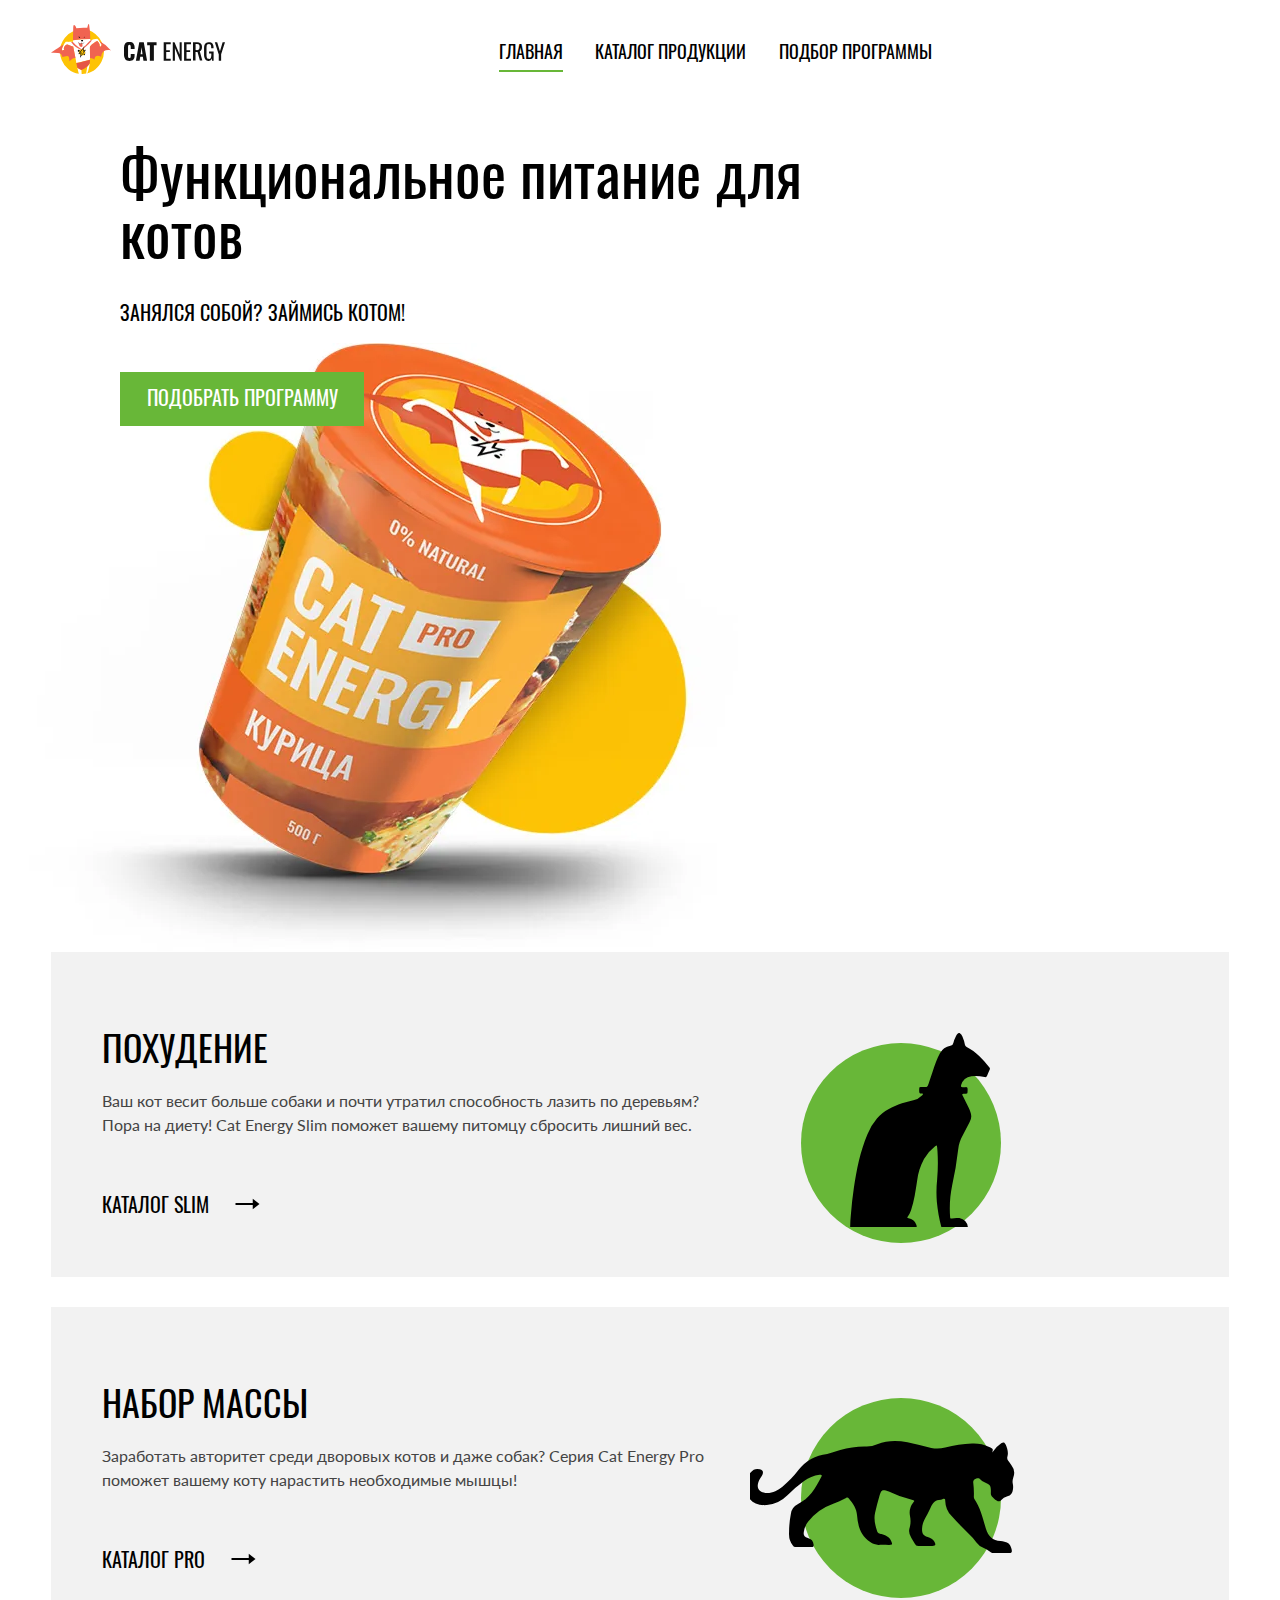
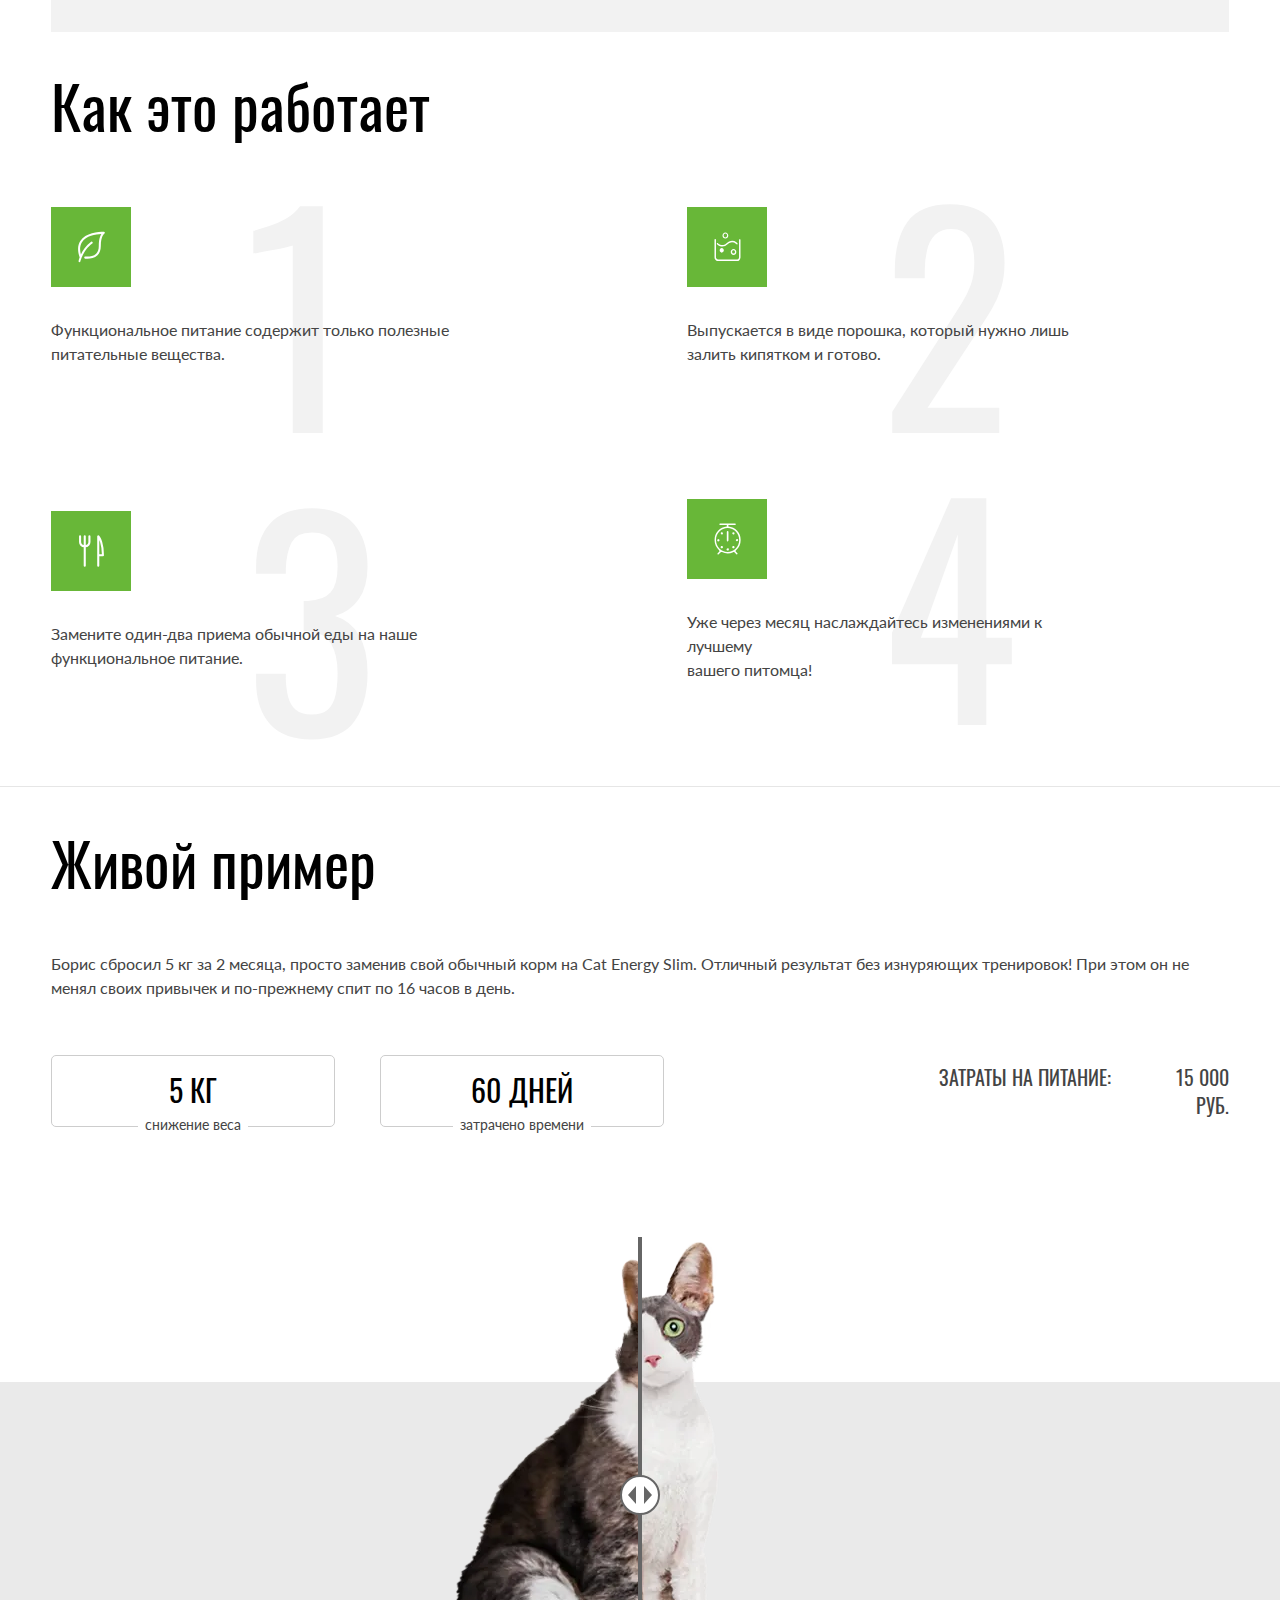
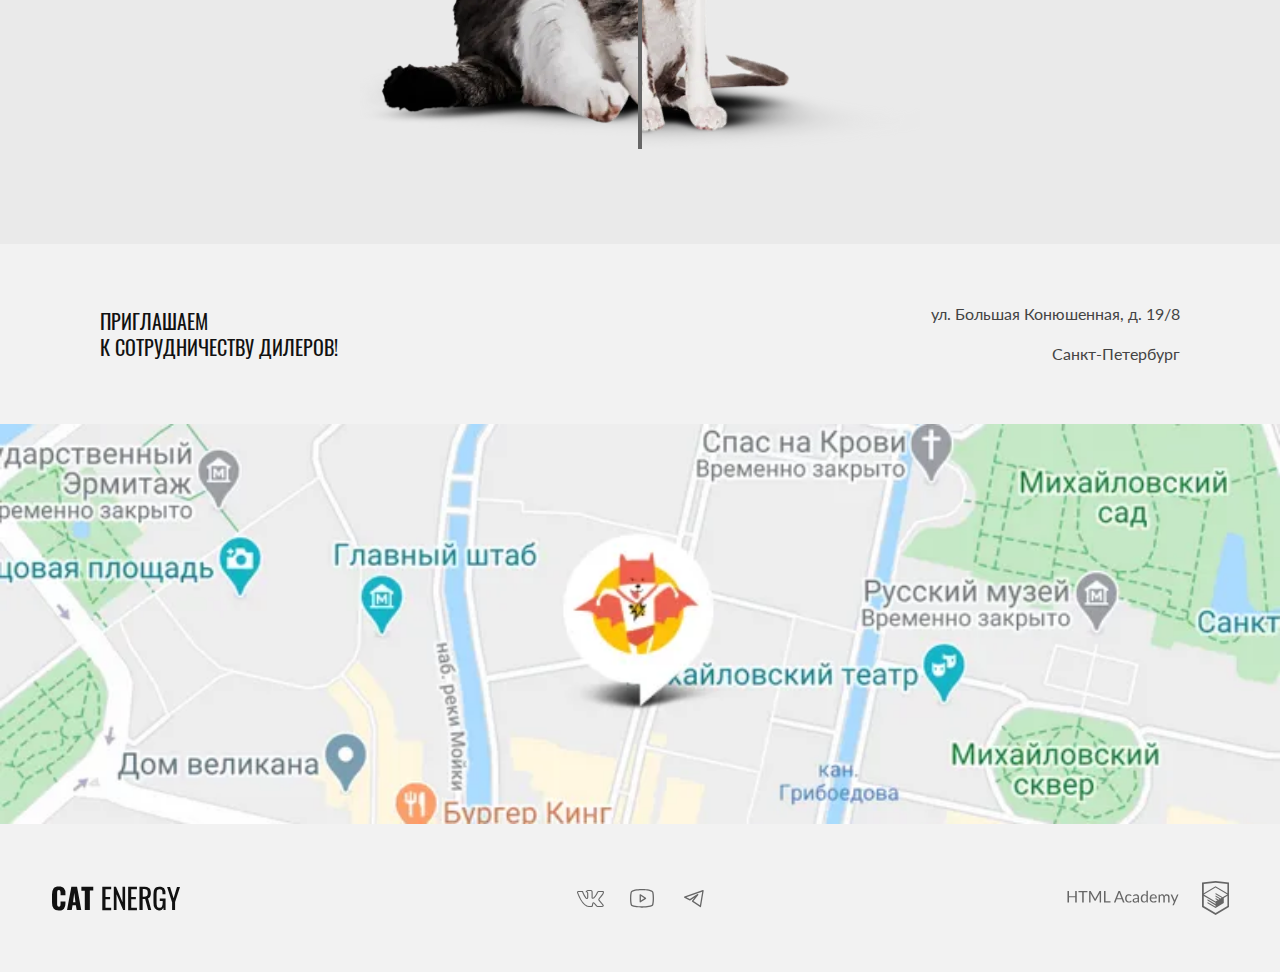
==== commit 2d9443df: "Deploying to gh-pages from @ KseniaTry/2470749-cat-energy-31@29608d3f916a8c1c88fd7acd3aac179953d7ded" ====
--- a/index.html
+++ b/index.html
@@ -1 +1 @@
-<!DOCTYPE html><html class="page" lang="ru"><head><meta charset="UTF-8"><title>Cat Energy</title><meta name="viewport" content="width=device-width,initial-scale=1"><link rel="stylesheet" href="styles/styles.css"><link rel="icon" href="favicon.ico"><link rel="icon" href="favicons/icon.svg" type="image/svg+xml"><link rel="apple-touch-icon" href="favicons/apple-touch-icon.png"><link rel="manifest" href="manifest.webmanifest"><script src="scripts/index.js" defer="defer"></script></head><body class="page__body"><header class="main-header"><div class="main-header__logo-container"><a class="main-header__logo-image-link logo-image-link" href="index.html"><picture><source media="(min-width: 1440px)" width="70" height="59" type="image/svg+xml" srcset="images/index/cat-energy-logo/cat-energy-logo-desktop.svg"><source media="(min-width: 768px)" width="60" height="50" type="image/svg+xml" srcset="images/index/cat-energy-logo/cat-enegry-logo-tablet.svg"><img class="logo-image-link__icon" src="images/index/cat-energy-logo/cat-energy-logo-mobile.svg" width="33" height="38" alt="Логотип Cat Energy"></picture></a><a class="main-header__logo-text-link logo-text-link" href="index.html"><span class="visually-hidden">Логотип Cat Energy (надпись)</span></a></div><nav class="main-header__nav main-header__nav--nojs main-nav"><button class="main-header__toggle" type="button"><span class="visually-hidden">Открыть меню</span></button><ul class="main-nav__list"><li class="main-nav__item"><a class="main-nav__item-link main-nav__item-link--designed main-nav__item-link--current" href="index.html">Главная</a></li><li class="main-nav__item"><a class="main-nav__item-link main-nav__item-link--designed" href="catalog.html">Каталог продукции</a></li><li class="main-nav__item"><a class="main-nav__item-link main-nav__item-link--designed" href="#">Подбор программы</a></li></ul></nav></header><main><section class="hero"><h1 class="hero__title">Функциональное питание для котов</h1><p class="hero__text">Занялся собой? Займись котом!</p><picture><source media="(min-width: 1440px)" width="552" height="499" type="image/webp" srcset="images/index/hero/hero-can-desktop@1x.webp, images/index/hero/hero-can-desktop@2x.png 2x"><source media="(min-width: 768px)" width="709" height="609" type="image/webp" srcset="images/index/hero/hero-can-tablet@1x.webp, images/index/hero/hero-can-tablet@2x.webp 2x"><source width="280" height="270" type="image/webp" srcset="images/index/hero/hero-can-mobile@1x.webp, images/index/hero/hero-can-mobile@2x.webp 2x"><source media="(min-width: 1440px)" width="552" height="499" type="image/png" srcset="images/index/hero/hero-can-desktop@1x.png, images/index/hero/hero-can-desktop@2x.png 2x"><source media="(min-width: 768px)" width="709" height="609" type="image/jpeg" srcset="images/index/hero/hero-can-tablet@1x.jpg, images/index/hero/hero-can-tablet@2x.jpg 2x"><img class="hero__image" src="images/index/hero/hero-can-mobile@1x.png" width="280" height="270" srcset="images/index/hero/hero-can-mobile@2x.png" alt="Фотография банки с кошачьим кормом Cat Energy"></picture><a class="hero__select button button--primary" href="program.html">Подобрать программу</a></section><section class="offer"><h2 class="visually-hidden">Варианты питания</h2><article class="offer__item"><h3 class="offer__title offer__title--slim">Похудение</h3><p class="offer__description">Ваш кот весит больше собаки и почти утратил способность лазить по деревьям? Пора на диету! Cat Energy Slim поможет вашему питомцу сбросить лишний вес.</p><a class="offer__link" href="catalog-slim.html">Каталог SLIM</a></article><article class="offer__item"><h3 class="offer__title offer__title--fit">Набор массы</h3><p class="offer__description">Заработать авторитет среди дворовых котов и даже собак? Серия Cat Energy Pro поможет вашему коту нарастить необходимые мышцы!</p><a class="offer__link" href="catalog-fit.html">Каталог PRO</a></article></section><section class="advantages"><h2 class="advantages__title">Как это работает</h2><ol class="advantages__list"><li class="advantages__item advantages__item--leaf"><p class="advantages__text">Функциональное питание содержит только полезные питательные вещества.</p></li><li class="advantages__item advantages__item--water"><p class="advantages__text">Выпускается в виде порошка, который нужно лишь залить кипятком и готово.</p></li><li class="advantages__item advantages__item--eat"><p class="advantages__text">Замените один-два приема обычной еды на наше функциональное питание.</p></li><li class="advantages__item advantages__item--clock"><p class="advantages__text">Уже через месяц наслаждайтесь изменениями к лучшему<br class="advantages__space">вашего питомца!</p></li></ol></section><section class="examples"><h2 class="examples__title">Живой пример</h2><div class="examples__description-container"><p class="examples__text">Борис сбросил 5 кг за 2 месяца, просто заменив свой обычный корм на Cat Energy Slim. Отличный результат без изнуряющих тренировок! При этом он не менял своих привычек и по-прежнему спит по 16 часов в день.</p><dl class="examples__stats"><div class="examples__stats-container"><dt class="examples__number"><span>5</span> кг</dt><dd class="examples__description">снижение веса</dd></div><div class="examples__stats-container"><dt class="examples__number"><span>60</span> дней</dt><dd class="examples__description">затрачено времени</dd></div></dl><p class="examples__summary">Затраты на питание: <span class="examples__summary-price">15 000</span> руб.</p></div><div class="examples__background-container"><div class="examples__image-container"><picture><source media="(min-width: 768px)" width="560" height="512" type="image/webp" srcset="images/index/cat-before/cat-before-tablet@1x.webp, images/index/cat-before/cat-before-tablet@2x.webp 2x"><source width="280" height="256" type="image/webp" srcset="images/index/cat-before/cat-before-tablet@1x.webp, images/index/cat-before/cat-before-tablet@2x.webp 2x"><source media="(min-width: 768px)" width="560" height="512" type="image/png" srcset="images/index/cat-before/cat-before-tablet@1x.png, images/index/cat-before/cat-before-tablet@2x.png 2x"><img class="examples__before-image" src="images/index/cat-before/cat-before-mobile@1x.png" width="280" height="256" srcset="images/index/cat-before/cat-before-mobile@2x.png" alt="Фотография толстого кота"></picture><picture><source media="(min-width: 768px)" width="560" height="512" type="image/webp" srcset="images/index/cat-after/cat-after-tablet@1x.webp, images/index/cat-after/cat-after-tablet@2x.webp 2x"><source width="280" height="256" type="image/webp" srcset="images/index/cat-after/cat-after-tablet@1x.webp, images/index/cat-after/cat-after-tablet@2x.webp 2x"><source media="(min-width: 768px)" width="560" height="512" type="image/png" srcset="images/index/cat-after/cat-after-tablet@1x.png, images/index/cat-after/cat-after-tablet@2x.png 2x"><img class="examples__after-image" src="images/index/cat-after/cat-after-mobile@1x.png" width="280" height="256" srcset="images/index/cat-after/cat-after-mobile@2x.png" alt="Фотография стройного кота"></picture><button class="examples__switch" type="button"><span class="visually-hidden">Ползунок слайдера</span></button></div></div></section><section class="location"><h2 class="visually-hidden">Где нас найти</h2><div class="location__container"><p class="location__text">Приглашаем<br>к сотрудничеству дилеров!</p><address class="location__address">ул. Большая Конюшенная, д. 19/8<p class="location__city">Санкт-Петербург</p></address></div><div class="location__map-container"><iframe class="location__map" src="https://www.google.com/maps/embed?pb=!1m18!1m12!1m3!1d1998.6037876728415!2d30.320472476866446!3d59.93871647491518!2m3!1f0!2f0!3f0!3m2!1i1024!2i768!4f13.1!3m3!1m2!1s0x4696310fca145cc1%3A0x42b32648d8238007!2z0JHQvtC70YzRiNCw0Y8g0JrQvtC90Y7RiNC10L3QvdCw0Y8g0YPQuy4sIDE5LzgsINCh0LDQvdC60YIt0J_QtdGC0LXRgNCx0YPRgNCzLCAxOTExODY!5e0!3m2!1sru!2sru!4v1716064716714!5m2!1sru!2sru" allowfullscreen="" loading="lazy" referrerpolicy="no-referrer-when-downgrade"></iframe></div></section></main><footer class="main-footer"><div class="main-footer__container"><a class="main-footer__logo-link logo-text-link" href="index.html"><span class="visually-hidden">Cat Energy</span></a><ul class="main-footer__social-list social-list"><li class="social-list__item"><a class="social-list__link social-list__link--vkontakte" href="https://vk.com/htmlacademy"><span class="visually-hidden">Мы во Vkontakte</span></a></li><li class="social-list__item"><a class="social-list__link social-list__link--youtube" href="https://www.youtube.com/user/htmlacademyru"><span class="visually-hidden">Мы в YouTube</span></a></li><li class="social-list__item"><a class="social-list__link social-list__link--telegram" href="https://t.me/htmlacademy"><span class="visually-hidden">Мы в Telegram</span></a></li></ul><div class="main-footer__developer developer-logo"><a class="developer-logo__link developer-logo__link--logo-title" href="https://htmlacademy.ru/intensive/adaptive"><span class="visually-hidden">Надпись HTML-academy</span></a> <a class="developer-logo__link developer-logo__link--logo-image" href="https://htmlacademy.ru/intensive/adaptive"><span class="visually-hidden">Логотип HTML-academy</span></a></div></div></footer></body></html>+<!DOCTYPE html><html class="page" lang="ru"><head><meta charset="UTF-8"><title>Cat Energy</title><meta name="viewport" content="width=device-width,initial-scale=1"><link rel="stylesheet" href="styles/styles.css"><link rel="icon" href="favicon.ico"><link rel="icon" href="favicons/icon.svg" type="image/svg+xml"><link rel="apple-touch-icon" href="favicons/apple-touch-icon.png"><link rel="manifest" href="manifest.webmanifest"><script src="scripts/index.js" defer="defer"></script></head><body class="page__body"><header class="main-header"><div class="main-header__logo-container"><a class="main-header__logo-image-link logo-image-link" href="index.html"><picture><source media="(min-width: 1440px)" width="70" height="59" type="image/svg+xml" srcset="images/index/cat-energy-logo/cat-energy-logo-desktop.svg"><source media="(min-width: 768px)" width="60" height="50" type="image/svg+xml" srcset="images/index/cat-energy-logo/cat-enegry-logo-tablet.svg"><img class="logo-image-link__icon" src="images/index/cat-energy-logo/cat-energy-logo-mobile.svg" width="33" height="38" alt="Логотип Cat Energy"></picture></a><a class="main-header__logo-text-link logo-text-link" href="index.html"><span class="visually-hidden">Логотип Cat Energy (надпись)</span></a></div><nav class="main-header__nav main-header__nav--nojs main-nav"><button class="main-header__toggle" type="button"><span class="visually-hidden">Открыть меню</span></button><ul class="main-nav__list"><li class="main-nav__item"><a class="main-nav__item-link main-nav__item-link--designed main-nav__item-link--current" href="index.html">Главная</a></li><li class="main-nav__item"><a class="main-nav__item-link main-nav__item-link--designed" href="catalog.html">Каталог продукции</a></li><li class="main-nav__item"><a class="main-nav__item-link main-nav__item-link--designed" href="#">Подбор программы</a></li></ul></nav></header><main><section class="hero"><h1 class="hero__title">Функциональное питание для котов</h1><p class="hero__text">Занялся собой? Займись котом!</p><picture><source media="(min-width: 1440px)" width="552" height="499" type="image/webp" srcset="images/index/hero/hero-can-desktop@1x.webp, images/index/hero/hero-can-desktop@2x.png 2x"><source media="(min-width: 768px)" width="709" height="609" type="image/webp" srcset="images/index/hero/hero-can-tablet@1x.webp, images/index/hero/hero-can-tablet@2x.webp 2x"><source width="280" height="270" type="image/webp" srcset="images/index/hero/hero-can-mobile@1x.webp, images/index/hero/hero-can-mobile@2x.webp 2x"><source media="(min-width: 1440px)" width="552" height="499" type="image/png" srcset="images/index/hero/hero-can-desktop@1x.png, images/index/hero/hero-can-desktop@2x.png 2x"><source media="(min-width: 768px)" width="709" height="609" type="image/jpeg" srcset="images/index/hero/hero-can-tablet@1x.jpg, images/index/hero/hero-can-tablet@2x.jpg 2x"><img class="hero__image" src="images/index/hero/hero-can-mobile@1x.png" width="280" height="270" srcset="images/index/hero/hero-can-mobile@2x.png" alt="Фотография банки с кошачьим кормом Cat Energy"></picture><a class="hero__select button button--primary" href="program.html">Подобрать программу</a></section><section class="offer"><h2 class="visually-hidden">Варианты питания</h2><article class="offer__item"><h3 class="offer__title offer__title--slim">Похудение</h3><p class="offer__description">Ваш кот весит больше собаки и почти утратил способность лазить по деревьям? Пора на диету! Cat Energy Slim поможет вашему питомцу сбросить лишний вес.</p><a class="offer__link" href="catalog-slim.html">Каталог SLIM</a></article><article class="offer__item"><h3 class="offer__title offer__title--fit">Набор массы</h3><p class="offer__description">Заработать авторитет среди дворовых котов и даже собак? Серия Cat Energy Pro поможет вашему коту нарастить необходимые мышцы!</p><a class="offer__link" href="catalog-fit.html">Каталог PRO</a></article></section><section class="advantages"><h2 class="advantages__title">Как это работает</h2><ol class="advantages__list"><li class="advantages__item advantages__item--leaf"><p class="advantages__text">Функциональное питание содержит только полезные питательные вещества.</p></li><li class="advantages__item advantages__item--water"><p class="advantages__text">Выпускается в виде порошка, который нужно лишь залить кипятком и готово.</p></li><li class="advantages__item advantages__item--eat"><p class="advantages__text">Замените один-два приема обычной еды на наше функциональное питание.</p></li><li class="advantages__item advantages__item--clock"><p class="advantages__text">Уже через месяц наслаждайтесь изменениями к лучшему<br class="advantages__space">вашего питомца!</p></li></ol></section><section class="examples"><h2 class="examples__title">Живой пример</h2><div class="examples__centring-container"><div class="examples__description-container"><p class="examples__text">Борис сбросил 5 кг за 2 месяца, просто заменив свой обычный корм на Cat Energy Slim. Отличный результат без изнуряющих тренировок! При этом он не менял своих привычек и по-прежнему спит по 16 часов в день.</p><dl class="examples__stats"><div class="examples__stats-container"><dt class="examples__number"><span>5</span> кг</dt><dd class="examples__description">снижение веса</dd></div><div class="examples__stats-container"><dt class="examples__number"><span>60</span> дней</dt><dd class="examples__description">затрачено времени</dd></div></dl><p class="examples__summary">Затраты на питание: <span class="examples__summary-price">15 000</span> руб.</p></div></div><div class="examples__background-container"><div class="examples__image-container"><picture><source media="(min-width: 768px)" width="560" height="512" type="image/webp" srcset="images/index/cat-before/cat-before-tablet@1x.webp, images/index/cat-before/cat-before-tablet@2x.webp 2x"><source width="280" height="256" type="image/webp" srcset="images/index/cat-before/cat-before-tablet@1x.webp, images/index/cat-before/cat-before-tablet@2x.webp 2x"><source media="(min-width: 768px)" width="560" height="512" type="image/png" srcset="images/index/cat-before/cat-before-tablet@1x.png, images/index/cat-before/cat-before-tablet@2x.png 2x"><img class="examples__before-image" src="images/index/cat-before/cat-before-mobile@1x.png" width="280" height="256" srcset="images/index/cat-before/cat-before-mobile@2x.png" alt="Фотография толстого кота"></picture><picture><source media="(min-width: 768px)" width="560" height="512" type="image/webp" srcset="images/index/cat-after/cat-after-tablet@1x.webp, images/index/cat-after/cat-after-tablet@2x.webp 2x"><source width="280" height="256" type="image/webp" srcset="images/index/cat-after/cat-after-tablet@1x.webp, images/index/cat-after/cat-after-tablet@2x.webp 2x"><source media="(min-width: 768px)" width="560" height="512" type="image/png" srcset="images/index/cat-after/cat-after-tablet@1x.png, images/index/cat-after/cat-after-tablet@2x.png 2x"><img class="examples__after-image" src="images/index/cat-after/cat-after-mobile@1x.png" width="280" height="256" srcset="images/index/cat-after/cat-after-mobile@2x.png" alt="Фотография стройного кота"></picture><button class="examples__switch" type="button"><span class="visually-hidden">Ползунок слайдера</span></button></div></div></section><section class="location"><h2 class="visually-hidden">Где нас найти</h2><div class="location__centring-container"><div class="location__container"><p class="location__text">Приглашаем<br>к сотрудничеству дилеров!</p><address class="location__address">ул. Большая Конюшенная, д. 19/8<p class="location__city">Санкт-Петербург</p></address></div></div><div class="location__map-container"><iframe class="location__map" src="https://www.google.com/maps/embed?pb=!1m18!1m12!1m3!1d1998.6037876728415!2d30.320472476866446!3d59.93871647491518!2m3!1f0!2f0!3f0!3m2!1i1024!2i768!4f13.1!3m3!1m2!1s0x4696310fca145cc1%3A0x42b32648d8238007!2z0JHQvtC70YzRiNCw0Y8g0JrQvtC90Y7RiNC10L3QvdCw0Y8g0YPQuy4sIDE5LzgsINCh0LDQvdC60YIt0J_QtdGC0LXRgNCx0YPRgNCzLCAxOTExODY!5e0!3m2!1sru!2sru!4v1716064716714!5m2!1sru!2sru" allowfullscreen="" loading="lazy" referrerpolicy="no-referrer-when-downgrade"></iframe></div></section></main><footer class="main-footer"><div class="main-footer__container"><a class="main-footer__logo-link logo-text-link" href="index.html"><span class="visually-hidden">Cat Energy</span></a><ul class="main-footer__social-list social-list"><li class="social-list__item"><a class="social-list__link social-list__link--vkontakte" href="https://vk.com/htmlacademy"><span class="visually-hidden">Мы во Vkontakte</span></a></li><li class="social-list__item"><a class="social-list__link social-list__link--youtube" href="https://www.youtube.com/user/htmlacademyru"><span class="visually-hidden">Мы в YouTube</span></a></li><li class="social-list__item"><a class="social-list__link social-list__link--telegram" href="https://t.me/htmlacademy"><span class="visually-hidden">Мы в Telegram</span></a></li></ul><div class="main-footer__developer developer-logo"><a class="developer-logo__link developer-logo__link--logo-title" href="https://htmlacademy.ru/intensive/adaptive"><span class="visually-hidden">Надпись HTML-academy</span></a> <a class="developer-logo__link developer-logo__link--logo-image" href="https://htmlacademy.ru/intensive/adaptive"><span class="visually-hidden">Логотип HTML-academy</span></a></div></div></footer></body></html>--- a/styles/styles.css
+++ b/styles/styles.css
@@ -1 +1 @@
-@font-face{font-family:Lato;font-weight:400;font-style:normal;src:url(../fonts/lato/Lato-Regular.woff2)format("woff2");font-display:swap}@font-face{font-family:Oswald;font-weight:400;font-style:normal;src:url(../fonts/oswald/oswaldregular.woff2)format("woff2");font-display:swap}*,:after,:before{box-sizing:border-box}body{color:#444;background-color:#fff;font-family:Lato,Arial,sans-serif;font-size:14px;line-height:18px}picture,source{display:contents}.visually-hidden{clip:rect(0 0 0 0);border:0;width:1px;height:1px;margin:-1px;padding:0;position:absolute;overflow:hidden}.button{text-transform:uppercase;text-align:center;border:none;padding:10px;font-family:Oswald,Arial,sans-serif;font-size:16px;line-height:20px;text-decoration:none;display:block}.button--primary{color:#fff;background-color:#68b738}.button--primary:hover,.button--primary:focus{background-color:#5eaa2f}.button--primary:active{color:#ffffff4d;background-color:#5eaa2f}.button--secondary{color:#444;background-color:#f2f2f2}.button--secondary:hover,.button--secondary:focus,.button--secondary:active{background-color:#ebebeb}.button--big{padding:15px;font-size:20px;line-height:26px}.page__body{min-height:100%;margin:0}.logo-image-link:hover .logo-image-link__icon,.logo-image-link:focus .logo-image-link__icon{opacity:.8}.logo-image-link:active .logo-image-link__icon{opacity:.6}.logo-text-link{cursor:pointer;background-color:#111;width:101px;height:21px;display:block;-webkit-mask-image:url(../icons/stack.svg#cat-energy-text-logo);mask-image:url(../icons/stack.svg#cat-energy-text-logo)}.logo-text-link:hover,.logo-text-link:focus{background-color:#3e3e3e}.logo-text-link:active{background-color:#6b6b6b}.main-header{margin:0 auto}@media (width>=768px){.main-header{flex-flow:wrap;justify-content:space-between;align-items:center;width:92%;margin:24px auto;display:flex}}@media (width>=1440px){.main-header{width:85%;margin-top:54px;margin-bottom:29px}}.main-header__logo-container{grid-template-columns:auto auto 1fr;place-items:center;width:87%;margin:13px auto 11px;display:grid}@media (width>=768px){.main-header__logo-container{flex-flow:wrap;justify-content:flex-start;align-items:center;width:25%;margin:0;display:flex}}.main-header__logo-image-link{grid-column:1/2;justify-self:start}@media (width>=768px){.main-header__logo-image-link{margin-right:13px}}.main-header__logo-text-link{grid-column:3/4}@media (width<=767px){.main-header__logo-text-link{margin-left:-35px}}@media (width>=1440px){.main-header__logo-text-link{width:120px;height:24px}}.main-header__logo-text-link:hover,.main-header__logo-text-link:focus{fill-opacity:.8}.main-header__logo-text-link:active{fill-opacity:.6}@media (width>=768px){.main-header__nav{width:62%}}@media (width>=1440px){.main-header__nav{width:39%}}.main-header__toggle{background-color:#000;border:none;width:24px;height:2px;position:absolute;top:30px;right:21px}.main-header__toggle:after,.main-header__toggle:before{content:"";z-index:2;background-color:#000;width:24px;height:2px;position:absolute;top:6px;right:0}.main-header__toggle:after{top:8px}.main-header__toggle:before{top:-8px}@media (width>=768px){.main-header__toggle{display:none}}.main-header__nav--opened .main-header__toggle{transform:rotate(-45deg)}.main-header__nav--opened .main-header__toggle:after{top:0;transform:rotate(90deg)}.main-header__nav--opened .main-header__toggle:before{display:none}@media (width<=767px){.main-header__nav--opened .main-nav__list{z-index:2;background-color:#fff;width:100%;display:block;position:absolute}.main-header__nav--opened .main-header{margin-bottom:0}.main-header__nav--nojs .main-nav__list{display:block;position:static}}.main-nav{text-transform:uppercase;color:#000;font-family:Oswald,Arial,sans-serif;font-size:18px;line-height:24px}@media (width>=1440px){.main-nav{font-size:20px;line-height:30px}}.main-nav__list{margin:0;padding:0;list-style-type:none}@media (width<=767px){.main-nav__list{display:none}}@media (width>=768px){.main-nav__list{flex-wrap:wrap;align-items:center;gap:32px;display:flex}}.main-nav__item{text-align:center;border-top:1px solid #e6e6e6;margin:0;padding:22px 30px}@media (width>=768px){.main-nav__item{border:none;padding:0}}@media (width>=1440px){.main-nav__item:first-child{margin-left:-2px}}@media (width>=768px){.main-nav__item:last-child{padding-left:1px}}.main-nav__item:after{background-color:#e6e6e6;width:100%;height:1px}.main-nav__item-link{color:#000;text-decoration:none}.main-nav__item-link:hover,.main-nav__item-link:focus{opacity:.6}.main-nav__item-link:active{opacity:.3}@media (width>=1440px){.main-nav__item-link--designed{color:#fff}}@media (width>=768px){.main-nav__item-link--current{position:relative}.main-nav__item-link--current:after{content:"";background-color:#68b738;width:100%;height:2px;display:block;position:absolute;bottom:-8px}}@media (width>=1440px){.main-nav__item-link--designed.main-nav__item-link--current:after{background-color:#fff}}.hero{color:#fff;margin:0 auto 20px;padding-top:27px;font-family:Oswald,Arial,sans-serif}@media (width<=767px){.hero{flex-direction:column;justify-content:center;align-items:center;display:flex;position:relative}}@media (width>=768px){.hero{color:#000;background-color:#fff;margin:0;padding:40px 30px 0 120px;position:relative}}@media (width>=768px) and (width>=1440px){.hero{padding:0}}@media (width>=1440px){.hero{background-color:#0000;flex-flow:column wrap;justify-content:center;align-items:start;width:30%;margin-bottom:215px;margin-left:190px;margin-right:23%;padding-top:78px;display:flex;position:static}}@media (width<=767px){.hero:before{content:"";z-index:-1;background-image:-webkit-image-set(url(../images/index/hero/hero-background-mobile@1x.webp) 1x type("image/webp"),url(../images/index/hero/hero-background-mobile@2x.webp) 2x type("image/webp"),url(../images/index/hero/hero-background-mobile@1x.jpg) 1x type("image/jpg"),url(../images/index/hero/hero-background-mobile@2x.jpg) 2x type("image/jpg")),-webkit-linear-gradient(90deg,#4f4e53 50%,#0000 50%),-webkit-linear-gradient(270deg,#3f3e44 50%,#0000 50%);background-image:image-set("../images/index/hero/hero-background-mobile@1x.webp" 1x type("image/webp"),"../images/index/hero/hero-background-mobile@2x.webp" 2x type("image/webp"),"../images/index/hero/hero-background-mobile@1x.jpg" 1x type("image/jpg"),"../images/index/hero/hero-background-mobile@2x.jpg" 2x type("image/jpg")),linear-gradient(90deg,#4f4e53 50%,#0000 50%),linear-gradient(270deg,#3f3e44 50%,#0000 50%);background-position:50%,0,100%;background-repeat:no-repeat;background-size:contain,100%,100%;width:100%;height:302px;display:block;position:absolute;top:0;right:0;box-shadow:inset 0 0 0 100vh #68b738cc}}@media (width>=1440px){.hero:before{content:"";z-index:-1;background-image:-webkit-image-set(url(../images/index/hero/hero-background-desktop@1x.webp) 1x type("image/webp"),url(../images/index/hero/hero-background-desktop@2x.webp) 2x type("image/webp"),url(../images/index/hero/hero-background-desktop@1x.jpg) 1x type("image/jpg"),url(../images/index/hero/hero-background-desktop@2x.jpg) 2x type("image/jpg")),-webkit-linear-gradient(90deg,#0000 20%,#3c3a3f 20%);background-image:image-set("../images/index/hero/hero-background-desktop@1x.webp" 1x type("image/webp"),"../images/index/hero/hero-background-desktop@2x.webp" 2x type("image/webp"),"../images/index/hero/hero-background-desktop@1x.jpg" 1x type("image/jpg"),"../images/index/hero/hero-background-desktop@2x.jpg" 2x type("image/jpg")),linear-gradient(90deg,#0000 20%,#3c3a3f 20%);background-position:0,100%;background-repeat:no-repeat;background-size:1041px 695px,100%;width:50%;height:694px;display:block;position:absolute;top:0;right:0;box-shadow:inset 0 0 0 100vh #68b738cc}}.hero__title{text-align:center;width:90%;margin:0 auto 25px;font-size:36px;font-weight:400;line-height:36px}@media (width>=768px){.hero__title{text-align:start;width:70%;margin:0 0 40px;font-size:60px;line-height:60px}}@media (width>=1440px){.hero__title{width:100%;margin-bottom:41px}}.hero__text{text-transform:uppercase;text-align:center;width:80%;margin:0 auto 30px;line-height:14px}@media (width>=768px){.hero__text{text-align:start;margin:0 0 21px;font-size:20px;line-height:20px}}@media (width>=1440px){.hero__text{margin-bottom:53px}}.hero__image{display:block}@media (width>=768px){.hero__image{margin:0 auto 0 -91px}}@media (width>=1440px){.hero__image{position:absolute;top:17%;left:44%;transform:translate(15px)translateY(-3px)}}.hero__select{width:280px;min-height:40px}@media (width>=768px){.hero__select{width:244px;min-height:54px;font-size:20px;line-height:30px;position:absolute;top:270px;left:120px}}@media (width>=1440px){.hero__select{position:static}}.offer{width:87%;margin:0 auto 20px}@media (width>=768px){.offer{width:92%;margin-bottom:43px}}@media (width>=1440px){.offer{flex-flow:wrap;justify-content:center;align-items:center;gap:7%;width:85%;margin-bottom:71px;padding-top:50px;display:flex}}.offer__item{background-color:#f2f2f2;margin-bottom:17px;padding:30px 20px 18px}@media (width>=768px){.offer__item{margin-bottom:30px;padding:77px 51px 53px}}@media (width>=1440px){.offer__item{width:46%;margin-bottom:0;padding:41px 49px 54px}}.offer__title{color:#000;text-transform:uppercase;margin:0;padding:0 0 30px 70px;font-family:Oswald,Arial,sans-serif;font-size:24px;font-weight:400;line-height:37px;position:relative}@media (width>=768px){.offer__title{padding:0 0 24px;font-size:36px;line-height:36px}}@media (width>=1440px){.offer__title{padding:36px 0 74px 162px}}.offer__title:before{content:"";background-color:#68b738;border-radius:50%;width:50px;height:50px;display:block;position:absolute;top:-3px;left:0}@media (width>=768px) and (width<=1439px){.offer__title:before{width:200px;height:200px;top:14px;left:65%}}@media (width>=1440px){.offer__title:before{width:100px;height:100px;top:7px}}.offer__title--slim:after{content:"";background-image:url(../icons/stack.svg#cat-slim);background-repeat:no-repeat;width:36px;height:50px;display:block;position:absolute;top:0;left:0;transform:translateY(-6px)translate(6px)}@media (width>=768px) and (width<=1439px){.offer__title--slim:after{width:140px;height:194px;top:10px;left:69%}}@media (width>=1440px){.offer__title--slim:after{width:70px;height:97px;transform:translate(14px)}}.offer__title--fit:after{content:"";background-image:url(../icons/stack.svg#cat-pro);background-repeat:no-repeat;width:67px;height:28px;display:block;position:absolute;top:0;left:0;transform:translateY(7px)translate(-8px)}@media (width>=768px) and (width<=1439px){.offer__title--fit:after{width:268px;height:112px;top:50px;left:61%}}@media (width>=1440px){.offer__title--fit:after{width:134px;height:56px;transform:translateY(27px)translate(-17px)}}.offer__description{margin:0;padding-bottom:43px;position:relative}@media (width>=768px){.offer__description{width:56%;padding-bottom:52px;font-size:16px;line-height:24px}}@media (width>=1440px){.offer__description{width:100%;padding-bottom:27px}}@media (width<=767px){.offer__description:after{content:"";background-color:#d9d9d9;width:100%;height:1px;display:block;position:absolute;bottom:19px}}.offer__link{color:#000;text-transform:uppercase;margin-bottom:5px;font-family:Oswald,Arial,sans-serif;font-size:16px;line-height:16px;text-decoration:none;display:block;position:relative}@media (width>=768px){.offer__link{font-size:20px;line-height:30px}}.offer__link:active{opacity:.3}.offer__link:after{content:"";background-color:#000;width:35px;height:12px;margin-left:15px;position:absolute;top:2px;-webkit-mask-image:url(../icons/stack.svg#arrow-icon);mask-image:url(../icons/stack.svg#arrow-icon)}@media (width>=768px){.offer__link:after{margin-left:25px;top:9px}}.advantages{width:87%;margin:0 auto 49px}@media (width>=768px){.advantages{width:92%;margin-bottom:5px}}@media (width>=1440px){.advantages{width:85%;margin-bottom:81px}}.advantages__title{color:#000;margin:0 0 38px;font-family:Oswald,Arial,sans-serif;font-size:36px;font-weight:400;line-height:40px}@media (width>=768px){.advantages__title{font-size:60px;line-height:60px}}.advantages__list{margin:0;padding:0;list-style-type:none}@media (width>=768px){.advantages__list{counter-reset:item;flex-flow:wrap;justify-content:flex-start;align-items:center;gap:19%;display:flex}}@media (width>=1440px){.advantages__list{justify-content:flex-start;gap:80px}}.advantages__item{margin-bottom:20px;position:relative}@media (width>=768px){.advantages__item{width:35%;margin-bottom:55px}}@media (width>=1440px){.advantages__item{width:20%;margin-bottom:0}}@media (width>=768px){.advantages__item:after{content:counter(item);counter-increment:item;z-index:-1;color:#f2f2f2;font-family:Oswald,Arial,sans-serif;font-size:280px;display:block;position:absolute;top:125px;left:47%}}.advantages__item:before{content:"";background-color:#68b738;background-position:50%;background-repeat:no-repeat;background-size:40%;width:60px;height:60px;display:block;position:absolute;top:0;left:0}@media (width>=768px){.advantages__item:before{background-size:34%;width:80px;height:80px;top:34px}}.advantages__item--leaf:before{background-image:url(../icons/stack.svg#leaf-icon)}.advantages__item--water:before{background-image:url(../icons/stack.svg#water-icon)}.advantages__item--eat:before{background-image:url(../icons/stack.svg#eat-icon)}.advantages__item--clock:before{background-image:url(../icons/stack.svg#clock-icon)}.advantages__text{margin:0;padding:2px 0 4px 80px}@media (width>=768px){.advantages__text{padding:145px 0 44px;font-size:16px;line-height:24px}}@media (width<=767px){.advantages__space{display:none}}.examples{background-color:#eaeaea;padding:25px 0 40px}@media (width>=768px){.examples{background-color:#fff;border-top:1px solid #e6e6e6;padding:45px 0 0;position:relative}}@media (width>=1440px){.examples{border-top:none;width:100%;padding:0}}.examples__description-container{width:87%;margin:0 auto}@media (width>=768px){.examples__description-container{flex-flow:wrap;justify-content:space-between;align-items:center;width:92%;margin-bottom:255px;display:flex}}@media (width>=1440px){.examples__description-container{background-color:#f2f2f2;grid-template-rows:1fr;grid-template-columns:1fr 30% 55% 1fr;width:100%;margin-bottom:0;padding:72px 0 70px;display:grid}}.examples__title{color:#000;width:87%;margin:0 auto 40px;font-family:Oswald,Arial,sans-serif;font-size:36px;font-weight:400;line-height:40px}@media (width>=768px){.examples__title{width:92%;margin-bottom:60px;font-size:60px;line-height:60px}}@media (width>=1440px){.examples__title{width:85%;margin-bottom:75px}}.examples__text{margin:0 0 20px}@media (width>=768px){.examples__text{width:100%;margin-bottom:55px;font-size:16px;line-height:24px}}@media (width>=1440px){.examples__text{grid-column:2/3;margin-bottom:69px}}.examples__stats-container{border:1px solid #cdcdcd;border-radius:5px;flex-direction:row;justify-content:center;align-items:center;width:44%;padding:14px 0 18px;display:flex;position:relative}@media (width>=768px){.examples__stats-container{width:52%;padding:15px 0 18px}}@media (width>=1440px){.examples__stats-container{width:38%}}.examples__stats{flex-direction:row;justify-content:space-between;align-items:center;margin:0 0 34px;display:flex}@media (width>=768px){.examples__stats{gap:45px;width:52%;margin-bottom:0}}@media (width>=1440px){.examples__stats{grid-column:2/3;justify-content:flex-start;gap:9%;width:100%;margin-bottom:57px}}.examples__number{color:#000;text-transform:uppercase;font-family:Oswald,Arial,sans-serif;font-size:24px;line-height:24px}@media (width>=768px){.examples__number{font-size:30px;line-height:37px}}.examples__description{text-align:center;background-color:#eaeaea;width:90px;margin:0;padding:0 5px;font-size:12px;line-height:12px;position:absolute;transform:translateY(100%)translateY(10px)}@media (width>=768px){.examples__description{background-color:#fff;width:auto;padding:0 7px;font-size:14px;line-height:14px;transform:translateY(100%)translateY(21px)}}@media (width>=1440px){.examples__description{background-color:#f2f2f2}}.examples__summary{text-align:center;text-transform:uppercase;width:100%;margin:0 0 20px;font-family:Oswald,Arial,sans-serif;line-height:20px}@media (width>=768px){.examples__summary{text-align:right;width:25%;margin:0;font-size:20px;line-height:28px}}@media (width>=1440px){.examples__summary{text-align:left;grid-column:2/3;width:100%;padding-left:3px}}@media (width>=768px){.examples__summary-price{margin-left:63px}.examples__background-container{background-color:#eaeaea;height:462px}}@media (width>=1440px){.examples__background-container{background-color:#0000;height:512px;position:absolute;top:40%;left:60%;transform:translate(-50%,-50%)}}.examples__image-container{grid-template-columns:repeat(2,140px);width:280px;margin:0 auto;display:grid;position:relative}@media (width>=768px){.examples__image-container{grid-template-columns:280px 0 280px;width:560px;position:absolute;top:67%;left:50%;transform:translate(-50%,-50%)}}@media (width>=1440px){.examples__image-container{top:53%;left:185px;transform:translate(-50%,-50%)}}.examples__before-image{object-fit:cover;object-position:left;grid-column:1/2;width:140px;height:256px}@media (width>=768px){.examples__before-image{width:280px;height:512px}}.examples__after-image{object-fit:cover;object-position:right;grid-column:2/3;width:140px;height:256px}@media (width>=768px){.examples__after-image{width:280px;height:512px}}.examples__switch{cursor:pointer;background-color:#fff;border:2px solid #666;border-radius:50%;width:40px;height:40px;display:block;position:absolute;top:50%;left:50%;transform:translate(-50%,-50%)}.examples__switch:after{content:"";background-color:#666;width:24px;height:18px;position:absolute;top:50%;left:50%;transform:translate(-50%,-50%);-webkit-mask-image:url(../icons/stack.svg#slider-arrows);mask-image:url(../icons/stack.svg#slider-arrows);-webkit-mask-repeat:no-repeat;mask-repeat:no-repeat}.examples__switch:before{content:"";background-image:linear-gradient(#666 110px,#0000 110px 147px,#666 147px);width:4px;height:256px;position:absolute;top:-110px;right:16px}@media (width>=768px){.examples__switch:before{background-image:linear-gradient(#666 240px,#0000 240px 276px,#666 276px);height:512px;top:-240px}}.examples__switch:hover{border-color:#68b738}.examples__switch:hover:after{background-color:#68b738}.examples__switch:hover:before{background-image:linear-gradient(#68b738 110px,#0000 110px 147px,#68b738 147px)}@media (width>=768px){.examples__switch:hover:before{background-image:linear-gradient(#68b738 240px,#0000 240px 276px,#68b738 276px)}}.examples__switch:active{border-color:#5eaa2f99}.examples__switch:active:after{background-color:#5eaa2f99}.examples__switch:active:before{background-image:linear-gradient(#5eaa2f99 110px,#0000 110px 147px,#5eaa2f99 147px)}@media (width>=768px){.examples__switch:active:before{background-image:linear-gradient(#5eaa2f99 240px,#0000 240px 276px,#5eaa2f99 276px)}}.location{background-color:#f2f2f2}.location__container{background-color:#f2f2f2;flex-flow:wrap;justify-content:space-between;align-items:center;gap:10px;width:87%;margin:0 auto;padding:25px 0;display:flex}@media (width>=768px){.location__container{justify-content:space-between;width:100%;padding:60px 70px}}@media (width>=1440px){.location__container{z-index:1;background-color:#fff;width:39%;padding:61px 79px;position:absolute;transform:translate(111px)translateY(93px)}}.location__text{color:#111;text-transform:uppercase;width:46%;margin:0;font-family:Oswald,Arial,sans-serif;font-size:16px;line-height:20px}@media (width>=768px){.location__text{width:25%;font-size:20px;line-height:26px}}@media (width>=1440px){.location__text{width:40%}}.location__address{width:140px;margin:0;font-style:normal;line-height:20px}@media (width>=768px){.location__address{text-align:right;width:30%;font-size:16px;line-height:20px}}@media (width>=1440px){.location__address{text-align:left;width:39%}}.location__city{margin:0}@media (width>=768px){.location__city{margin-top:20px}}.location__map-container{background-image:-webkit-image-set(url(../images/index/map/map-mobile@1x.webp) 1x type("image/webp"),url(../images/index/map/map-mobile@2x.webp) 2x type("image/webp"),url(../images/index/map/map-mobile@1x.png) 1x type("image/png"),url(../images/index/map/map-mobile@2x.png) 2x type("image/png"));background-image:image-set("../images/index/map/map-mobile@1x.webp" 1x type("image/webp"),"../images/index/map/map-mobile@2x.webp" 2x type("image/webp"),"../images/index/map/map-mobile@1x.png" 1x type("image/png"),"../images/index/map/map-mobile@2x.png" 2x type("image/png"));background-position:50%;background-repeat:no-repeat;background-size:cover;width:100%;height:362px;position:relative}@media (width>=768px){.location__map-container{background-image:-webkit-image-set(url(../images/index/map/map-tablet@1x.webp) 1x type("image/webp"),url(../images/index/map/map-tablet@2x.webp) 2x type("image/webp"),url(../images/index/map/map-tablet@1x.png) 1x type("image/png"),url(../images/index/map/map-tablet@2x.png) 2x type("image/png"));background-image:image-set("../images/index/map/map-tablet@1x.webp" 1x type("image/webp"),"../images/index/map/map-tablet@2x.webp" 2x type("image/webp"),"../images/index/map/map-tablet@1x.png" 1x type("image/png"),"../images/index/map/map-tablet@2x.png" 2x type("image/png"));height:400px}}@media (width>=1440px){.location__map-container{background-image:-webkit-image-set(url(../images/index/map/map-desktop@1x.webp) 1x type("image/webp"),url(../images/index/map/map-desktop@2x.webp) 2x type("image/webp"),url(../images/index/map/map-desktop@1x.png) 1x type("image/png"),url(../images/index/map/map-desktop@2x.png) 2x type("image/png"));background-image:image-set("../images/index/map/map-desktop@1x.webp" 1x type("image/webp"),"../images/index/map/map-desktop@2x.webp" 2x type("image/webp"),"../images/index/map/map-desktop@1x.png" 1x type("image/png"),"../images/index/map/map-desktop@2x.png" 2x type("image/png"))}}.location__map{border:none;width:100%;height:100%;display:block}.products{margin-bottom:25px}@media (width>=768px){.products{width:92%;margin:0 auto 74px}}@media (width>=1440px){.products{width:85%;margin-bottom:72px}}@media (width>=768px){.products__container{grid-template-columns:repeat(2,1fr);gap:142px 60px;display:grid}}@media (width>=1440px){.products__container{grid-template-columns:repeat(4,1fr);gap:124px 75px;display:grid}}@media (width<=767px){.products__product-card{padding:20px 20px 25px}}@media (width>=768px){.products__product-card{padding:159px 37px 40px}}@media (width>=1440px){.products__product-card{margin-top:auto;padding:151px 40px 40px}}.products__title{color:#000;margin:40px 0 40px 20px;font-family:Oswald,Arial,sans-serif;font-size:36px;font-weight:400;line-height:36px}@media (width>=768px){.products__title{margin:65px 0 165px;font-size:60px;line-height:60px}}@media (width>=1440px){.products__title{margin-top:70px}}.card{display:grid}@media (width<=767px){.card{border-top:1px solid #ebebeb;grid-template-columns:1fr 1fr}}@media (width>=768px){.card{background-color:#f2f2f2;grid-template-columns:1fr;width:100%;position:relative}}.card__image-link{text-decoration:none}@media (width<=767px){.card__image-link{grid-area:1/1/3/2;place-self:center;padding-bottom:15px}}@media (width>=768px){.card__image-link{flex-direction:row;justify-content:center;align-items:center;width:200px;height:210px;display:flex;position:absolute;top:33px;left:50%;transform:translate(-50%,-50%)}}.card__title-link{color:#222;text-decoration:none}@media (width<=767px){.card__title-link{grid-column:2/3;width:55%}}@media (width>=768px){.card__title-link{justify-self:center;margin-bottom:6px}}@media (width>=1440px){.card__title-link{margin-bottom:10px}}.card__title{text-transform:uppercase;margin:0 0 14px;font-family:Oswald,Arial,sans-serif;font-size:16px;font-weight:400;line-height:20px}@media (width>=768px){.card__title{flex-direction:column;justify-content:center;align-items:center;font-size:20px;line-height:24px;display:flex}}.card__features-list{margin:0;padding:0;list-style-type:none}@media (width<=767px){.card__features-list{grid-column:2/3;margin-bottom:21px}}@media (width>=768px){.card__features-list{margin:0 0 26px}}.card__item{flex-direction:row;justify-content:space-between;align-items:center;font-size:12px;line-height:16px;display:flex}@media (width>=768px){.card__item{border-bottom:1px solid #cdcdcd;margin-bottom:7px;padding-bottom:4px;font-size:16px;line-height:20px}}@media (width>=1440px){.card__item{padding-bottom:6px}}.card__item:last-child{padding-bottom:-2px}.card__order{min-width:169px;min-height:40px}@media (width<=767px){.card__order{grid-column:1/3}}.show-more-card{flex-direction:column;justify-content:flex-end;align-items:center;display:flex;position:relative}@media (width<=767px){.show-more-card{border-top:1px solid #ebebeb;border-bottom:1px solid #ebebeb;padding:77px 20px 25px}}@media (width>=768px){.show-more-card{border:1px solid #ebebeb;padding:160px 37px 40px}}@media (width>=1440px){.show-more-card{border:1px solid #ebebeb;padding-top:150px}}.show-more-card__title{color:#111;text-transform:uppercase;text-align:center;margin:0 0 8px;font-family:Oswald,Arial,sans-serif;font-size:16px;font-weight:400;line-height:20px}.show-more-card__title:after,.show-more-card__title:before{content:"";background-color:#d3d3d3;width:30px;height:2px;display:block;position:absolute;top:37px;left:50%;transform:translate(-15px)}.show-more-card__title:after{transform:rotate(90deg)translateY(15px)}@media (width>=768px){.show-more-card__title{width:70%;margin-bottom:23px;font-size:20px;line-height:24px}.show-more-card__title:after,.show-more-card__title:before{width:60px;top:79px;left:46%}}@media (width>=1440px){.show-more-card__title{width:80%;margin-top:18px;margin-bottom:26px}.show-more-card__title:after,.show-more-card__title:before{top:100px;left:45%}}.show-more-card__text{text-align:center;margin:0 0 21px;font-size:12px;line-height:16px}@media (width>=768px){.show-more-card__text{width:80%;margin-bottom:80px;font-size:16px;line-height:18px}}@media (width>=1440px){.show-more-card__text{width:auto;margin-bottom:90px}}.show-more-card__to-all{width:100%;min-width:169px;min-height:40px}.extra-products{width:87%;margin:0 auto 40px}@media (width>=768px){.extra-products{width:92%;margin-bottom:80px}}@media (width>=1440px){.extra-products{grid-template-columns:1fr 20%;column-gap:80px;width:85%;margin-bottom:93px;display:grid}}.extra-products:last-child(){border-bottom:1px solid #cdcdcd}.extra-products__title{color:#000;background-color:#fff;width:-moz-fit-content;width:fit-content;margin:0 0 35px;font-family:Oswald,Arial,sans-serif;font-size:24px;font-weight:400;line-height:24px;position:relative;box-shadow:-40px 0 #fff,40px 0 #fff}.extra-products__title:before{content:"";z-index:-1;background-color:#68b738;width:100vw;height:2px;position:absolute;top:40%;right:0;box-shadow:100vw 0 #68b738}@media (width>=768px){.extra-products__title{margin-bottom:80px;margin-left:40px;font-size:32px;line-height:32px}}@media (width>=1440px){.extra-products__title{grid-column:1/3;margin:0 0 80px;font-size:40px;line-height:40px}.extra-products__card{grid-column:1/2}.extra-products__promo{grid-area:2/2/6/3}}.extra-card{border-top:1px solid #cdcdcd;border-bottom:1px solid #cdcdcd;grid-template-columns:repeat(2,1fr);margin-top:-1px;padding:13px 0 17px;line-height:14px;display:grid}@media (width>=768px){.extra-card{grid-template-columns:1fr 1fr 90px;align-items:center;padding:26px 40px 27px}}@media (width>=1440px){.extra-card{grid-template-columns:291px 1fr 48px 242px;align-items:center;column-gap:34px;padding:9px 4px 14px}}.extra-card__name{color:#222;text-transform:uppercase;grid-column:1/3;margin:0 0 13px;font-family:Oswald,Arial,sans-serif;font-size:16px;line-height:16px}@media (width>=768px){.extra-card__name{grid-column:1/2;margin-bottom:25px;font-size:20px;line-height:20px}}@media (width>=1440px){.extra-card__name{grid-column:1/2;margin-bottom:0}}.extra-card__price{grid-column:2/3;justify-self:end}@media (width>=768px){.extra-card__price{grid-column:3/4;margin-bottom:25px;font-size:16px;line-height:20px}}@media (width>=1440px){.extra-card__price{grid-column:3/4;justify-self:start;margin-bottom:0;padding-top:8px}}.extra-card__value{grid-column:1/2;margin-bottom:15px}@media (width>=768px){.extra-card__value{grid-column:2/3;justify-self:end;margin-bottom:20px;font-size:16px;line-height:20px}}@media (width>=1440px){.extra-card__value{grid-column:2/3;justify-self:start;margin-bottom:0;padding-top:8px}}.extra-card__order{grid-column:1/3;min-height:40px}@media (width>=768px){.extra-card__order{grid-column:1/4}}@media (width>=1440px){.extra-card__order{grid-column:4/5}}.promo{background-image:-webkit-image-set(url(../images/index/promo/background-image@1x.webp) 1x type("image/webp"),url(../images/index/promo/background-image@2x.webp) 2x type("image/webp"),url(../images/index/promo/background-image@1x.png) 1x type("image/png"),url(../images/index/promo/background-image@2x.png) 2x type("image/png"));background-image:image-set("../images/index/promo/background-image@1x.webp" 1x type("image/webp"),"../images/index/promo/background-image@2x.webp" 2x type("image/webp"),"../images/index/promo/background-image@1x.png" 1x type("image/png"),"../images/index/promo/background-image@2x.png" 2x type("image/png"));background-position:50%;background-repeat:no-repeat;background-size:cover;height:290px;margin-top:38px;margin-bottom:40px;padding:186px 55px 40px;position:relative;box-shadow:inset 0 0 0 100vh #68b738cc}@media (width>=768px) and (width<=1439px){.promo{background-position:50% -320px;flex-direction:row;justify-content:flex-end;align-items:center;height:200px;margin-top:70px;margin-bottom:80px;padding:71px 115px 69px;display:flex}}@media (width>=1440px){.promo{margin:0;padding:185px 30px 43px}}.promo__text{color:#fff;text-align:center;margin:0;font-size:16px;line-height:20px}@media (width>=768px) and (width<=1439px){.promo__text{text-align:start;width:36%}}@media (width>=1440px){.promo__text{width:auto}}.promo__text:before{content:"";background-image:url(../icons/stack.svg#gift-icon);width:78px;height:80px;display:block;position:absolute;top:98px;left:50%;transform:translate(-50%,-50%)}@media (width>=768px) and (width<=1439px){.promo__text:before{width:80px;height:82px;left:118px}}.subscription{width:87%;margin:0 auto 40px;font-family:Oswald,Arial,sans-serif}@media (width>=768px){.subscription{width:92%;margin-bottom:80px}}@media (width>=1440px){.subscription{width:85%;margin-bottom:104px}}.subscription__title{color:#000;background-color:#fff;width:-moz-fit-content;width:fit-content;margin:0 0 32px;font-size:24px;font-weight:400;line-height:24px;position:relative;box-shadow:-40px 0 #fff,40px 0 #fff}.subscription__title:before{content:"";z-index:-1;background-color:#68b738;width:100vw;height:2px;position:absolute;top:40%;right:0;box-shadow:100vw 0 #68b738}@media (width>=768px){.subscription__title{margin-bottom:66px;margin-left:40px;font-size:32px;line-height:32px}}@media (width>=1440px){.subscription__title{margin-bottom:74px;margin-left:0;font-size:40px;line-height:40px}}.subscription__text{text-align:center;margin:0 auto 24px;font-size:16px;line-height:24px}@media (width>=768px){.subscription__text{width:90%;font-size:24px;line-height:32px}.subscription__email-form{flex-direction:row;justify-content:center;align-items:center;margin:0 auto;display:flex}}.subscription__input{color:#444;text-transform:uppercase;border:1px solid #cdcdcd;width:100%;margin-bottom:16px;padding:12px;font-family:Oswald,Arial,sans-serif;font-size:20px;line-height:30px}@media (width>=768px){.subscription__input{width:376px;height:56px;margin:0}}@media (width>=1440px){.subscription__input{width:496px}}.subscription__input:hover{border-color:#cdcdcd}.subscription__input:focus{border:2px solid #444}.subscription__input:active{border:2px solid #ff8282}.subscription__subscribe{width:100%}@media (width>=768px){.subscription__subscribe{width:256px;height:56px}}.social-list{flex-flow:wrap;justify-content:center;align-items:center;gap:24px;width:100%;margin:0;padding:0;list-style-type:none;display:flex}@media (width>=768px){.social-list{width:200px;padding-left:35px}}.social-list__link{cursor:pointer;background-color:#666;width:28px;height:22px;display:block}.social-list__link--vkontakte{-webkit-mask-image:url(../icons/stack.svg#vkontakte);mask-image:url(../icons/stack.svg#vkontakte)}.social-list__link--youtube{-webkit-mask-image:url(../icons/stack.svg#youtube);mask-image:url(../icons/stack.svg#youtube)}.social-list__link--telegram{-webkit-mask-image:url(../icons/stack.svg#telegram);mask-image:url(../icons/stack.svg#telegram)}.social-list__link:hover,.social-list__link:focus{background-color:#68b738}.social-list__link:active{background-color:#68b7384d}.main-footer{background-color:#f2f2f2}.main-footer__container{flex-direction:column;justify-content:space-between;align-items:center;gap:19px;width:87%;margin:0 auto;padding:40px 0;display:flex}@media (width>=768px){.main-footer__container{flex-direction:row;width:92%;padding:57px 0}}@media (width>=1440px){.main-footer__container{width:85%;padding:68px 0}}.main-footer__logo-link{width:130px;height:25px}@media (width<=767px){.main-footer__social-list{border-top:1px solid #d9d9d9;border-bottom:1px solid #d9d9d9;padding:20px 50px}}.main-footer__developer{flex-direction:row;justify-content:space-between;align-items:center;width:100%;display:flex}@media (width>=768px){.main-footer__developer{width:162px}}@media (width>=1440px){.main-footer__developer{width:164px}}.developer-logo__link{cursor:pointer;background-color:#666;display:block}.developer-logo__link--logo-title{width:113px;height:20px;margin-right:23px;-webkit-mask-image:url(../icons/stack.svg#html-academy-text-logo);mask-image:url(../icons/stack.svg#html-academy-text-logo)}.developer-logo__link--logo-title:active{background-color:#4444444d}.developer-logo__link--logo-image{width:27px;height:34px;-webkit-mask-image:url(../icons/stack.svg#html-academy-logo);mask-image:url(../icons/stack.svg#html-academy-logo)}.developer-logo__link--logo-image:hover,.developer-logo__link--logo-image:focus{background-color:#68b738}.developer-logo__link--logo-image:active{background-color:#68b7384d}+@font-face{font-family:Lato;font-weight:400;font-style:normal;src:url(../fonts/lato/Lato-Regular.woff2)format("woff2");font-display:swap}@font-face{font-family:Oswald;font-weight:400;font-style:normal;src:url(../fonts/oswald/oswaldregular.woff2)format("woff2");font-display:swap}*,:after,:before{box-sizing:border-box}body{color:#444;background-color:#fff;font-family:Lato,Arial,sans-serif;font-size:14px;line-height:18px}picture,source{display:contents}.visually-hidden{clip:rect(0 0 0 0);border:0;width:1px;height:1px;margin:-1px;padding:0;position:absolute;overflow:hidden}.button{text-transform:uppercase;text-align:center;border:none;padding:10px;font-family:Oswald,Arial,sans-serif;font-size:16px;line-height:20px;text-decoration:none;display:block}.button--primary{color:#fff;background-color:#68b738}.button--primary:hover,.button--primary:focus{background-color:#5eaa2f}.button--primary:active{color:#ffffff4d;background-color:#5eaa2f}.button--secondary{color:#444;background-color:#f2f2f2}.button--secondary:hover,.button--secondary:focus,.button--secondary:active{background-color:#ebebeb}.button--big{padding:15px;font-size:20px;line-height:26px}.page__body{min-height:100%;margin:0}.logo-image-link:hover .logo-image-link__icon,.logo-image-link:focus .logo-image-link__icon{opacity:.8}.logo-image-link:active .logo-image-link__icon{opacity:.6}.logo-text-link{cursor:pointer;background-color:#111;width:101px;height:21px;display:block;-webkit-mask-image:url(../icons/stack.svg#cat-energy-text-logo);mask-image:url(../icons/stack.svg#cat-energy-text-logo)}.logo-text-link:hover,.logo-text-link:focus{background-color:#3e3e3e}.logo-text-link:active{background-color:#6b6b6b}.main-header{margin:0 auto}@media (width>=768px){.main-header{flex-flow:wrap;justify-content:space-between;align-items:center;width:92%;margin:24px auto;display:flex}}@media (width>=1440px){.main-header{width:1220px;margin-top:54px;margin-bottom:29px}}.main-header__logo-container{grid-template-columns:auto auto 1fr;place-items:center;width:87%;margin:13px auto 11px;display:grid}@media (width>=768px){.main-header__logo-container{flex-flow:wrap;justify-content:flex-start;align-items:center;width:25%;margin:0;display:flex}}.main-header__logo-image-link{grid-column:1/2;justify-self:start}@media (width>=768px){.main-header__logo-image-link{margin-right:13px}}.main-header__logo-text-link{grid-column:3/4}@media (width<=767px){.main-header__logo-text-link{margin-left:-35px}}@media (width>=1440px){.main-header__logo-text-link{width:120px;height:24px}}.main-header__logo-text-link:hover,.main-header__logo-text-link:focus{fill-opacity:.8}.main-header__logo-text-link:active{fill-opacity:.6}@media (width>=768px){.main-header__nav{width:62%}}@media (width>=1440px){.main-header__nav{width:39%}}.main-header__toggle{background-color:#000;border:none;width:24px;height:2px;position:absolute;top:30px;right:21px}.main-header__toggle:after,.main-header__toggle:before{content:"";z-index:2;background-color:#000;width:24px;height:2px;position:absolute;top:6px;right:0}.main-header__toggle:after{top:8px}.main-header__toggle:before{top:-8px}@media (width>=768px){.main-header__toggle{display:none}}.main-header__nav--opened .main-header__toggle{transform:rotate(-45deg)}.main-header__nav--opened .main-header__toggle:after{top:0;transform:rotate(90deg)}.main-header__nav--opened .main-header__toggle:before{display:none}@media (width<=767px){.main-header__nav--opened .main-nav__list{z-index:2;background-color:#fff;width:100%;display:block;position:absolute}.main-header__nav--opened .main-header{margin-bottom:0}.main-header__nav--nojs .main-nav__list{display:block;position:static}}.main-nav{text-transform:uppercase;color:#000;font-family:Oswald,Arial,sans-serif;font-size:18px;line-height:24px}@media (width>=1440px){.main-nav{font-size:20px;line-height:30px}}.main-nav__list{margin:0;padding:0;list-style-type:none}@media (width<=767px){.main-nav__list{display:none}}@media (width>=768px){.main-nav__list{flex-wrap:wrap;align-items:center;gap:32px;display:flex}}.main-nav__item{text-align:center;border-top:1px solid #e6e6e6;margin:0;padding:22px 30px}@media (width>=768px){.main-nav__item{border:none;padding:0}}@media (width>=1440px){.main-nav__item:first-child{margin-left:-2px}}@media (width>=768px){.main-nav__item:last-child{padding-left:1px}}.main-nav__item:after{background-color:#e6e6e6;width:100%;height:1px}.main-nav__item-link{color:#000;text-decoration:none}.main-nav__item-link:hover,.main-nav__item-link:focus{opacity:.6}.main-nav__item-link:active{opacity:.3}@media (width>=1440px){.main-nav__item-link--designed{color:#fff}}@media (width>=768px){.main-nav__item-link--current{position:relative}.main-nav__item-link--current:after{content:"";background-color:#68b738;width:100%;height:2px;display:block;position:absolute;bottom:-8px}}@media (width>=1440px){.main-nav__item-link--designed.main-nav__item-link--current:after{background-color:#fff}}.hero{color:#fff;margin:0 auto 20px;padding-top:27px;font-family:Oswald,Arial,sans-serif}@media (width<=767px){.hero{flex-direction:column;justify-content:center;align-items:center;display:flex;position:relative}}@media (width>=768px){.hero{color:#000;background-color:#fff;margin:0;padding:40px 30px 0 120px;position:relative}}@media (width>=768px) and (width>=1440px){.hero{padding:0}}@media (width>=1440px){.hero{background-color:#0000;flex-flow:column wrap;justify-content:center;align-items:start;width:1220px;margin:106px auto 215px;display:flex;position:static}}@media (width<=767px){.hero:before{content:"";z-index:-1;background-image:-webkit-image-set(url(../images/index/hero/hero-background-mobile@1x.webp) 1x type("image/webp"),url(../images/index/hero/hero-background-mobile@2x.webp) 2x type("image/webp"),url(../images/index/hero/hero-background-mobile@1x.jpg) 1x type("image/jpg"),url(../images/index/hero/hero-background-mobile@2x.jpg) 2x type("image/jpg")),-webkit-linear-gradient(90deg,#4f4e53 50%,#0000 50%),-webkit-linear-gradient(270deg,#3f3e44 50%,#0000 50%);background-image:image-set("../images/index/hero/hero-background-mobile@1x.webp" 1x type("image/webp"),"../images/index/hero/hero-background-mobile@2x.webp" 2x type("image/webp"),"../images/index/hero/hero-background-mobile@1x.jpg" 1x type("image/jpg"),"../images/index/hero/hero-background-mobile@2x.jpg" 2x type("image/jpg")),linear-gradient(90deg,#4f4e53 50%,#0000 50%),linear-gradient(270deg,#3f3e44 50%,#0000 50%);background-position:50%,0,100%;background-repeat:no-repeat;background-size:contain,100%,100%;width:100%;height:302px;display:block;position:absolute;top:0;right:0;box-shadow:inset 0 0 0 100vh #68b738cc}}@media (width>=1440px){.hero:before{content:"";z-index:-1;background-image:-webkit-image-set(url(../images/index/hero/hero-background-desktop@1x.webp) 1x type("image/webp"),url(../images/index/hero/hero-background-desktop@2x.webp) 2x type("image/webp"),url(../images/index/hero/hero-background-desktop@1x.jpg) 1x type("image/jpg"),url(../images/index/hero/hero-background-desktop@2x.jpg) 2x type("image/jpg")),-webkit-linear-gradient(90deg,#0000 20%,#3c3a3f 20%);background-image:image-set("../images/index/hero/hero-background-desktop@1x.webp" 1x type("image/webp"),"../images/index/hero/hero-background-desktop@2x.webp" 2x type("image/webp"),"../images/index/hero/hero-background-desktop@1x.jpg" 1x type("image/jpg"),"../images/index/hero/hero-background-desktop@2x.jpg" 2x type("image/jpg")),linear-gradient(90deg,#0000 20%,#3c3a3f 20%);background-position:0,100%;background-repeat:no-repeat;background-size:1041px 695px,100%;width:50%;height:694px;display:block;position:absolute;top:0;right:0;box-shadow:inset 0 0 0 100vh #68b738cc}}.hero__title{text-align:center;width:90%;margin:0 auto 25px;font-size:36px;font-weight:400;line-height:36px}@media (width>=768px){.hero__title{text-align:start;width:70%;margin:0 0 40px;font-size:60px;line-height:60px}}@media (width>=1440px){.hero__title{width:40%;margin-bottom:41px;margin-left:79px}}.hero__text{text-transform:uppercase;text-align:center;width:80%;margin:0 auto 30px;line-height:14px}@media (width>=768px){.hero__text{text-align:start;margin:0 0 21px;font-size:20px;line-height:20px}}@media (width>=1440px){.hero__text{margin-bottom:53px;margin-left:79px}}.hero__image{display:block}@media (width>=768px){.hero__image{margin:0 auto 0 -91px}}@media (width>=1440px){.hero__image{position:absolute;transform:translate(539px)translateY(26px)}}.hero__select{width:280px;min-height:40px}@media (width>=768px){.hero__select{width:244px;min-height:54px;font-size:20px;line-height:30px;position:absolute;top:270px;left:120px}}@media (width>=1440px){.hero__select{margin-left:80px;position:static}}.offer{width:87%;margin:0 auto 20px}@media (width>=768px){.offer{width:92%;margin-bottom:43px}}@media (width>=1440px){.offer{flex-flow:wrap;justify-content:space-between;align-items:center;width:1220px;margin-bottom:71px;padding-top:50px;display:flex}}.offer__item{background-color:#f2f2f2;margin-bottom:17px;padding:30px 20px 18px}@media (width>=768px){.offer__item{margin-bottom:30px;padding:77px 51px 53px}}@media (width>=1440px){.offer__item{width:570px;margin-bottom:0;padding:41px 52px 54px}}.offer__title{color:#000;text-transform:uppercase;margin:0;padding:0 0 30px 70px;font-family:Oswald,Arial,sans-serif;font-size:24px;font-weight:400;line-height:37px;position:relative}@media (width>=768px){.offer__title{padding:0 0 24px;font-size:36px;line-height:36px}}@media (width>=1440px){.offer__title{padding:36px 0 74px 162px}}.offer__title:before{content:"";background-color:#68b738;border-radius:50%;width:50px;height:50px;display:block;position:absolute;top:-3px;left:0}@media (width>=768px) and (width<=1439px){.offer__title:before{width:200px;height:200px;top:14px;left:65%}}@media (width>=1440px){.offer__title:before{width:100px;height:100px;top:7px}}.offer__title--slim:after{content:"";background-image:url(../icons/stack.svg#cat-slim);background-repeat:no-repeat;width:36px;height:50px;display:block;position:absolute;top:0;left:0;transform:translateY(-6px)translate(6px)}@media (width>=768px) and (width<=1439px){.offer__title--slim:after{width:140px;height:194px;top:10px;left:69%}}@media (width>=1440px){.offer__title--slim:after{width:70px;height:97px;transform:translate(14px)}}.offer__title--fit:after{content:"";background-image:url(../icons/stack.svg#cat-pro);background-repeat:no-repeat;width:67px;height:28px;display:block;position:absolute;top:0;left:0;transform:translateY(7px)translate(-8px)}@media (width>=768px) and (width<=1439px){.offer__title--fit:after{width:268px;height:112px;top:50px;left:61%}}@media (width>=1440px){.offer__title--fit:after{width:134px;height:56px;transform:translateY(27px)translate(-17px)}}.offer__description{margin:0;padding-bottom:43px;position:relative}@media (width>=768px){.offer__description{width:56%;padding-bottom:52px;font-size:16px;line-height:24px}}@media (width>=1440px){.offer__description{width:100%;padding-bottom:27px}}@media (width<=767px){.offer__description:after{content:"";background-color:#d9d9d9;width:100%;height:1px;display:block;position:absolute;bottom:19px}}.offer__link{color:#000;text-transform:uppercase;margin-bottom:5px;font-family:Oswald,Arial,sans-serif;font-size:16px;line-height:16px;text-decoration:none;display:block;position:relative}@media (width>=768px){.offer__link{font-size:20px;line-height:30px}}.offer__link:active{opacity:.3}.offer__link:after{content:"";background-color:#000;width:35px;height:12px;margin-left:15px;position:absolute;top:2px;-webkit-mask-image:url(../icons/stack.svg#arrow-icon);mask-image:url(../icons/stack.svg#arrow-icon)}@media (width>=768px){.offer__link:after{margin-left:25px;top:9px}}.advantages{width:87%;margin:0 auto 49px}@media (width>=768px){.advantages{width:92%;margin-bottom:5px}}@media (width>=1440px){.advantages{width:1220px;margin-bottom:81px}}.advantages__title{color:#000;margin:0 0 38px;font-family:Oswald,Arial,sans-serif;font-size:36px;font-weight:400;line-height:40px}@media (width>=768px){.advantages__title{font-size:60px;line-height:60px}}.advantages__list{margin:0;padding:0;list-style-type:none}@media (width>=768px){.advantages__list{counter-reset:item;flex-flow:wrap;justify-content:flex-start;align-items:center;gap:19%;display:flex}}@media (width>=1440px){.advantages__list{justify-content:flex-start;gap:80px}}.advantages__item{margin-bottom:20px;position:relative}@media (width>=768px){.advantages__item{width:35%;margin-bottom:55px}}@media (width>=1440px){.advantages__item{width:20%;margin-bottom:0}}@media (width>=768px){.advantages__item:after{content:counter(item);counter-increment:item;z-index:-1;color:#f2f2f2;font-family:Oswald,Arial,sans-serif;font-size:280px;display:block;position:absolute;top:125px;left:47%}}.advantages__item:before{content:"";background-color:#68b738;background-position:50%;background-repeat:no-repeat;background-size:40%;width:60px;height:60px;display:block;position:absolute;top:0;left:0}@media (width>=768px){.advantages__item:before{background-size:34%;width:80px;height:80px;top:34px}}.advantages__item--leaf:before{background-image:url(../icons/stack.svg#leaf-icon)}.advantages__item--water:before{background-image:url(../icons/stack.svg#water-icon)}.advantages__item--eat:before{background-image:url(../icons/stack.svg#eat-icon)}.advantages__item--clock:before{background-image:url(../icons/stack.svg#clock-icon)}.advantages__text{margin:0;padding:2px 0 4px 80px}@media (width>=768px){.advantages__text{padding:145px 0 44px;font-size:16px;line-height:24px}}@media (width<=767px){.advantages__space{display:none}}.examples{background-color:#eaeaea;padding:25px 0 40px}@media (width>=768px){.examples{background-color:#fff;border-top:1px solid #e6e6e6;padding:45px 0 0;position:relative}}@media (width>=1440px){.examples{border-top:none;width:100%;padding:0}.examples__centring-container{background-color:#f2f2f2;width:100%}}.examples__description-container{width:87%;margin:0 auto}@media (width>=768px){.examples__description-container{flex-flow:wrap;justify-content:space-between;align-items:center;width:92%;margin-bottom:255px;display:flex}}@media (width>=1440px){.examples__description-container{flex-direction:column;align-items:flex-start;width:1220px;margin-bottom:0;padding:72px 0 70px}}.examples__title{color:#000;width:87%;margin:0 auto 40px;font-family:Oswald,Arial,sans-serif;font-size:36px;font-weight:400;line-height:40px}@media (width>=768px){.examples__title{width:92%;margin-bottom:60px;font-size:60px;line-height:60px}}@media (width>=1440px){.examples__title{width:1220px;margin-bottom:75px}}.examples__text{margin:0 0 20px}@media (width>=768px){.examples__text{width:100%;margin-bottom:55px;font-size:16px;line-height:24px}}@media (width>=1440px){.examples__text{grid-column:1/2;width:432px;margin-bottom:68px}}.examples__stats-container{border:1px solid #cdcdcd;border-radius:5px;flex-direction:row;justify-content:center;align-items:center;width:44%;padding:14px 0 18px;display:flex;position:relative}@media (width>=768px){.examples__stats-container{width:52%;padding:15px 0 18px}}@media (width>=1440px){.examples__stats-container{width:158px}}.examples__stats{flex-direction:row;justify-content:space-between;align-items:center;margin:0 0 34px;display:flex}@media (width>=768px){.examples__stats{gap:45px;width:52%;margin-bottom:0}}@media (width>=1440px){.examples__stats{justify-content:flex-start;gap:8%;width:50%;margin-bottom:56px}}.examples__number{color:#000;text-transform:uppercase;font-family:Oswald,Arial,sans-serif;font-size:24px;line-height:24px}@media (width>=768px){.examples__number{font-size:30px;line-height:37px}}.examples__description{text-align:center;background-color:#eaeaea;width:90px;margin:0;padding:0 5px;font-size:12px;line-height:12px;position:absolute;transform:translateY(100%)translateY(10px)}@media (width>=768px){.examples__description{background-color:#fff;width:auto;padding:0 7px;font-size:14px;line-height:14px;transform:translateY(100%)translateY(21px)}}@media (width>=1440px){.examples__description{background-color:#f2f2f2}}.examples__summary{text-align:center;text-transform:uppercase;width:100%;margin:0 0 20px;font-family:Oswald,Arial,sans-serif;line-height:20px}@media (width>=768px){.examples__summary{text-align:right;width:25%;margin:0;font-size:20px;line-height:28px}}@media (width>=1440px){.examples__summary{text-align:left;width:100%;padding-left:3px}}@media (width>=768px){.examples__summary-price{margin-left:60px}.examples__background-container{background-color:#eaeaea;height:462px}}@media (width>=1440px){.examples__background-container{background-color:#0000;height:512px;margin-left:54%;position:absolute;top:0;left:0;transform:translate(-8px)}}.examples__image-container{grid-template-columns:repeat(2,140px);width:280px;margin:0 auto;display:grid;position:relative}@media (width>=768px){.examples__image-container{grid-template-columns:280px 0 280px;width:560px;position:absolute;top:67%;left:50%;transform:translate(-50%,-50%)}}@media (width>=1440px){.examples__image-container{position:static;transform:translate(0)}}.examples__before-image{object-fit:cover;object-position:left;grid-column:1/2;width:140px;height:256px}@media (width>=768px){.examples__before-image{width:280px;height:512px}}.examples__after-image{object-fit:cover;object-position:right;grid-column:2/3;width:140px;height:256px}@media (width>=768px){.examples__after-image{width:280px;height:512px}}.examples__switch{cursor:pointer;background-color:#fff;border:2px solid #666;border-radius:50%;width:40px;height:40px;display:block;position:absolute;top:50%;left:50%;transform:translate(-50%,-50%)}.examples__switch:after{content:"";background-color:#666;width:24px;height:18px;position:absolute;top:50%;left:50%;transform:translate(-50%,-50%);-webkit-mask-image:url(../icons/stack.svg#slider-arrows);mask-image:url(../icons/stack.svg#slider-arrows);-webkit-mask-repeat:no-repeat;mask-repeat:no-repeat}.examples__switch:before{content:"";background-image:linear-gradient(#666 110px,#0000 110px 147px,#666 147px);width:4px;height:256px;position:absolute;top:-110px;right:16px}@media (width>=768px){.examples__switch:before{background-image:linear-gradient(#666 240px,#0000 240px 276px,#666 276px);height:512px;top:-240px}}.examples__switch:hover{border-color:#68b738}.examples__switch:hover:after{background-color:#68b738}.examples__switch:hover:before{background-image:linear-gradient(#68b738 110px,#0000 110px 147px,#68b738 147px)}@media (width>=768px){.examples__switch:hover:before{background-image:linear-gradient(#68b738 240px,#0000 240px 276px,#68b738 276px)}}.examples__switch:active{border-color:#5eaa2f99}.examples__switch:active:after{background-color:#5eaa2f99}.examples__switch:active:before{background-image:linear-gradient(#5eaa2f99 110px,#0000 110px 147px,#5eaa2f99 147px)}@media (width>=768px){.examples__switch:active:before{background-image:linear-gradient(#5eaa2f99 240px,#0000 240px 276px,#5eaa2f99 276px)}}.location{background-color:#f2f2f2}.location__centring-container{width:1220px;margin:0 auto;position:relative}.location__container{background-color:#f2f2f2;flex-flow:wrap;justify-content:space-between;align-items:center;gap:10px;width:87%;margin:0 auto;padding:25px 0;display:flex}@media (width>=768px){.location__container{justify-content:space-between;width:100%;padding:60px 70px}}@media (width>=1440px){.location__container{z-index:1;background-color:#fff;width:563px;padding:62px 79px;position:absolute;top:94px}}.location__text{color:#111;text-transform:uppercase;width:46%;margin:0;font-family:Oswald,Arial,sans-serif;font-size:16px;line-height:20px}@media (width>=768px){.location__text{width:25%;font-size:20px;line-height:26px}}@media (width>=1440px){.location__text{width:40%}}.location__address{width:140px;margin:0;font-style:normal;line-height:20px}@media (width>=768px){.location__address{text-align:right;width:30%;font-size:16px;line-height:20px}}@media (width>=1440px){.location__address{text-align:left;width:39%}}.location__city{margin:0}@media (width>=768px){.location__city{margin-top:20px}}.location__map-container{background-image:-webkit-image-set(url(../images/index/map/map-mobile@1x.webp) 1x type("image/webp"),url(../images/index/map/map-mobile@2x.webp) 2x type("image/webp"),url(../images/index/map/map-mobile@1x.png) 1x type("image/png"),url(../images/index/map/map-mobile@2x.png) 2x type("image/png"));background-image:image-set("../images/index/map/map-mobile@1x.webp" 1x type("image/webp"),"../images/index/map/map-mobile@2x.webp" 2x type("image/webp"),"../images/index/map/map-mobile@1x.png" 1x type("image/png"),"../images/index/map/map-mobile@2x.png" 2x type("image/png"));background-position:50%;background-repeat:no-repeat;background-size:cover;width:100%;height:362px;position:relative}@media (width>=768px){.location__map-container{background-image:-webkit-image-set(url(../images/index/map/map-tablet@1x.webp) 1x type("image/webp"),url(../images/index/map/map-tablet@2x.webp) 2x type("image/webp"),url(../images/index/map/map-tablet@1x.png) 1x type("image/png"),url(../images/index/map/map-tablet@2x.png) 2x type("image/png"));background-image:image-set("../images/index/map/map-tablet@1x.webp" 1x type("image/webp"),"../images/index/map/map-tablet@2x.webp" 2x type("image/webp"),"../images/index/map/map-tablet@1x.png" 1x type("image/png"),"../images/index/map/map-tablet@2x.png" 2x type("image/png"));height:400px}}@media (width>=1440px){.location__map-container{background-image:-webkit-image-set(url(../images/index/map/map-desktop@1x.webp) 1x type("image/webp"),url(../images/index/map/map-desktop@2x.webp) 2x type("image/webp"),url(../images/index/map/map-desktop@1x.png) 1x type("image/png"),url(../images/index/map/map-desktop@2x.png) 2x type("image/png"));background-image:image-set("../images/index/map/map-desktop@1x.webp" 1x type("image/webp"),"../images/index/map/map-desktop@2x.webp" 2x type("image/webp"),"../images/index/map/map-desktop@1x.png" 1x type("image/png"),"../images/index/map/map-desktop@2x.png" 2x type("image/png"))}}.location__map{border:none;width:100%;height:100%;display:block}.products{margin-bottom:25px}@media (width>=768px){.products{width:92%;margin:0 auto 74px}}@media (width>=1440px){.products{width:1220px;margin-bottom:72px}}@media (width>=768px){.products__container{grid-template-columns:repeat(2,1fr);gap:142px 60px;display:grid}}@media (width>=1440px){.products__container{grid-template-columns:repeat(4,1fr);gap:124px 75px;display:grid}}@media (width<=767px){.products__product-card{padding:20px 20px 25px}}@media (width>=768px){.products__product-card{padding:159px 37px 40px}}@media (width>=1440px){.products__product-card{margin-top:auto;padding:151px 40px 40px}}.products__title{color:#000;margin:40px 0 40px 20px;font-family:Oswald,Arial,sans-serif;font-size:36px;font-weight:400;line-height:36px}@media (width>=768px){.products__title{margin:65px 0 165px;font-size:60px;line-height:60px}}@media (width>=1440px){.products__title{margin-top:70px}}.card{display:grid}@media (width<=767px){.card{border-top:1px solid #ebebeb;grid-template-columns:1fr 1fr}}@media (width>=768px){.card{background-color:#f2f2f2;grid-template-columns:1fr;width:100%;position:relative}}.card__image-link{text-decoration:none}@media (width<=767px){.card__image-link{grid-area:1/1/3/2;place-self:center;padding-bottom:15px}}@media (width>=768px){.card__image-link{flex-direction:row;justify-content:center;align-items:center;width:200px;height:210px;display:flex;position:absolute;top:33px;left:50%;transform:translate(-50%,-50%)}}.card__title-link{color:#222;text-decoration:none}@media (width<=767px){.card__title-link{grid-column:2/3;width:55%}}@media (width>=768px){.card__title-link{justify-self:center;margin-bottom:6px}}@media (width>=1440px){.card__title-link{margin-bottom:10px}}.card__title{text-transform:uppercase;margin:0 0 14px;font-family:Oswald,Arial,sans-serif;font-size:16px;font-weight:400;line-height:20px}@media (width>=768px){.card__title{flex-direction:column;justify-content:center;align-items:center;font-size:20px;line-height:24px;display:flex}}.card__features-list{margin:0;padding:0;list-style-type:none}@media (width<=767px){.card__features-list{grid-column:2/3;margin-bottom:21px}}@media (width>=768px){.card__features-list{margin:0 0 26px}}.card__item{flex-direction:row;justify-content:space-between;align-items:center;font-size:12px;line-height:16px;display:flex}@media (width>=768px){.card__item{border-bottom:1px solid #cdcdcd;margin-bottom:7px;padding-bottom:4px;font-size:16px;line-height:20px}}@media (width>=1440px){.card__item{padding-bottom:6px}}.card__item:last-child{padding-bottom:-2px}.card__order{min-width:169px;min-height:40px}@media (width<=767px){.card__order{grid-column:1/3}}.show-more-card{flex-direction:column;justify-content:flex-end;align-items:center;display:flex;position:relative}@media (width<=767px){.show-more-card{border-top:1px solid #ebebeb;border-bottom:1px solid #ebebeb;padding:77px 20px 25px}}@media (width>=768px){.show-more-card{border:1px solid #ebebeb;padding:160px 37px 40px}}@media (width>=1440px){.show-more-card{border:1px solid #ebebeb;padding-top:150px}}.show-more-card__title{color:#111;text-transform:uppercase;text-align:center;margin:0 0 8px;font-family:Oswald,Arial,sans-serif;font-size:16px;font-weight:400;line-height:20px}.show-more-card__title:after,.show-more-card__title:before{content:"";background-color:#d3d3d3;width:30px;height:2px;display:block;position:absolute;top:37px;left:50%;transform:translate(-15px)}.show-more-card__title:after{transform:rotate(90deg)translateY(15px)}@media (width>=768px){.show-more-card__title{width:70%;margin-bottom:23px;font-size:20px;line-height:24px}.show-more-card__title:after,.show-more-card__title:before{width:60px;top:79px;left:46%}}@media (width>=1440px){.show-more-card__title{width:80%;margin-top:18px;margin-bottom:26px}.show-more-card__title:after,.show-more-card__title:before{top:100px;left:45%}}.show-more-card__text{text-align:center;margin:0 0 21px;font-size:12px;line-height:16px}@media (width>=768px){.show-more-card__text{width:80%;margin-bottom:80px;font-size:16px;line-height:18px}}@media (width>=1440px){.show-more-card__text{width:auto;margin-bottom:90px}}.show-more-card__to-all{width:100%;min-width:169px;min-height:40px}.extra-products{width:87%;margin:0 auto 40px}@media (width>=768px){.extra-products{width:92%;margin-bottom:80px}}@media (width>=1440px){.extra-products{grid-template-columns:1fr 20%;column-gap:80px;width:1220px;margin-bottom:93px;display:grid}}.extra-products:last-child(){border-bottom:1px solid #cdcdcd}.extra-products__title{color:#000;background-color:#fff;width:-moz-fit-content;width:fit-content;margin:0 0 35px;font-family:Oswald,Arial,sans-serif;font-size:24px;font-weight:400;line-height:24px;position:relative;box-shadow:-40px 0 #fff,40px 0 #fff}.extra-products__title:before{content:"";z-index:-1;background-color:#68b738;width:100vw;height:2px;position:absolute;top:40%;right:0;box-shadow:100vw 0 #68b738}@media (width>=768px){.extra-products__title{margin-bottom:80px;margin-left:40px;font-size:32px;line-height:32px}}@media (width>=1440px){.extra-products__title{grid-column:1/3;margin:0 0 80px;font-size:40px;line-height:40px}.extra-products__card{grid-column:1/2}.extra-products__promo{grid-area:2/2/6/3}}.extra-card{border-top:1px solid #cdcdcd;border-bottom:1px solid #cdcdcd;grid-template-columns:repeat(2,1fr);margin-top:-1px;padding:13px 0 17px;line-height:14px;display:grid}@media (width>=768px){.extra-card{grid-template-columns:1fr 1fr 90px;align-items:center;padding:26px 40px 27px}}@media (width>=1440px){.extra-card{grid-template-columns:291px 1fr 48px 242px;align-items:center;column-gap:34px;padding:9px 4px 14px}}.extra-card__name{color:#222;text-transform:uppercase;grid-column:1/3;margin:0 0 13px;font-family:Oswald,Arial,sans-serif;font-size:16px;line-height:16px}@media (width>=768px){.extra-card__name{grid-column:1/2;margin-bottom:25px;font-size:20px;line-height:20px}}@media (width>=1440px){.extra-card__name{grid-column:1/2;margin-bottom:0}}.extra-card__price{grid-column:2/3;justify-self:end}@media (width>=768px){.extra-card__price{grid-column:3/4;margin-bottom:25px;font-size:16px;line-height:20px}}@media (width>=1440px){.extra-card__price{grid-column:3/4;justify-self:start;margin-bottom:0;padding-top:8px}}.extra-card__value{grid-column:1/2;margin-bottom:15px}@media (width>=768px){.extra-card__value{grid-column:2/3;justify-self:end;margin-bottom:20px;font-size:16px;line-height:20px}}@media (width>=1440px){.extra-card__value{grid-column:2/3;justify-self:start;margin-bottom:0;padding-top:8px}}.extra-card__order{grid-column:1/3;min-height:40px}@media (width>=768px){.extra-card__order{grid-column:1/4}}@media (width>=1440px){.extra-card__order{grid-column:4/5}}.promo{background-image:-webkit-image-set(url(../images/index/promo/background-image@1x.webp) 1x type("image/webp"),url(../images/index/promo/background-image@2x.webp) 2x type("image/webp"),url(../images/index/promo/background-image@1x.png) 1x type("image/png"),url(../images/index/promo/background-image@2x.png) 2x type("image/png"));background-image:image-set("../images/index/promo/background-image@1x.webp" 1x type("image/webp"),"../images/index/promo/background-image@2x.webp" 2x type("image/webp"),"../images/index/promo/background-image@1x.png" 1x type("image/png"),"../images/index/promo/background-image@2x.png" 2x type("image/png"));background-position:50%;background-repeat:no-repeat;background-size:cover;height:290px;margin-top:38px;margin-bottom:40px;padding:186px 55px 40px;position:relative;box-shadow:inset 0 0 0 100vh #68b738cc}@media (width>=768px) and (width<=1439px){.promo{background-position:50% -320px;flex-direction:row;justify-content:flex-end;align-items:center;height:200px;margin-top:70px;margin-bottom:80px;padding:71px 115px 69px;display:flex}}@media (width>=1440px){.promo{margin:0;padding:185px 30px 43px}}.promo__text{color:#fff;text-align:center;margin:0;font-size:16px;line-height:20px}@media (width>=768px) and (width<=1439px){.promo__text{text-align:start;width:36%}}@media (width>=1440px){.promo__text{width:auto}}.promo__text:before{content:"";background-image:url(../icons/stack.svg#gift-icon);width:78px;height:80px;display:block;position:absolute;top:98px;left:50%;transform:translate(-50%,-50%)}@media (width>=768px) and (width<=1439px){.promo__text:before{width:80px;height:82px;left:118px}}.subscription{width:87%;margin:0 auto 40px;font-family:Oswald,Arial,sans-serif}@media (width>=768px){.subscription{width:92%;margin-bottom:80px}}@media (width>=1440px){.subscription{width:1220px;margin-bottom:104px}}.subscription__title{color:#000;background-color:#fff;width:-moz-fit-content;width:fit-content;margin:0 0 32px;font-size:24px;font-weight:400;line-height:24px;position:relative;box-shadow:-40px 0 #fff,40px 0 #fff}.subscription__title:before{content:"";z-index:-1;background-color:#68b738;width:100vw;height:2px;position:absolute;top:40%;right:0;box-shadow:100vw 0 #68b738}@media (width>=768px){.subscription__title{margin-bottom:66px;margin-left:40px;font-size:32px;line-height:32px}}@media (width>=1440px){.subscription__title{margin-bottom:74px;margin-left:0;font-size:40px;line-height:40px}}.subscription__text{text-align:center;margin:0 auto 24px;font-size:16px;line-height:24px}@media (width>=768px){.subscription__text{width:90%;font-size:24px;line-height:32px}.subscription__email-form{flex-direction:row;justify-content:center;align-items:center;margin:0 auto;display:flex}}.subscription__input{color:#444;text-transform:uppercase;border:1px solid #e7e7e7;width:100%;margin-bottom:16px;padding:12px;font-family:Oswald,Arial,sans-serif;font-size:20px;line-height:30px}@media (width>=768px){.subscription__input{width:376px;height:56px;margin:0}}@media (width>=1440px){.subscription__input{width:496px}}.subscription__input:hover{border-color:#cdcdcd}.subscription__input:focus{border:2px solid #444}.subscription__input:active{border:2px solid #ff8282}.subscription__subscribe{width:100%}@media (width>=768px){.subscription__subscribe{width:256px;height:56px}}.social-list{flex-flow:wrap;justify-content:center;align-items:center;gap:24px;width:100%;margin:0;padding:0;list-style-type:none;display:flex}@media (width>=768px){.social-list{width:200px;padding-left:35px}}.social-list__link{cursor:pointer;background-color:#666;width:28px;height:22px;display:block}.social-list__link--vkontakte{-webkit-mask-image:url(../icons/stack.svg#vkontakte);mask-image:url(../icons/stack.svg#vkontakte)}.social-list__link--youtube{-webkit-mask-image:url(../icons/stack.svg#youtube);mask-image:url(../icons/stack.svg#youtube)}.social-list__link--telegram{-webkit-mask-image:url(../icons/stack.svg#telegram);mask-image:url(../icons/stack.svg#telegram)}.social-list__link:hover,.social-list__link:focus{background-color:#68b738}.social-list__link:active{background-color:#68b7384d}.main-footer{background-color:#f2f2f2}.main-footer__container{flex-direction:column;justify-content:space-between;align-items:center;gap:19px;width:87%;margin:0 auto;padding:40px 0;display:flex}@media (width>=768px){.main-footer__container{flex-direction:row;width:92%;padding:57px 0}}@media (width>=1440px){.main-footer__container{width:1220px;padding:68px 0}}.main-footer__logo-link{width:130px;height:25px}@media (width<=767px){.main-footer__social-list{border-top:1px solid #d9d9d9;border-bottom:1px solid #d9d9d9;padding:20px 50px}}.main-footer__developer{flex-direction:row;justify-content:space-between;align-items:center;width:100%;display:flex}@media (width>=768px){.main-footer__developer{width:162px}}@media (width>=1440px){.main-footer__developer{width:164px}}.developer-logo__link{cursor:pointer;background-color:#666;display:block}.developer-logo__link--logo-title{width:113px;height:20px;margin-right:23px;-webkit-mask-image:url(../icons/stack.svg#html-academy-text-logo);mask-image:url(../icons/stack.svg#html-academy-text-logo)}.developer-logo__link--logo-title:active{background-color:#4444444d}.developer-logo__link--logo-image{width:27px;height:34px;-webkit-mask-image:url(../icons/stack.svg#html-academy-logo);mask-image:url(../icons/stack.svg#html-academy-logo)}.developer-logo__link--logo-image:hover,.developer-logo__link--logo-image:focus{background-color:#68b738}.developer-logo__link--logo-image:active{background-color:#68b7384d}